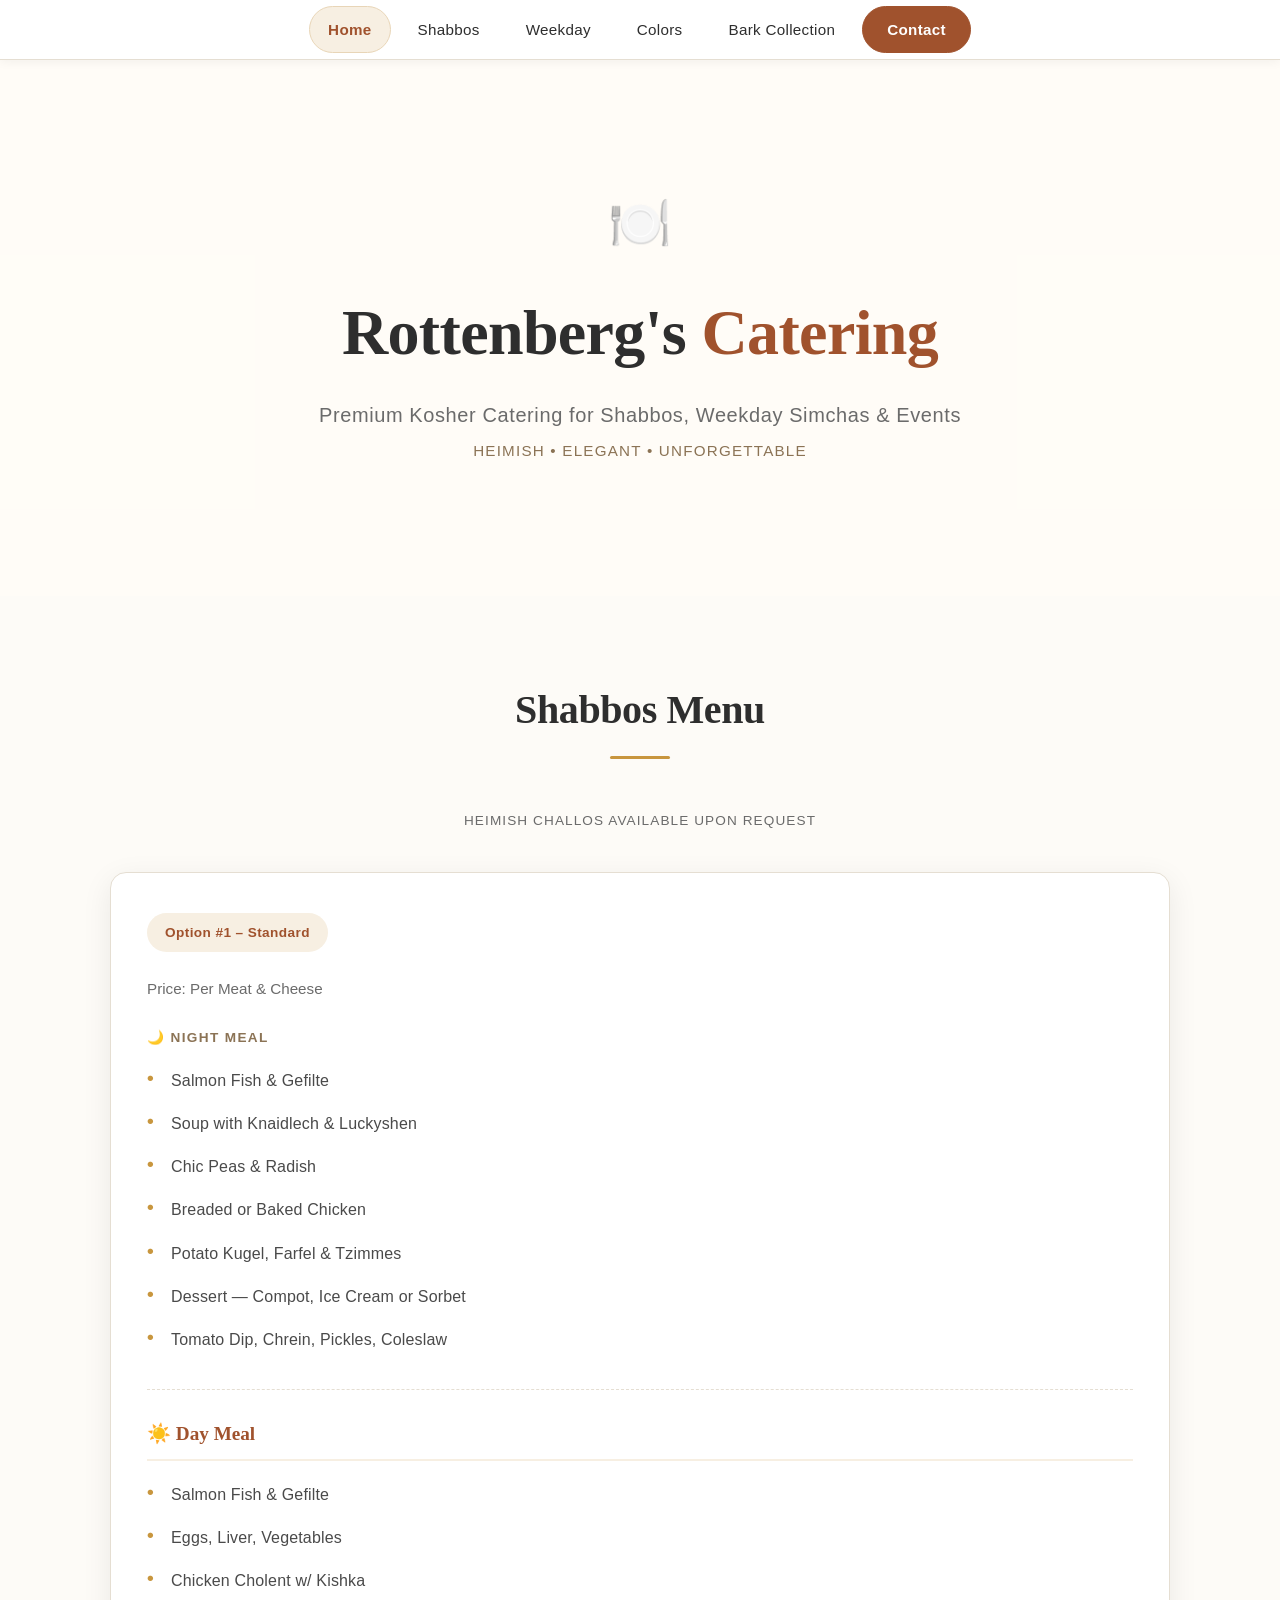
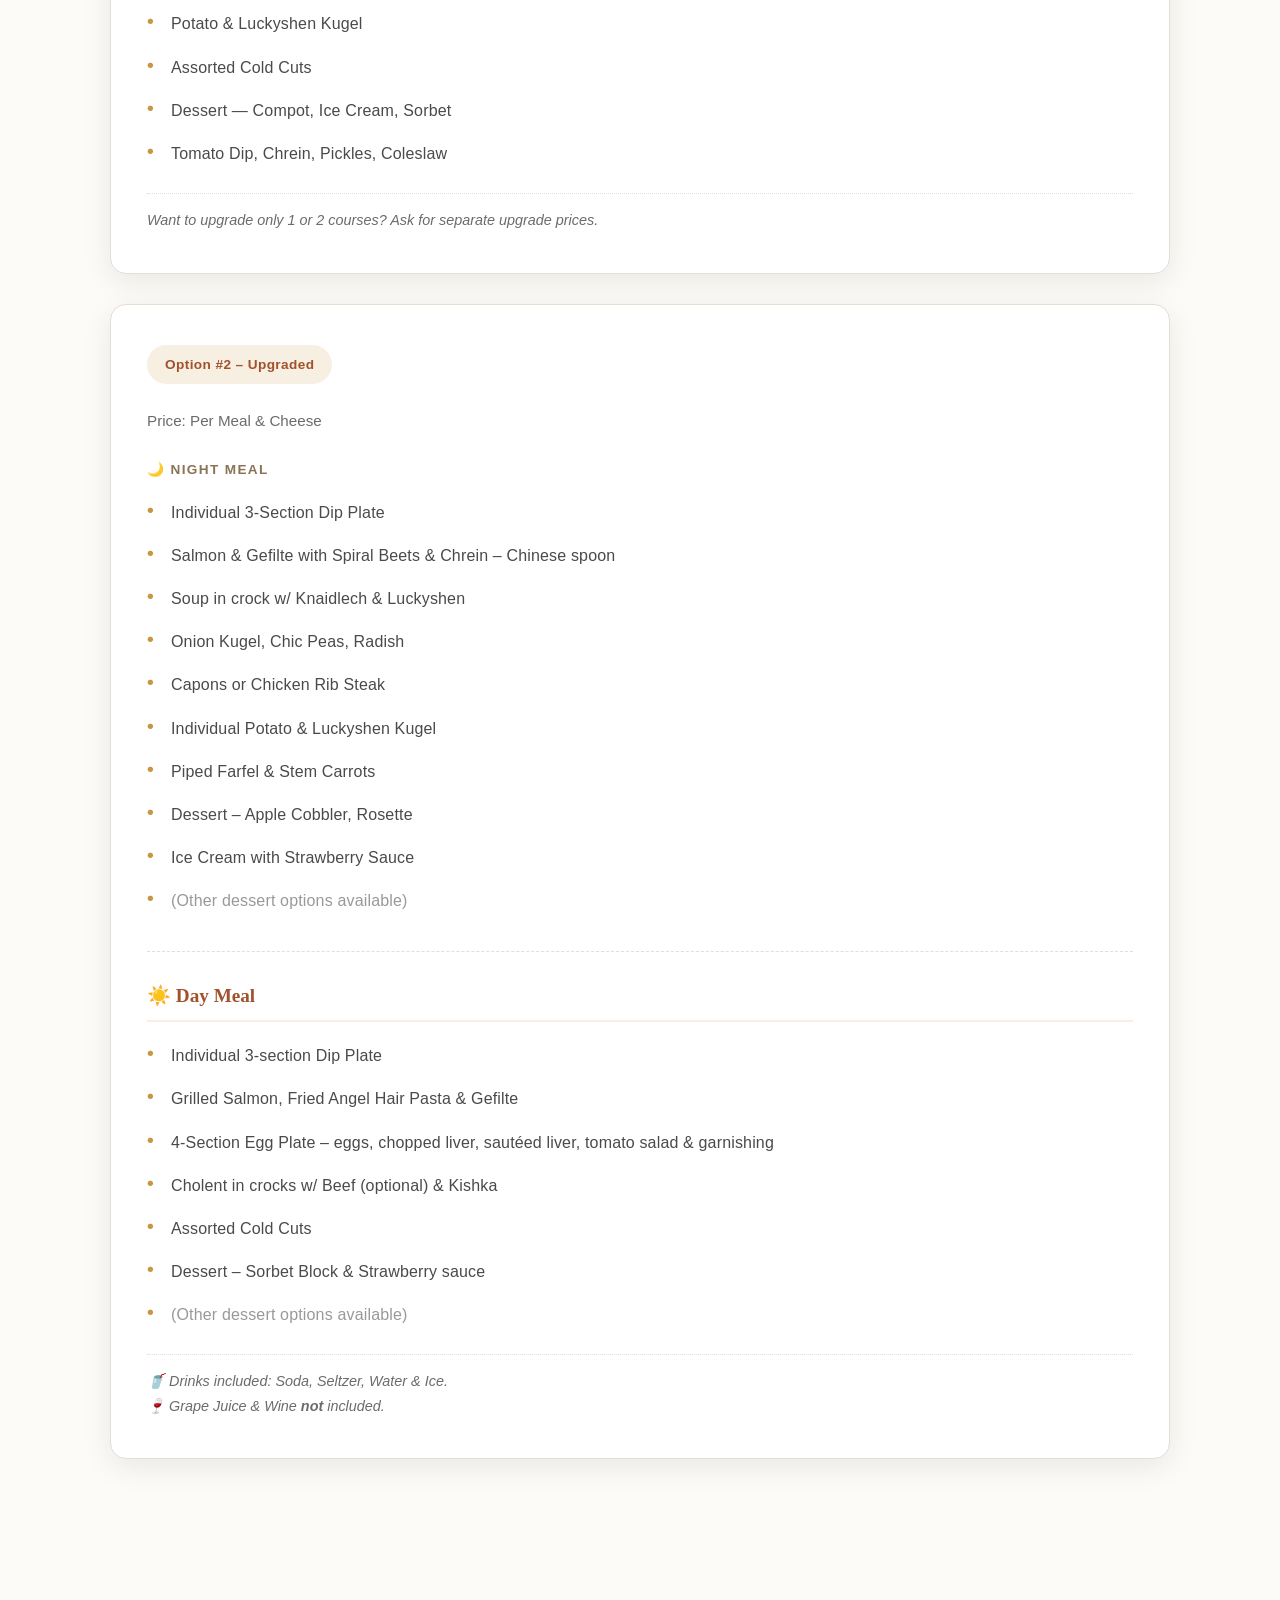
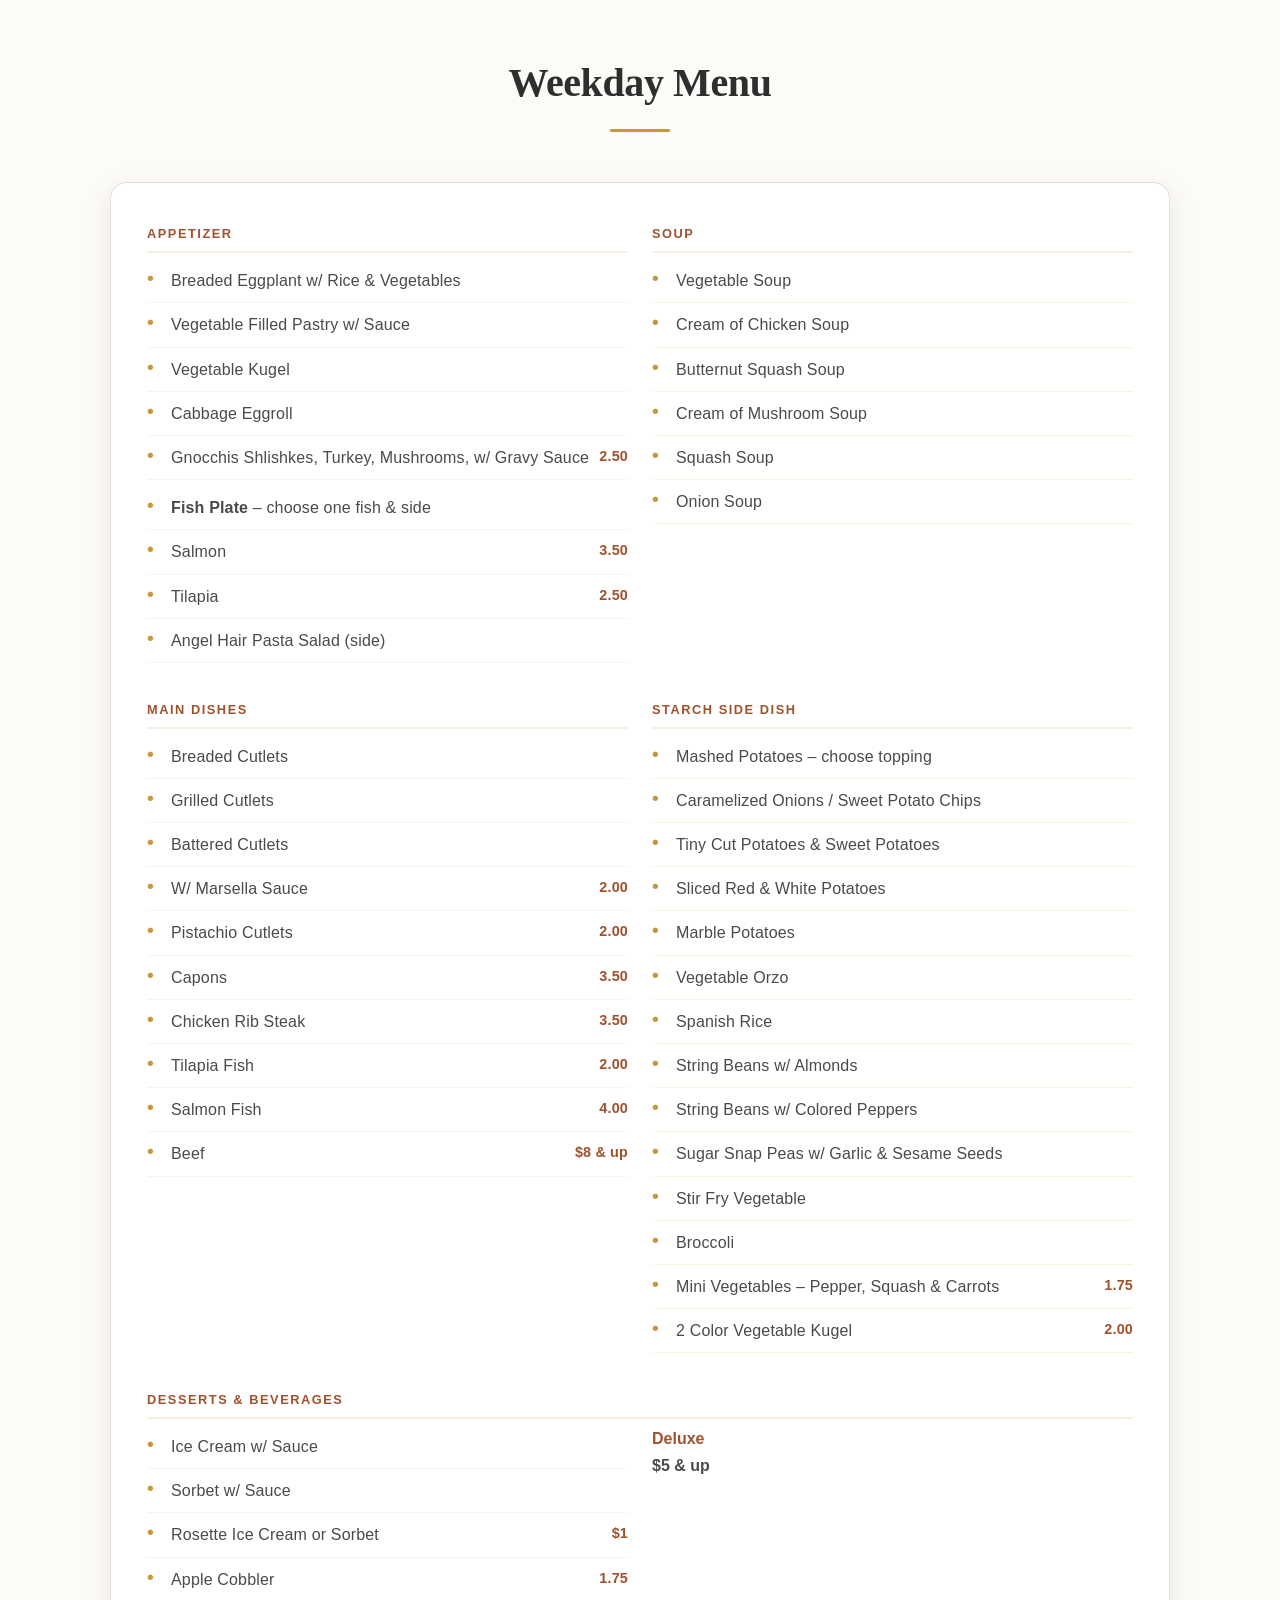
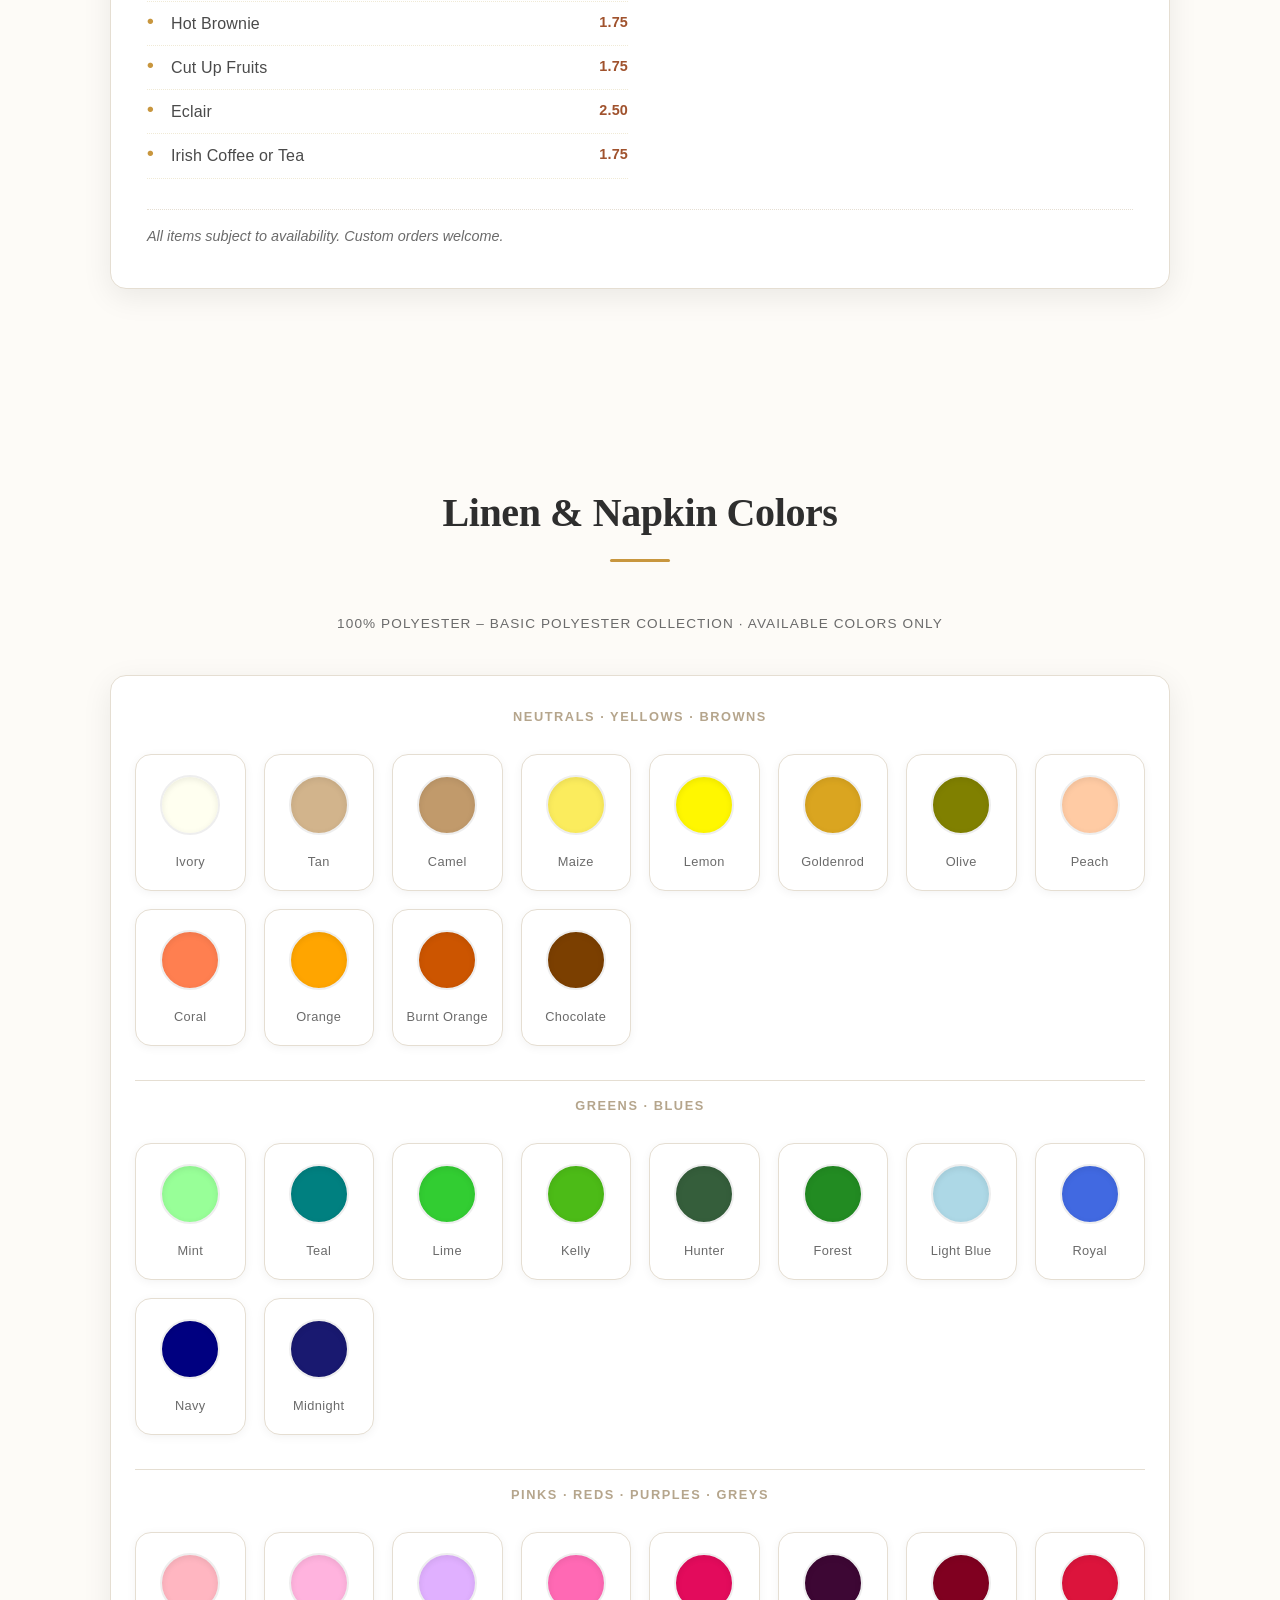
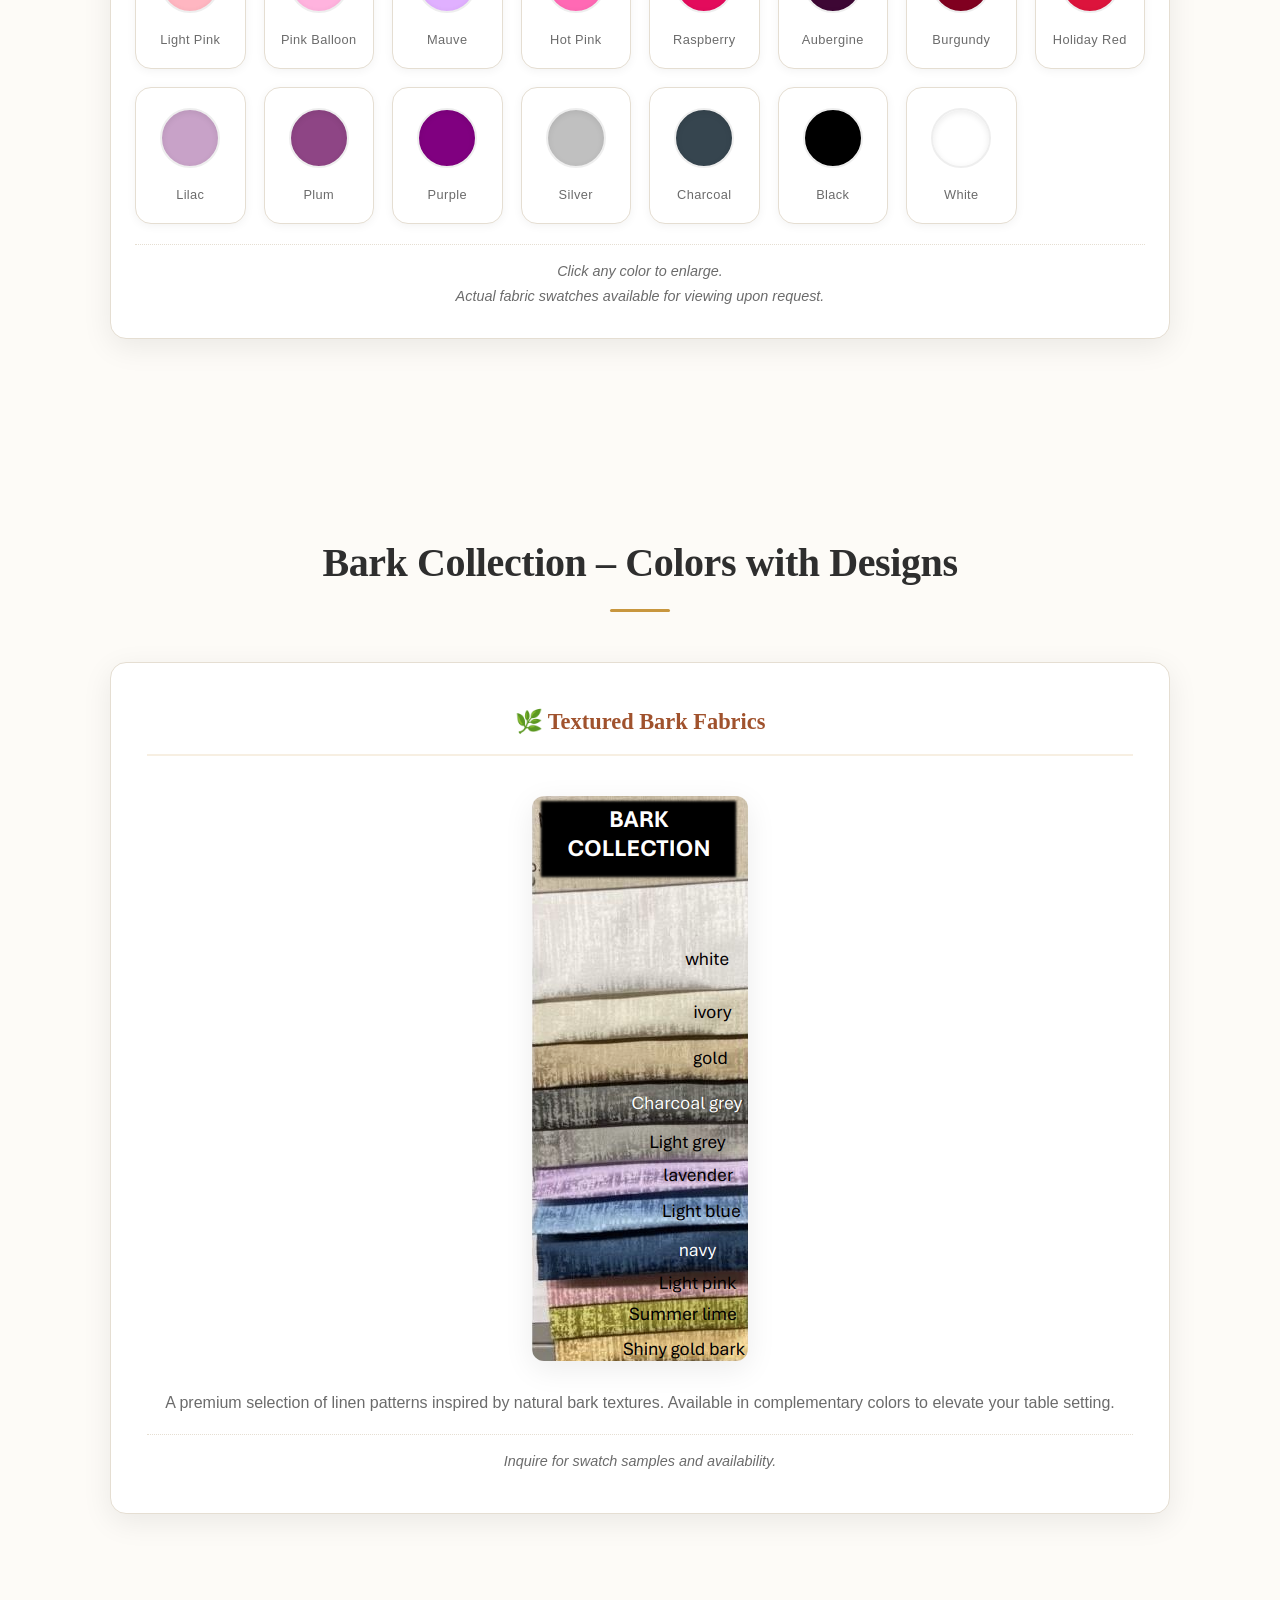
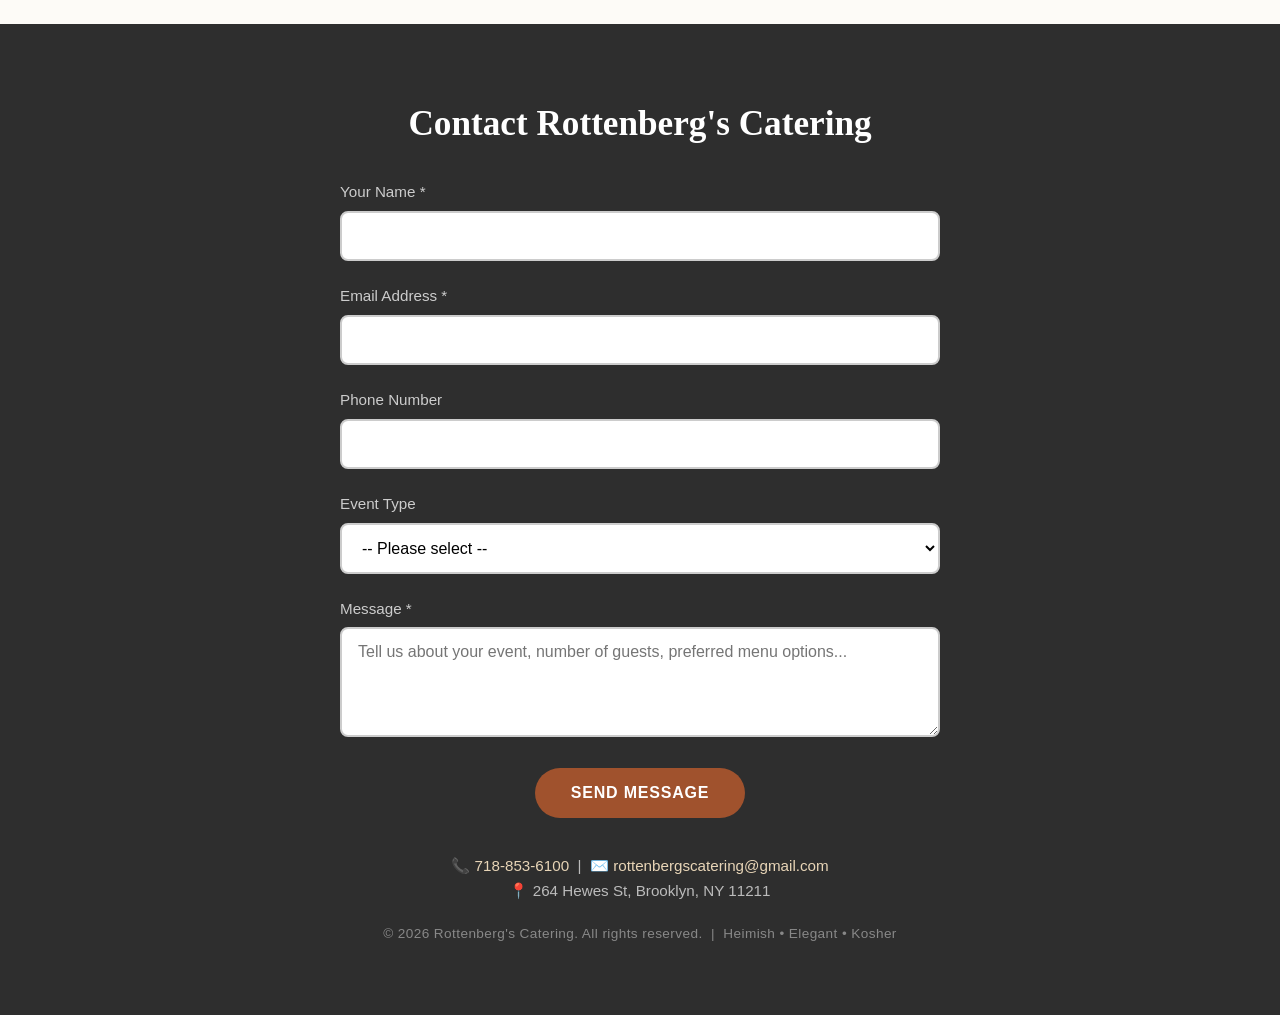
==== index.html @ e7f5cd70 "Update index.html deep seek do over" ====
<!DOCTYPE html>
<html lang="en">
<head>
    <meta charset="UTF-8">
    <meta name="viewport" content="width=device-width, initial-scale=1.0">
    <meta name="description" content="Rottenberg's Catering – Premium Kosher Catering for Shabbos, Weekday events & Simchas. Menus, linen colors, and more.">
    <title>Rottenberg's Catering | Kosher Catering</title>
    <link rel="icon" href="favicon.ico" type="image/x-icon">
    <style>
        :root {
            --bg: #FDFBF7;
            --white: #ffffff;
            --gold: #C8963E;
            --gold-light: #E8D5B7;
            --gold-pale: #F7EFE2;
            --charcoal: #2E2E2E;
            --text: #4A4A4A;
            --text-light: #6B6B6B;
            --border: #E5DED2;
            --accent: #A0522D;
            --shadow-sm: 0 2px 10px rgba(0,0,0,0.05);
            --shadow-md: 0 8px 30px rgba(0,0,0,0.08);
            --shadow-lg: 0 15px 45px rgba(0,0,0,0.12);
            --radius: 16px;
            --transition: 0.3s ease;
            --font-heading: 'Playfair Display', 'Georgia', serif;
            --font-body: 'Inter', 'Segoe UI', sans-serif;
        }

        * { margin: 0; padding: 0; box-sizing: border-box; }

        html { scroll-behavior: smooth; scroll-padding-top: 80px; }

        body {
            font-family: var(--font-body);
            background-color: var(--bg);
            color: var(--text);
            line-height: 1.7;
            -webkit-font-smoothing: antialiased;
        }

        /* ─── NAVIGATION ────────────────────── */
        .nav-bar {
            position: sticky;
            top: 0;
            z-index: 1000;
            background: rgba(255, 255, 255, 0.92);
            backdrop-filter: blur(12px);
            -webkit-backdrop-filter: blur(12px);
            border-bottom: 1px solid var(--border);
            padding: 0 20px;
            display: flex;
            align-items: center;
            justify-content: center;
            flex-wrap: wrap;
            gap: 8px;
            min-height: 60px;
            box-shadow: var(--shadow-sm);
        }
        .nav-bar a {
            display: inline-block;
            padding: 10px 18px;
            text-decoration: none;
            color: var(--charcoal);
            font-weight: 500;
            font-size: 0.95rem;
            border-radius: 30px;
            transition: var(--transition);
            white-space: nowrap;
            letter-spacing: 0.02em;
            border: 1px solid transparent;
        }
        .nav-bar a:hover,
        .nav-bar a:focus-visible {
            background: var(--gold-pale);
            color: var(--accent);
            border-color: var(--gold-light);
            outline: none;
        }
        .nav-bar a.nav-cta {
            background: var(--accent);
            color: #fff;
            font-weight: 600;
            border-color: var(--accent);
            padding: 10px 24px;
        }
        .nav-bar a.nav-cta:hover {
            background: #8B3E1F;
            border-color: #8B3E1F;
            color: #fff;
        }

        /* ─── HERO ──────────────────────────── */
        .hero {
            text-align: center;
            padding: 120px 20px 100px;
            background: url('https://images.unsplash.com/photo-1517248135467-4c7edcad34c4?ixlib=rb-4.0.3&auto=format&fit=crop&w=1350&q=80') center/cover no-repeat;
            position: relative;
            overflow: hidden;
        }
        .hero::before {
            content: '';
            position: absolute;
            inset: 0;
            background: rgba(255, 253, 247, 0.85);
        }
        .hero-content {
            position: relative;
            z-index: 1;
            max-width: 720px;
            margin: 0 auto;
        }
        .hero-icon {
            font-size: 3.2rem;
            margin-bottom: 12px;
            display: block;
        }
        .hero h1 {
            font-family: var(--font-heading);
            font-size: clamp(2.8rem, 6vw, 4rem);
            color: var(--charcoal);
            letter-spacing: -0.01em;
            margin-bottom: 10px;
            font-weight: 700;
        }
        .hero h1 span {
            color: var(--accent);
            font-weight: 700;
        }
        .hero .tagline {
            font-size: 1.25rem;
            color: var(--text-light);
            margin-bottom: 6px;
            letter-spacing: 0.03em;
        }
        .hero .sub-tagline {
            font-size: 0.95rem;
            color: #8B7355;
            letter-spacing: 0.08em;
            text-transform: uppercase;
            margin-bottom: 2rem;
        }

        /* ─── SECTION STYLES ────────────────── */
        .section {
            padding: 80px 20px;
            max-width: 1100px;
            margin: 0 auto;
        }
        .section-title {
            text-align: center;
            margin-bottom: 50px;
        }
        .section-title h2 {
            font-family: var(--font-heading);
            font-size: 2.5rem;
            color: var(--charcoal);
            letter-spacing: -0.01em;
            margin-bottom: 10px;
            font-weight: 700;
        }
        .section-title .accent-line {
            display: block;
            width: 60px;
            height: 3px;
            background: var(--gold);
            margin: 12px auto 0;
            border-radius: 2px;
        }
        .section-subtitle {
            text-align: center;
            font-size: 0.85rem;
            color: var(--text-light);
            letter-spacing: 0.08em;
            text-transform: uppercase;
            margin-bottom: 40px;
        }

        /* ─── CARDS ─────────────────────────── */
        .card {
            background: var(--white);
            border-radius: var(--radius);
            padding: 40px 36px;
            margin-bottom: 30px;
            box-shadow: var(--shadow-md);
            border: 1px solid var(--border);
            transition: var(--transition);
        }
        .card:hover {
            box-shadow: var(--shadow-lg);
        }
        .card h3 {
            font-family: var(--font-heading);
            font-size: 1.4rem;
            color: var(--accent);
            margin-bottom: 20px;
            font-weight: 700;
            border-bottom: 2px solid var(--gold-pale);
            padding-bottom: 12px;
        }
        .card h4 {
            font-size: 0.85rem;
            text-transform: uppercase;
            letter-spacing: 0.1em;
            color: #8B7355;
            margin: 24px 0 10px;
            font-weight: 700;
        }
        .card ul {
            list-style: none;
            padding: 0;
        }
        .card ul li {
            padding: 8px 0;
            padding-left: 24px;
            position: relative;
            font-size: 1rem;
            color: var(--text);
            letter-spacing: 0.01em;
        }
        .card ul li::before {
            content: '•';
            position: absolute;
            left: 0;
            color: var(--gold);
            font-weight: bold;
            font-size: 1.2rem;
            line-height: 1;
            top: 9px;
        }
        .card .price-note {
            display: inline-block;
            background: var(--gold-pale);
            color: var(--accent);
            padding: 8px 18px;
            border-radius: 30px;
            font-size: 0.85rem;
            font-weight: 700;
            margin-bottom: 24px;
            letter-spacing: 0.03em;
        }
        .card .note {
            font-size: 0.9rem;
            color: var(--text-light);
            font-style: italic;
            margin-top: 18px;
            padding-top: 14px;
            border-top: 1px dotted var(--border);
        }
        .separator {
            border: none;
            border-top: 1px dashed var(--border);
            margin: 28px 0;
        }
        .day-meal-header {
            font-family: var(--font-heading);
            font-size: 1.2rem;
            color: var(--accent);
            margin: 28px 0 12px;
            font-weight: 700;
            border-bottom: 2px solid var(--gold-pale);
            padding-bottom: 8px;
            text-align: left;
        }

        /* ─── TWO COLUMN LAYOUT ─────────────── */
        .two-col {
            display: grid;
            grid-template-columns: 1fr 1fr;
            gap: 32px;
        }
        @media (max-width: 700px) {
            .two-col { grid-template-columns: 1fr; }
        }

        /* ─── WEEKDAY MENU SPECIFIC ─────────── */
        .weekday-grid {
            display: grid;
            grid-template-columns: 1fr 1fr;
            gap: 24px;
        }
        .weekday-category {
            margin-bottom: 12px;
        }
        .weekday-category h5 {
            font-size: 0.8rem;
            text-transform: uppercase;
            letter-spacing: 0.12em;
            color: var(--accent);
            margin-bottom: 6px;
            font-weight: 700;
            border-bottom: 2px solid var(--gold-pale);
            padding-bottom: 6px;
        }
        .weekday-category li {
            display: flex;
            justify-content: space-between;
            padding: 5px 0;
            border-bottom: 1px dotted #F0EAD6;
            font-size: 0.95rem;
        }
        .weekday-category li span.dish { font-weight: 500; }
        .weekday-category li span.price {
            color: var(--accent);
            font-weight: 700;
            font-size: 0.9rem;
        }
        @media (max-width: 600px) {
            .weekday-grid { grid-template-columns: 1fr; }
        }

        /* ─── COLOR SWATCH GRID ─────────────── */
        .color-grid {
            display: grid;
            grid-template-columns: repeat(auto-fill, minmax(110px, 1fr));
            gap: 18px;
        }
        .color-swatch {
            text-align: center;
            background: #fff;
            border-radius: var(--radius);
            padding: 20px 8px 16px;
            box-shadow: var(--shadow-sm);
            border: 1px solid var(--border);
            transition: transform 0.2s ease, box-shadow 0.2s ease;
            cursor: pointer;
        }
        .color-swatch:hover {
            transform: translateY(-5px);
            box-shadow: var(--shadow-md);
        }
        .color-swatch .dot {
            width: 60px;
            height: 60px;
            border-radius: 50%;
            margin: 0 auto 12px;
            border: 2px solid #eee;
            box-shadow: inset 0 2px 6px rgba(0,0,0,0.08);
        }
        .color-swatch .name {
            font-size: 0.8rem;
            color: var(--text-light);
            letter-spacing: 0.03em;
            font-weight: 500;
            line-height: 1.3;
            word-break: break-word;
        }
        .color-column-label {
            grid-column: 1 / -1;
            text-align: center;
            font-weight: 700;
            font-size: 0.8rem;
            text-transform: uppercase;
            letter-spacing: 0.12em;
            color: #B5A58C;
            margin: 16px 0 8px;
            padding-top: 14px;
            border-top: 1px solid var(--border);
        }
        .color-column-label:first-of-type {
            border-top: none;
            margin-top: 0;
            padding-top: 0;
        }

        /* ─── COLOR MODAL ───────────────────── */
        .color-modal {
            display: none;
            position: fixed;
            top: 0;
            left: 0;
            width: 100%;
            height: 100%;
            background: rgba(0,0,0,0.8);
            z-index: 10000;
            justify-content: center;
            align-items: center;
            flex-direction: column;
            backdrop-filter: blur(6px);
        }
        .color-modal.active { display: flex; }
        .color-modal .modal-content {
            background: #fff;
            border-radius: var(--radius);
            padding: 45px;
            text-align: center;
            box-shadow: 0 25px 60px rgba(0,0,0,0.3);
            max-width: 350px;
            width: 90%;
        }
        .color-modal .big-dot {
            width: 140px;
            height: 140px;
            border-radius: 50%;
            margin: 0 auto 24px;
            border: 4px solid #eee;
            box-shadow: inset 0 4px 12px rgba(0,0,0,0.1);
        }
        .color-modal .modal-name {
            font-family: var(--font-heading);
            font-size: 1.6rem;
            color: var(--charcoal);
            margin-bottom: 24px;
            font-weight: 700;
        }
        .color-modal .close-btn {
            margin-top: 20px;
            background: var(--accent);
            color: #fff;
            border: none;
            padding: 12px 30px;
            border-radius: 30px;
            font-size: 1rem;
            font-weight: 600;
            cursor: pointer;
            transition: var(--transition);
        }
        .color-modal .close-btn:hover {
            background: #8B3E1F;
        }

        /* ─── CONTACT FORM SECTION ───────────── */
        .contact-section {
            background: #2E2E2E;
            color: #ddd;
            padding: 70px 20px;
            text-align: center;
        }
        .contact-section h2 {
            font-family: var(--font-heading);
            font-size: 2.2rem;
            color: #fff;
            margin-bottom: 25px;
            font-weight: 700;
        }
        .contact-form {
            max-width: 600px;
            margin: 0 auto 35px;
            text-align: left;
        }
        .contact-form .form-group { margin-bottom: 22px; }
        .contact-form label {
            display: block;
            color: #ccc;
            font-weight: 500;
            margin-bottom: 6px;
            font-size: 0.95rem;
        }
        .contact-form input,
        .contact-form select,
        .contact-form textarea {
            width: 100%;
            padding: 14px 16px;
            border-radius: 8px;
            background: #fff;
            border: 2px solid #ccc;
            font-family: var(--font-body);
            font-size: 1rem;
            transition: border-color 0.2s ease;
        }
        .contact-form input:focus,
        .contact-form select:focus,
        .contact-form textarea:focus {
            outline: none;
            border-color: var(--gold);
        }
        .contact-form textarea { resize: vertical; min-height: 110px; }
        .contact-form .btn-submit {
            background: var(--accent);
            color: #fff;
            border: none;
            padding: 16px 36px;
            border-radius: 30px;
            font-size: 1rem;
            font-weight: 700;
            cursor: pointer;
            transition: var(--transition);
            display: inline-block;
            text-transform: uppercase;
            letter-spacing: 0.05em;
        }
        .contact-form .btn-submit:hover {
            background: #8B3E1F;
            transform: translateY(-2px);
            box-shadow: 0 10px 20px rgba(0,0,0,0.2);
        }
        .form-success {
            display: none;
            color: #d4edda;
            background: #155724;
            padding: 14px 20px;
            border-radius: 8px;
            margin-bottom: 20px;
            font-weight: 500;
        }
        .contact-info-compact {
            margin-top: 35px;
            font-size: 0.95rem;
            color: #bbb;
            text-align: center;
        }
        .contact-info-compact a {
            color: var(--gold-light);
            text-decoration: none;
            transition: var(--transition);
        }
        .contact-info-compact a:hover { text-decoration: underline; }
        .footer-note {
            font-size: 0.85rem;
            color: #888;
            margin-top: 18px;
            letter-spacing: 0.03em;
        }
        .contact-address {
            font-size: 0.95rem;
            color: #bbb;
            margin-top: 10px;
            letter-spacing: 0.02em;
        }

        /* ─── BACK TO TOP ───────────────────── */
        .back-to-top {
            position: fixed;
            bottom: 30px;
            right: 30px;
            z-index: 999;
            width: 48px;
            height: 48px;
            border-radius: 50%;
            background: var(--accent);
            color: #fff;
            border: none;
            cursor: pointer;
            font-size: 1.4rem;
            box-shadow: var(--shadow-md);
            transition: var(--transition);
            opacity: 0;
            pointer-events: none;
            transform: translateY(10px);
            display: flex;
            align-items: center;
            justify-content: center;
        }
        .back-to-top.visible {
            opacity: 1;
            pointer-events: auto;
            transform: translateY(0);
        }
        .back-to-top:hover {
            background: #8B3E1F;
            box-shadow: var(--shadow-lg);
            transform: translateY(-3px);
        }

        /* ─── RESPONSIVE ────────────────────── */
        @media (max-width: 600px) {
            .nav-bar { gap: 4px; padding: 6px 10px; }
            .nav-bar a { padding: 8px 12px; font-size: 0.78rem; border-radius: 20px; }
            .hero { padding: 80px 16px 60px; }
            .hero h1 { font-size: 2rem; }
            .section { padding: 50px 14px; }
            .card { padding: 24px 18px; }
            .color-grid { grid-template-columns: repeat(auto-fill, minmax(85px, 1fr)); gap: 12px; }
            .color-swatch .dot { width: 45px; height: 45px; }
            .color-swatch .name { font-size: 0.7rem; }
            .two-col, .weekday-grid { grid-template-columns: 1fr; }
        }
        @media print {
            .nav-bar, .back-to-top, .color-modal { display: none; }
            body { background: #fff; color: #000; }
            .card { box-shadow: none; border: 1px solid #ccc; break-inside: avoid; }
        }
    </style>
</head>
<body>

    <!-- ═══════ NAVIGATION ═══════ -->
    <nav class="nav-bar" aria-label="Page navigation">
        <a href="#hero">Home</a>
        <a href="#shabbos-menu">Shabbos</a>
        <a href="#weekday-menu">Weekday</a>
        <a href="#color-chart">Colors</a>
        <a href="#bark">Bark Collection</a>
        <a href="#contact" class="nav-cta">Contact</a>
    </nav>

    <!-- ═══════ HERO ═══════ -->
    <header class="hero" id="hero">
        <div class="hero-content">
            <span class="hero-icon">🍽️</span>
            <h1>Rottenberg's <span>Catering</span></h1>
            <p class="tagline">Premium Kosher Catering for Shabbos, Weekday Simchas &amp; Events</p>
            <p class="sub-tagline">Heimish • Elegant • Unforgettable</p>
        </div>
    </header>

    <!-- ═══════ SHABBOS MENU ═══════ -->
    <section class="section" id="shabbos-menu">
        <div class="section-title">
            <h2>Shabbos Menu</h2>
            <span class="accent-line"></span>
        </div>
        <p class="section-subtitle">Heimish Challos available upon request</p>

        <!-- Option #1 Standard -->
        <div class="card">
            <span class="price-note">Option #1 – Standard</span>
            <p style="font-size:0.95rem;color:var(--text-light);margin-bottom:18px;">Price: Per Meat &amp; Cheese</p>

            <!-- Night Meal -->
            <h4>🌙 Night Meal</h4>
            <ul>
                <li>Salmon Fish &amp; Gefilte</li>
                <li>Soup with Knaidlech &amp; Luckyshen</li>
                <li>Chic Peas &amp; Radish</li>
                <li>Breaded or Baked Chicken</li>
                <li>Potato Kugel, Farfel &amp; Tzimmes</li>
                <li>Dessert — Compot, Ice Cream or Sorbet</li>
                <li>Tomato Dip, Chrein, Pickles, Coleslaw</li>
            </ul>

            <hr class="separator">
            <!-- Day Meal -->
            <div class="day-meal-header">☀️ Day Meal</div>
            <ul>
                <li>Salmon Fish &amp; Gefilte</li>
                <li>Eggs, Liver, Vegetables</li>
                <li>Chicken Cholent w/ Kishka</li>
                <li>Potato &amp; Luckyshen Kugel</li>
                <li>Assorted Cold Cuts</li>
                <li>Dessert — Compot, Ice Cream, Sorbet</li>
                <li>Tomato Dip, Chrein, Pickles, Coleslaw</li>
            </ul>
            <p class="note">Want to upgrade only 1 or 2 courses? Ask for separate upgrade prices.</p>
        </div>

        <!-- Option #2 Upgraded -->
        <div class="card">
            <span class="price-note">Option #2 – Upgraded</span>
            <p style="font-size:0.95rem;color:var(--text-light);margin-bottom:18px;">Price: Per Meal &amp; Cheese</p>

            <!-- Night Meal -->
            <h4>🌙 Night Meal</h4>
            <ul>
                <li>Individual 3‑Section Dip Plate</li>
                <li>Salmon &amp; Gefilte with Spiral Beets &amp; Chrein – Chinese spoon</li>
                <li>Soup in crock w/ Knaidlech &amp; Luckyshen</li>
                <li>Onion Kugel, Chic Peas, Radish</li>
                <li>Capons or Chicken Rib Steak</li>
                <li>Individual Potato &amp; Luckyshen Kugel</li>
                <li>Piped Farfel &amp; Stem Carrots</li>
                <li>Dessert – Apple Cobbler, Rosette</li>
                <li>Ice Cream with Strawberry Sauce</li>
                <li style="color:#999;">(Other dessert options available)</li>
            </ul>

            <hr class="separator">
            <!-- Day Meal -->
            <div class="day-meal-header">☀️ Day Meal</div>
            <ul>
                <li>Individual 3‑section Dip Plate</li>
                <li>Grilled Salmon, Fried Angel Hair Pasta &amp; Gefilte</li>
                <li>4‑Section Egg Plate – eggs, chopped liver, sautéed liver, tomato salad &amp; garnishing</li>
                <li>Cholent in crocks w/ Beef (optional) &amp; Kishka</li>
                <li>Assorted Cold Cuts</li>
                <li>Dessert – Sorbet Block &amp; Strawberry sauce</li>
                <li style="color:#999;">(Other dessert options available)</li>
            </ul>
            <p class="note">
                🥤 Drinks included: Soda, Seltzer, Water &amp; Ice.<br>
                🍷 Grape Juice &amp; Wine <strong>not</strong> included.
            </p>
        </div>
    </section>

    <!-- ═══════ WEEKDAY MENU ═══════ -->
    <section class="section" id="weekday-menu">
        <div class="section-title">
            <h2>Weekday Menu</h2>
            <span class="accent-line"></span>
        </div>
        <div class="card">
            <div class="weekday-grid">
                <!-- APPETIZERS -->
                <div class="weekday-category">
                    <h5>Appetizer</h5>
                    <ul>
                        <li><span class="dish">Breaded Eggplant w/ Rice &amp; Vegetables</span><span class="price"></span></li>
                        <li><span class="dish">Vegetable Filled Pastry w/ Sauce</span><span class="price"></span></li>
                        <li><span class="dish">Vegetable Kugel</span><span class="price"></span></li>
                        <li><span class="dish">Cabbage Eggroll</span><span class="price"></span></li>
                        <li><span class="dish">Gnocchis Shlishkes, Turkey, Mushrooms, w/ Gravy Sauce</span><span class="price">2.50</span></li>
                        <li style="margin-top:6px;"><span class="dish"><strong>Fish Plate</strong> – choose one fish &amp; side</span></li>
                        <li><span class="dish">Salmon</span><span class="price">3.50</span></li>
                        <li><span class="dish">Tilapia</span><span class="price">2.50</span></li>
                        <li><span class="dish">Angel Hair Pasta Salad (side)</span><span class="price"></span></li>
                    </ul>
                </div>

                <!-- SOUPS -->
                <div class="weekday-category">
                    <h5>Soup</h5>
                    <ul>
                        <li><span class="dish">Vegetable Soup</span></li>
                        <li><span class="dish">Cream of Chicken Soup</span></li>
                        <li><span class="dish">Butternut Squash Soup</span></li>
                        <li><span class="dish">Cream of Mushroom Soup</span></li>
                        <li><span class="dish">Squash Soup</span></li>
                        <li><span class="dish">Onion Soup</span></li>
                    </ul>
                </div>

                <!-- MAIN DISHES -->
                <div class="weekday-category">
                    <h5>Main Dishes</h5>
                    <ul>
                        <li><span class="dish">Breaded Cutlets</span></li>
                        <li><span class="dish">Grilled Cutlets</span></li>
                        <li><span class="dish">Battered Cutlets</span></li>
                        <li><span class="dish">W/ Marsella Sauce</span><span class="price">2.00</span></li>
                        <li><span class="dish">Pistachio Cutlets</span><span class="price">2.00</span></li>
                        <li><span class="dish">Capons</span><span class="price">3.50</span></li>
                        <li><span class="dish">Chicken Rib Steak</span><span class="price">3.50</span></li>
                        <li><span class="dish">Tilapia Fish</span><span class="price">2.00</span></li>
                        <li><span class="dish">Salmon Fish</span><span class="price">4.00</span></li>
                        <li><span class="dish">Beef</span><span class="price">$8 &amp; up</span></li>
                    </ul>
                </div>

                <!-- STARCH SIDE DISH -->
                <div class="weekday-category">
                    <h5>Starch Side Dish</h5>
                    <ul>
                        <li><span class="dish">Mashed Potatoes – choose topping</span></li>
                        <li><span class="dish">Caramelized Onions / Sweet Potato Chips</span></li>
                        <li><span class="dish">Tiny Cut Potatoes &amp; Sweet Potatoes</span></li>
                        <li><span class="dish">Sliced Red &amp; White Potatoes</span></li>
                        <li><span class="dish">Marble Potatoes</span></li>
                        <li><span class="dish">Vegetable Orzo</span></li>
                        <li><span class="dish">Spanish Rice</span></li>
                        <li><span class="dish">String Beans w/ Almonds</span></li>
                        <li><span class="dish">String Beans w/ Colored Peppers</span></li>
                        <li><span class="dish">Sugar Snap Peas w/ Garlic &amp; Sesame Seeds</span></li>
                        <li><span class="dish">Stir Fry Vegetable</span></li>
                        <li><span class="dish">Broccoli</span></li>
                        <li><span class="dish">Mini Vegetables – Pepper, Squash &amp; Carrots</span><span class="price">1.75</span></li>
                        <li><span class="dish">2 Color Vegetable Kugel</span><span class="price">2.00</span></li>
                    </ul>
                </div>

                <!-- DESSERTS & EXTRAS -->
                <div class="weekday-category" style="grid-column: span 2;">
                    <h5>Desserts &amp; Beverages</h5>
                    <div style="display:flex; flex-wrap:wrap; gap:24px;">
                        <ul style="flex:1;">
                            <li><span class="dish">Ice Cream w/ Sauce</span></li>
                            <li><span class="dish">Sorbet w/ Sauce</span></li>
                            <li><span class="dish">Rosette Ice Cream or Sorbet</span><span class="price">$1</span></li>
                            <li><span class="dish">Apple Cobbler</span><span class="price">1.75</span></li>
                            <li><span class="dish">Hot Brownie</span><span class="price">1.75</span></li>
                            <li><span class="dish">Cut Up Fruits</span><span class="price">1.75</span></li>
                            <li><span class="dish">Eclair</span><span class="price">2.50</span></li>
                            <li><span class="dish">Irish Coffee or Tea</span><span class="price">1.75</span></li>
                        </ul>
                        <div style="flex:1; min-width:140px;">
                            <p style="font-weight:700;color:var(--accent);">Deluxe</p>
                            <p style="font-size:1rem;"><strong>$5 &amp; up</strong></p>
                        </div>
                    </div>
                </div>
            </div>
            <p class="note">All items subject to availability. Custom orders welcome.</p>
        </div>
    </section>

    <!-- ═══════ COLOR CHART ═══════ -->
    <section class="section" id="color-chart">
        <div class="section-title">
            <h2>Linen &amp; Napkin Colors</h2>
            <span class="accent-line"></span>
        </div>
        <p class="section-subtitle">100% Polyester – Basic Polyester Collection · Available colors only</p>

        <div class="card" style="padding: 30px 24px;">
            <div class="color-grid">
                <!-- Neutrals / Yellows / Browns -->
                <div class="color-column-label">Neutrals · Yellows · Browns</div>
                <div class="color-swatch" onclick="openColorModal('#FFFFF0', 'Ivory')"><div class="dot" style="background:#FFFFF0;"></div><span class="name">Ivory</span></div>
                <div class="color-swatch" onclick="openColorModal('#D2B48C', 'Tan')"><div class="dot" style="background:#D2B48C;"></div><span class="name">Tan</span></div>
                <div class="color-swatch" onclick="openColorModal('#C19A6B', 'Camel')"><div class="dot" style="background:#C19A6B;"></div><span class="name">Camel</span></div>
                <div class="color-swatch" onclick="openColorModal('#FBEC5D', 'Maize')"><div class="dot" style="background:#FBEC5D;"></div><span class="name">Maize</span></div>
                <div class="color-swatch" onclick="openColorModal('#FFF700', 'Lemon')"><div class="dot" style="background:#FFF700;"></div><span class="name">Lemon</span></div>
                <div class="color-swatch" onclick="openColorModal('#DAA520', 'Goldenrod')"><div class="dot" style="background:#DAA520;"></div><span class="name">Goldenrod</span></div>
                <div class="color-swatch" onclick="openColorModal('#808000', 'Olive')"><div class="dot" style="background:#808000;"></div><span class="name">Olive</span></div>
                <div class="color-swatch" onclick="openColorModal('#FFCBA4', 'Peach')"><div class="dot" style="background:#FFCBA4;"></div><span class="name">Peach</span></div>
                <div class="color-swatch" onclick="openColorModal('#FF7F50', 'Coral')"><div class="dot" style="background:#FF7F50;"></div><span class="name">Coral</span></div>
                <div class="color-swatch" onclick="openColorModal('#FFA500', 'Orange')"><div class="dot" style="background:#FFA500;"></div><span class="name">Orange</span></div>
                <div class="color-swatch" onclick="openColorModal('#CC5500', 'Burnt Orange')"><div class="dot" style="background:#CC5500;"></div><span class="name">Burnt Orange</span></div>
                <div class="color-swatch" onclick="openColorModal('#7B3F00', 'Chocolate')"><div class="dot" style="background:#7B3F00;"></div><span class="name">Chocolate</span></div>

                <!-- Greens / Blues -->
                <div class="color-column-label">Greens · Blues</div>
                <div class="color-swatch" onclick="openColorModal('#98FF98', 'Mint')"><div class="dot" style="background:#98FF98;"></div><span class="name">Mint</span></div>
                <div class="color-swatch" onclick="openColorModal('#008080', 'Teal')"><div class="dot" style="background:#008080;"></div><span class="name">Teal</span></div>
                <div class="color-swatch" onclick="openColorModal('#32CD32', 'Lime')"><div class="dot" style="background:#32CD32;"></div><span class="name">Lime</span></div>
                <div class="color-swatch" onclick="openColorModal('#4CBB17', 'Kelly')"><div class="dot" style="background:#4CBB17;"></div><span class="name">Kelly</span></div>
                <div class="color-swatch" onclick="openColorModal('#355E3B', 'Hunter')"><div class="dot" style="background:#355E3B;"></div><span class="name">Hunter</span></div>
                <div class="color-swatch" onclick="openColorModal('#228B22', 'Forest')"><div class="dot" style="background:#228B22;"></div><span class="name">Forest</span></div>
                <div class="color-swatch" onclick="openColorModal('#ADD8E6', 'Light Blue')"><div class="dot" style="background:#ADD8E6;"></div><span class="name">Light Blue</span></div>
                <div class="color-swatch" onclick="openColorModal('#4169E1', 'Royal')"><div class="dot" style="background:#4169E1;"></div><span class="name">Royal</span></div>
                <div class="color-swatch" onclick="openColorModal('#000080', 'Navy')"><div class="dot" style="background:#000080;"></div><span class="name">Navy</span></div>
                <div class="color-swatch" onclick="openColorModal('#191970', 'Midnight')"><div class="dot" style="background:#191970;"></div><span class="name">Midnight</span></div>

                <!-- Pinks / Reds / Purples / Greys -->
                <div class="color-column-label">Pinks · Reds · Purples · Greys</div>
                <div class="color-swatch" onclick="openColorModal('#FFB6C1', 'Light Pink')"><div class="dot" style="background:#FFB6C1;"></div><span class="name">Light Pink</span></div>
                <div class="color-swatch" onclick="openColorModal('#FFB3DE', 'Pink Balloon')"><div class="dot" style="background:#FFB3DE;"></div><span class="name">Pink Balloon</span></div>
                <div class="color-swatch" onclick="openColorModal('#E0B0FF', 'Mauve')"><div class="dot" style="background:#E0B0FF;"></div><span class="name">Mauve</span></div>
                <div class="color-swatch" onclick="openColorModal('#FF69B4', 'Hot Pink')"><div class="dot" style="background:#FF69B4;"></div><span class="name">Hot Pink</span></div>
                <div class="color-swatch" onclick="openColorModal('#E30B5C', 'Raspberry')"><div class="dot" style="background:#E30B5C;"></div><span class="name">Raspberry</span></div>
                <div class="color-swatch" onclick="openColorModal('#3D0734', 'Aubergine')"><div class="dot" style="background:#3D0734;"></div><span class="name">Aubergine</span></div>
                <div class="color-swatch" onclick="openColorModal('#800020', 'Burgundy')"><div class="dot" style="background:#800020;"></div><span class="name">Burgundy</span></div>
                <div class="color-swatch" onclick="openColorModal('#DC143C', 'Holiday Red')"><div class="dot" style="background:#DC143C;"></div><span class="name">Holiday Red</span></div>
                <div class="color-swatch" onclick="openColorModal('#C8A2C8', 'Lilac')"><div class="dot" style="background:#C8A2C8;"></div><span class="name">Lilac</span></div>
                <div class="color-swatch" onclick="openColorModal('#8E4585', 'Plum')"><div class="dot" style="background:#8E4585;"></div><span class="name">Plum</span></div>
                <div class="color-swatch" onclick="openColorModal('#800080', 'Purple')"><div class="dot" style="background:#800080;"></div><span class="name">Purple</span></div>
                <div class="color-swatch" onclick="openColorModal('#C0C0C0', 'Silver')"><div class="dot" style="background:#C0C0C0;"></div><span class="name">Silver</span></div>
                <div class="color-swatch" onclick="openColorModal('#36454F', 'Charcoal')"><div class="dot" style="background:#36454F;"></div><span class="name">Charcoal</span></div>
                <div class="color-swatch" onclick="openColorModal('#000000', 'Black')"><div class="dot" style="background:#000000;"></div><span class="name">Black</span></div>
                <div class="color-swatch" onclick="openColorModal('#FFFFFF', 'White')"><div class="dot" style="background:#FFFFFF;"></div><span class="name">White</span></div>
            </div>
            <p class="note" style="text-align:center;margin-top:20px;">
                Click any color to enlarge.<br>Actual fabric swatches available for viewing upon request.
            </p>
        </div>
    </section>

    <!--  Color Modal Overlay -->
    <div id="colorModal" class="color-modal" onclick="closeColorModal()">
        <div class="modal-content" onclick="event.stopPropagation()">
            <div class="big-dot" id="modalBigDot" style="background:#fff;"></div>
            <div class="modal-name" id="modalName"></div>
            <button class="close-btn" onclick="closeColorModal()">Close</button>
        </div>
    </div>

    <!-- ═══════ BARK COLLECTION ═══════ -->
    <section class="section" id="bark">
        <div class="section-title">
            <h2>Bark Collection – Colors with Designs</h2>
            <span class="accent-line"></span>
        </div>
        <div class="card" style="text-align:center;">
            <h3>🌿 Textured Bark Fabrics</h3>
            <img src="bark.png" alt="Bark Collection Fabric Design" style="max-width:100%; height:auto; border-radius: 12px; margin: 20px 0; box-shadow: var(--shadow-md);" onerror="this.style.display='none'; this.nextElementSibling.style.display='block';">
            <p style="display:none; color:var(--text-light);">Your bark collection image will appear here once you add the file to the repository.</p>
            <p style="color:var(--text-light);">A premium selection of linen patterns inspired by natural bark textures. Available in complementary colors to elevate your table setting.</p>
            <p class="note">Inquire for swatch samples and availability.</p>
        </div>
    </section>

    <!-- ═══════ CONTACT FORM ═══════ -->
    <section class="contact-section" id="contact">
        <h2>Contact Rottenberg's Catering</h2>
        <form class="contact-form" id="contactForm" action="https://formspree.io/f/xwvykbbj" method="POST">
            <div class="form-success" id="formSuccess">✅ Thank you! Your message has been sent. We'll reply within 24 hours.</div>

            <div class="form-group">
                <label for="name">Your Name *</label>
                <input type="text" id="name" name="name" required>
            </div>
            <div class="form-group">
                <label for="email">Email Address *</label>
                <input type="email" id="email" name="_replyto" required>
            </div>
            <div class="form-group">
                <label for="phone">Phone Number</label>
                <input type="tel" id="phone" name="phone">
            </div>
            <div class="form-group">
                <label for="event">Event Type</label>
                <select id="event" name="event">
                    <option value="">-- Please select --</option>
                    <option value="Shabbos">Shabbos</option>
                    <option value="Weekday Simcha">Weekday Simcha</option>
                    <option value="Corporate">Corporate Event</option>
                    <option value="Other">Other</option>
                </select>
            </div>
            <div class="form-group">
                <label for="message">Message *</label>
                <textarea id="message" name="message" placeholder="Tell us about your event, number of guests, preferred menu options..." required></textarea>
            </div>
            <div style="text-align: center;">
                <button type="submit" class="btn-submit">Send Message</button>
            </div>
        </form>

        <div class="contact-info-compact">
            <p>📞 <a href="tel:+17188536100">718-853-6100</a> &nbsp;|&nbsp;
            ✉️ <a href="mailto:rottenbergscatering@gmail.com">rottenbergscatering@gmail.com</a></p>
            <p>📍 264 Hewes St, Brooklyn, NY 11211</p>
        </div>
        <div class="footer-note">
            &copy; <span id="year"></span> Rottenberg's Catering. All rights reserved. &nbsp;|&nbsp; Heimish • Elegant • Kosher
        </div>
    </section>

    <!-- ═══════ BACK TO TOP ═══════ -->
    <button class="back-to-top" id="backToTop" aria-label="Back to top" title="Back to top">↑</button>

    <script>
        document.getElementById('year').textContent = new Date().getFullYear();

        const backToTopBtn = document.getElementById('backToTop');
        function toggleBackToTop() {
            if (window.scrollY > 500) {
                backToTopBtn.classList.add('visible');
            } else {
                backToTopBtn.classList.remove('visible');
            }
        }
        window.addEventListener('scroll', toggleBackToTop, { passive: true });
        backToTopBtn.addEventListener('click', () => {
            window.scrollTo({ top: 0, behavior: 'smooth' });
        });
        toggleBackToTop();

        const sections = document.querySelectorAll('section[id], header[id]');
        const navLinks = document.querySelectorAll('.nav-bar a');
        function updateActiveNav() {
            let currentId = '';
            sections.forEach(section => {
                const rect = section.getBoundingClientRect();
                if (rect.top <= 120) currentId = section.id;
            });
            navLinks.forEach(link => {
                link.classList.remove('nav-active');
                if (link.getAttribute('href') === '#' + currentId) link.classList.add('nav-active');
            });
        }
        window.addEventListener('scroll', updateActiveNav, { passive: true });

        const activeStyle = document.createElement('style');
        activeStyle.textContent = ".nav-bar a.nav-active { background: var(--gold-pale); color: var(--accent); border-color: var(--gold-light); font-weight: 600; }";
        document.head.appendChild(activeStyle);

        const modal = document.getElementById('colorModal');
        const bigDot = document.getElementById('modalBigDot');
        const modalName = document.getElementById('modalName');
        function openColorModal(color, name) {
            bigDot.style.background = color;
            modalName.textContent = name;
            modal.classList.add('active');
        }
        function closeColorModal() {
            modal.classList.remove('active');
        }

        const contactForm = document.getElementById('contactForm');
        const formSuccess = document.getElementById('formSuccess');
        contactForm.addEventListener('submit', async (e) => {
            e.preventDefault();
            const formData = new FormData(contactForm);
            try {
                const response = await fetch(contactForm.action, {
                    method: 'POST',
                    body: formData,
                    headers: { 'Accept': 'application/json' }
                });
                if (response.ok) {
                    contactForm.reset();
                    formSuccess.style.display = 'block';
                    setTimeout(() => { formSuccess.style.display = 'none'; }, 6000);
                } else {
                    alert('Oops! Something went wrong. Please try again.');
                }
            } catch (error) {
                alert('Network error. Please check your connection.');
            }
        });
    </script>
</body>
</html>
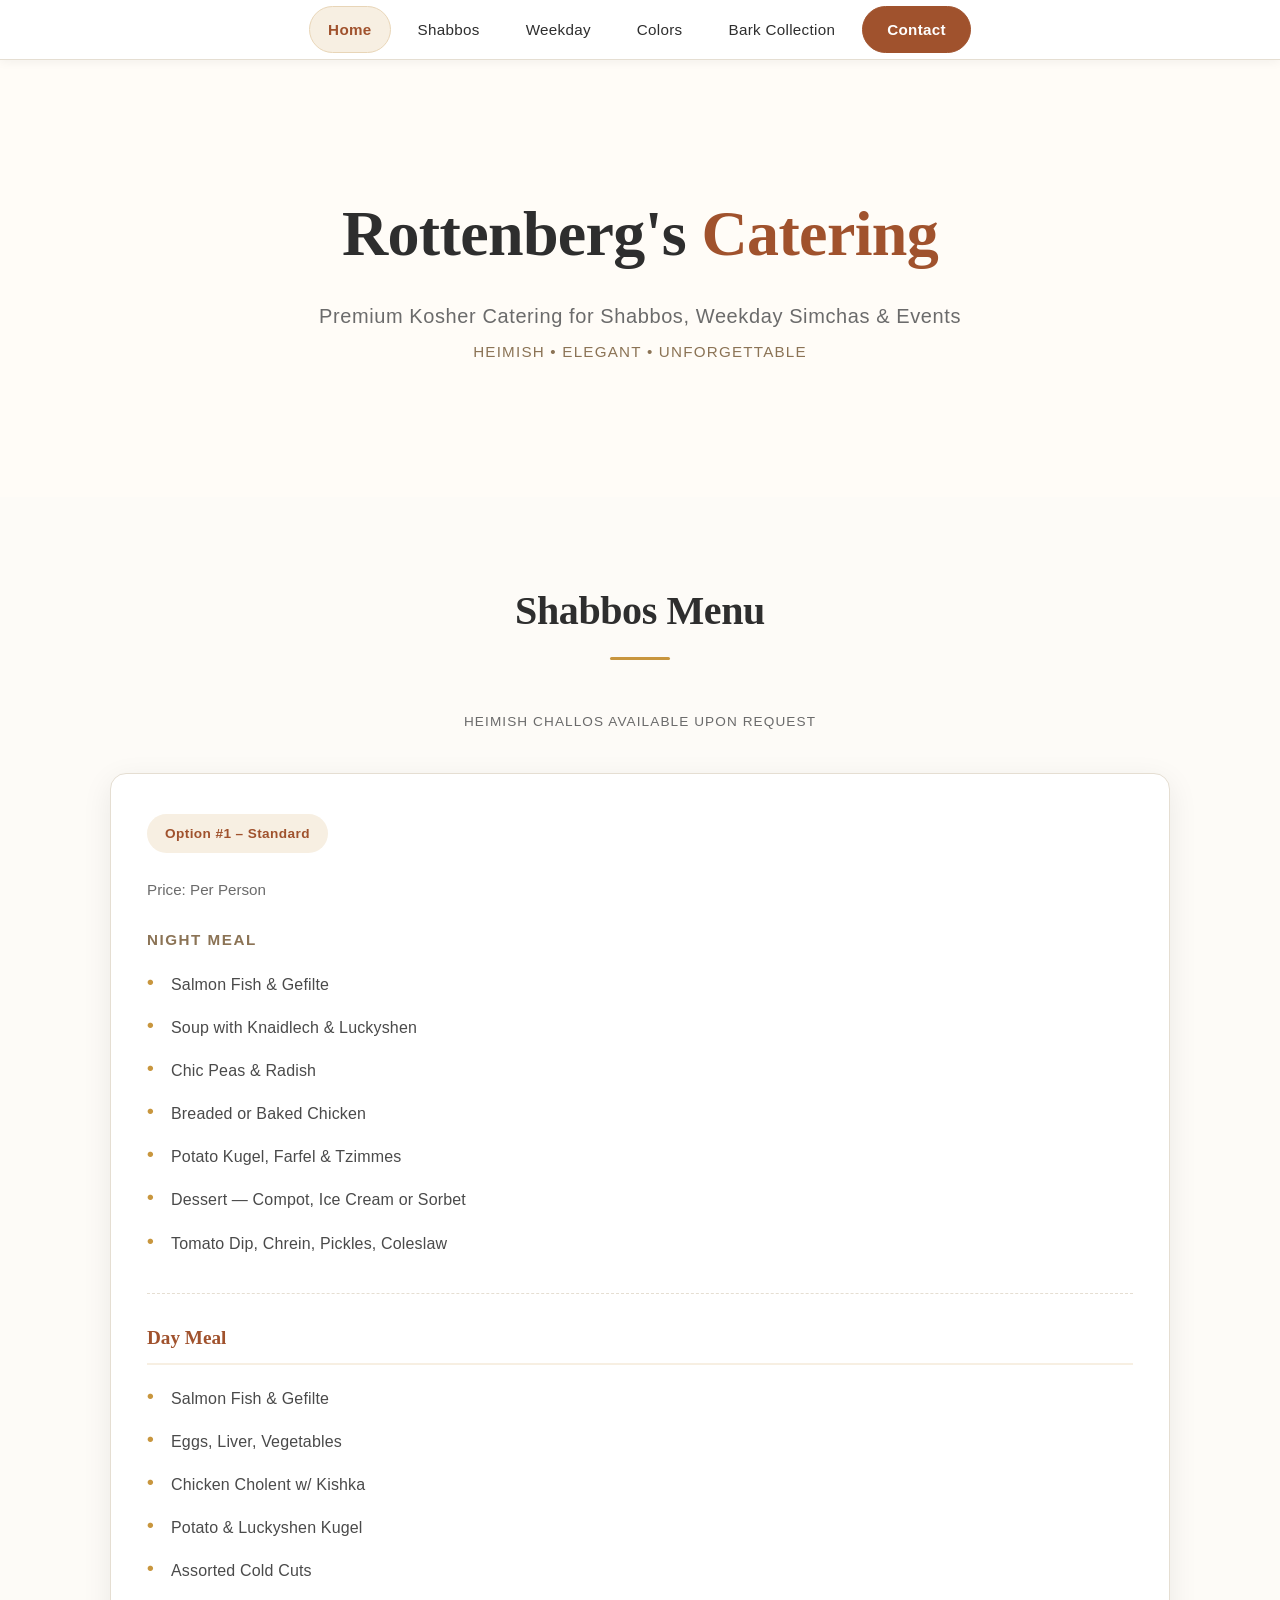
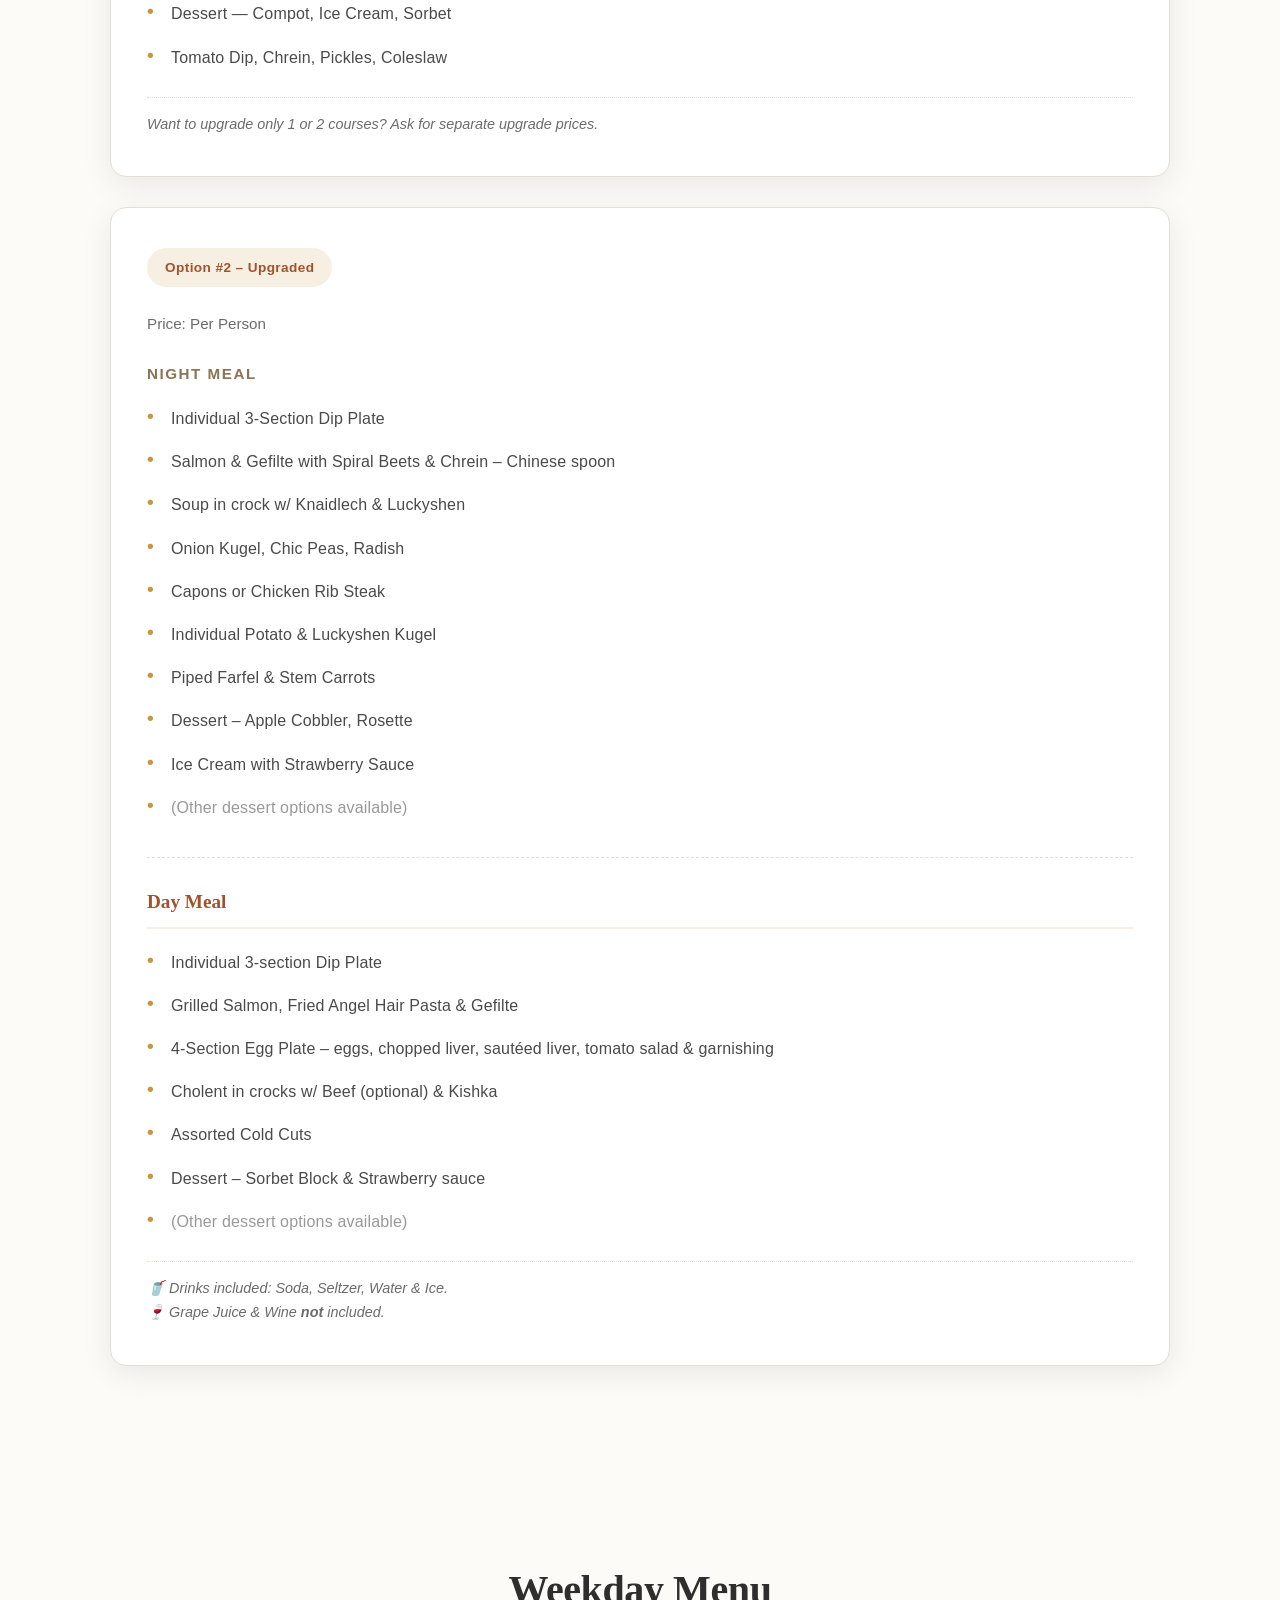
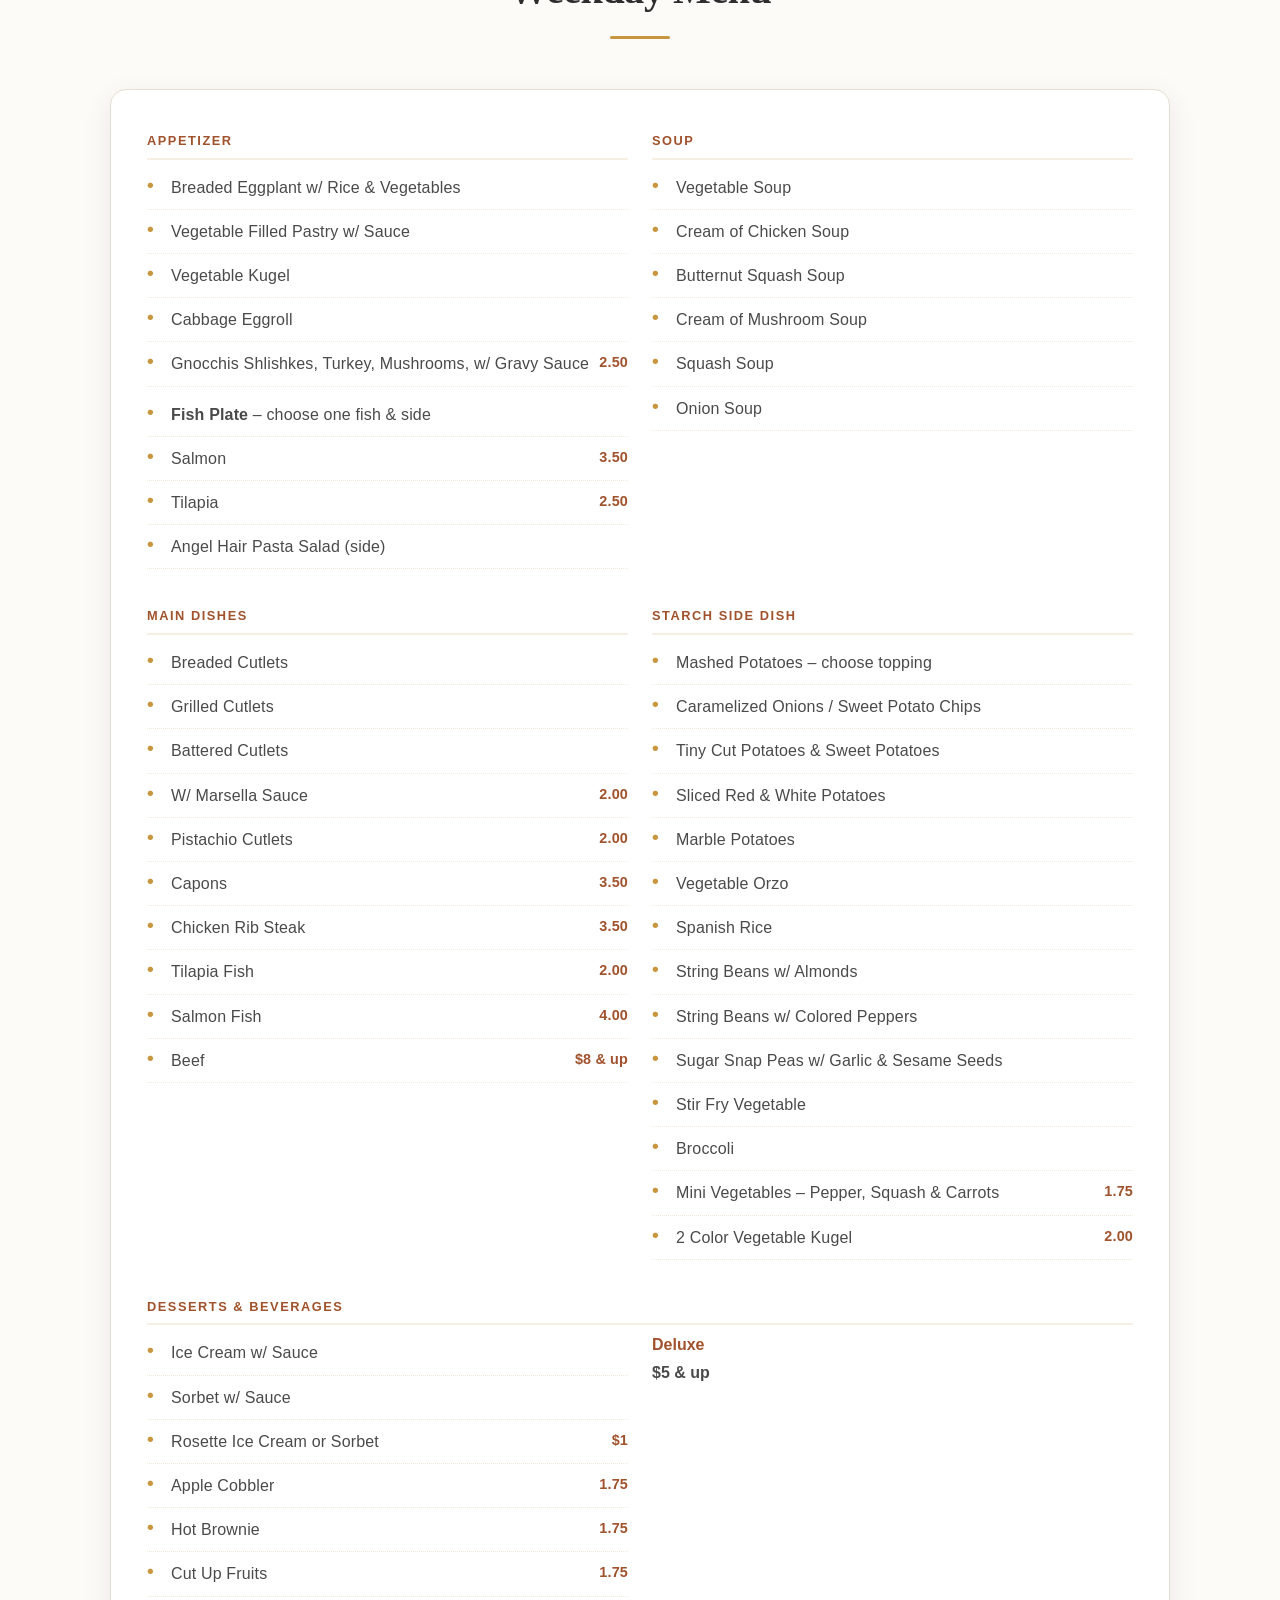
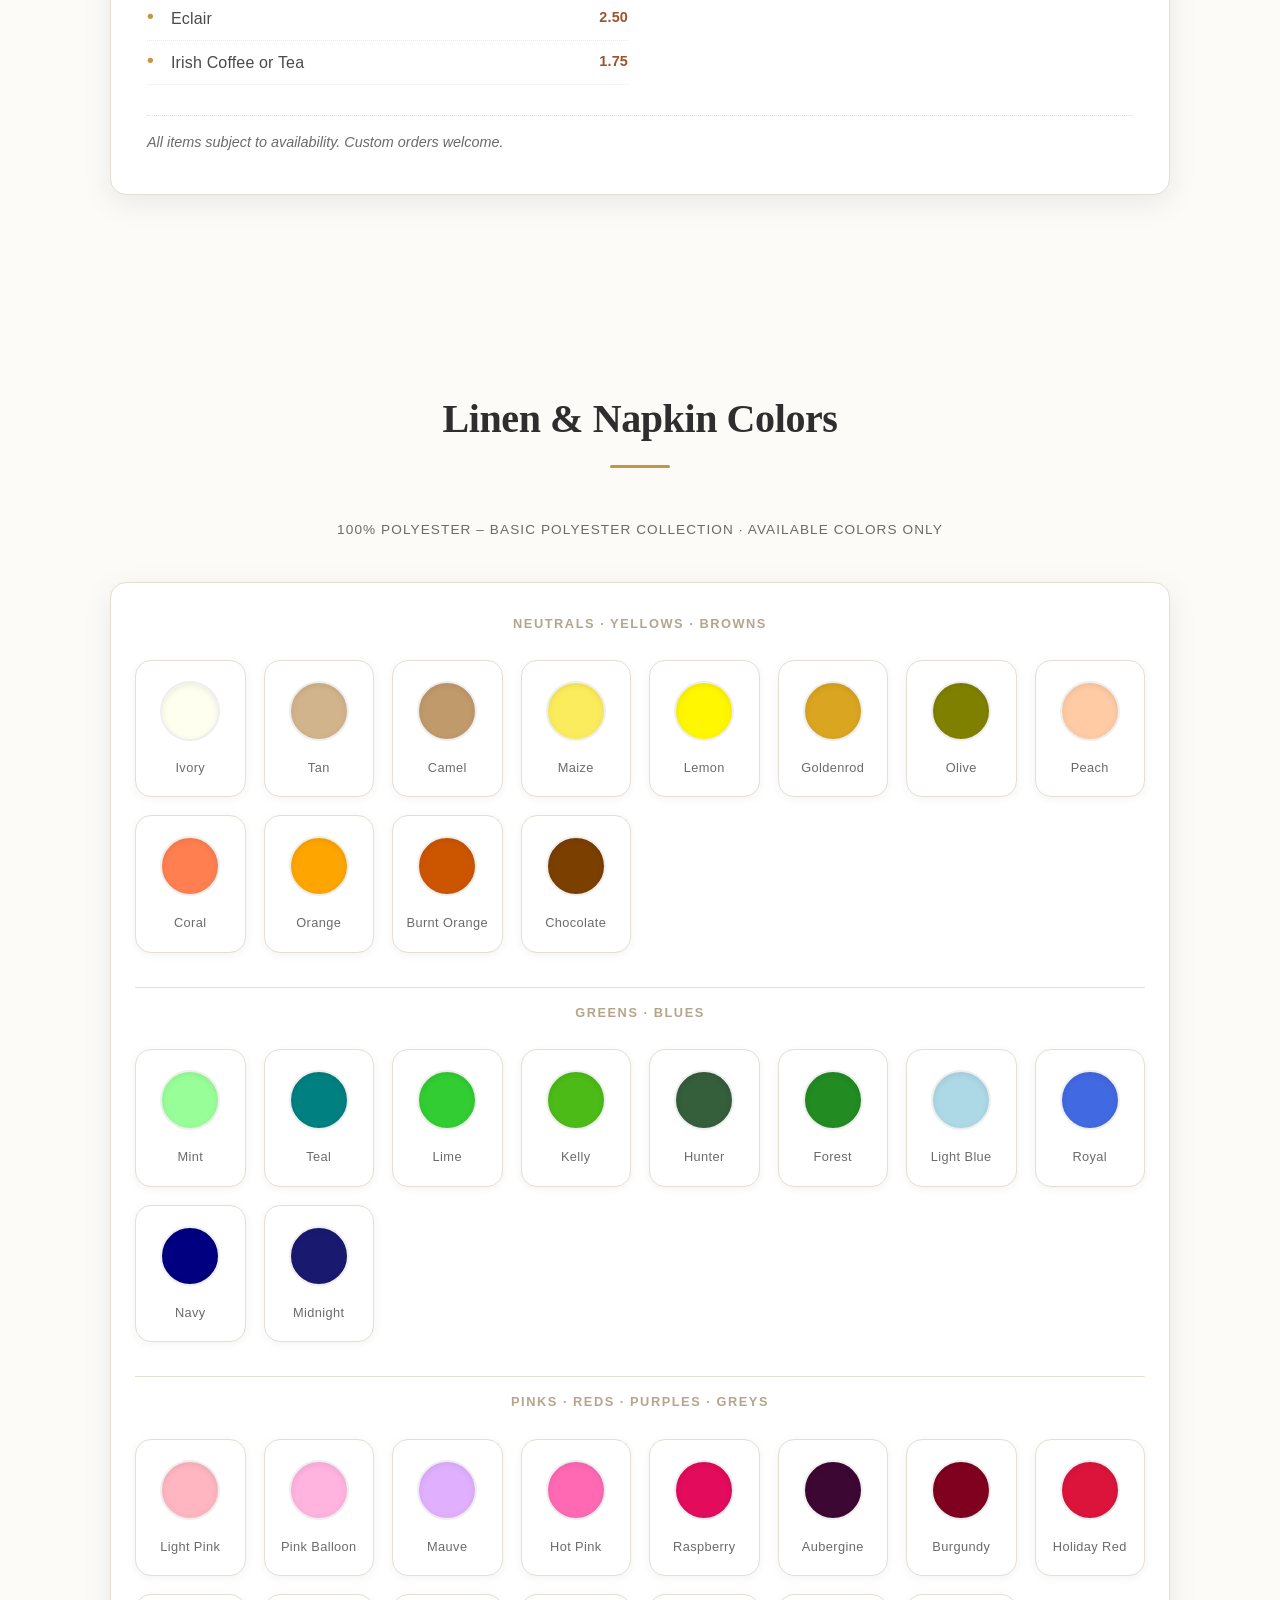
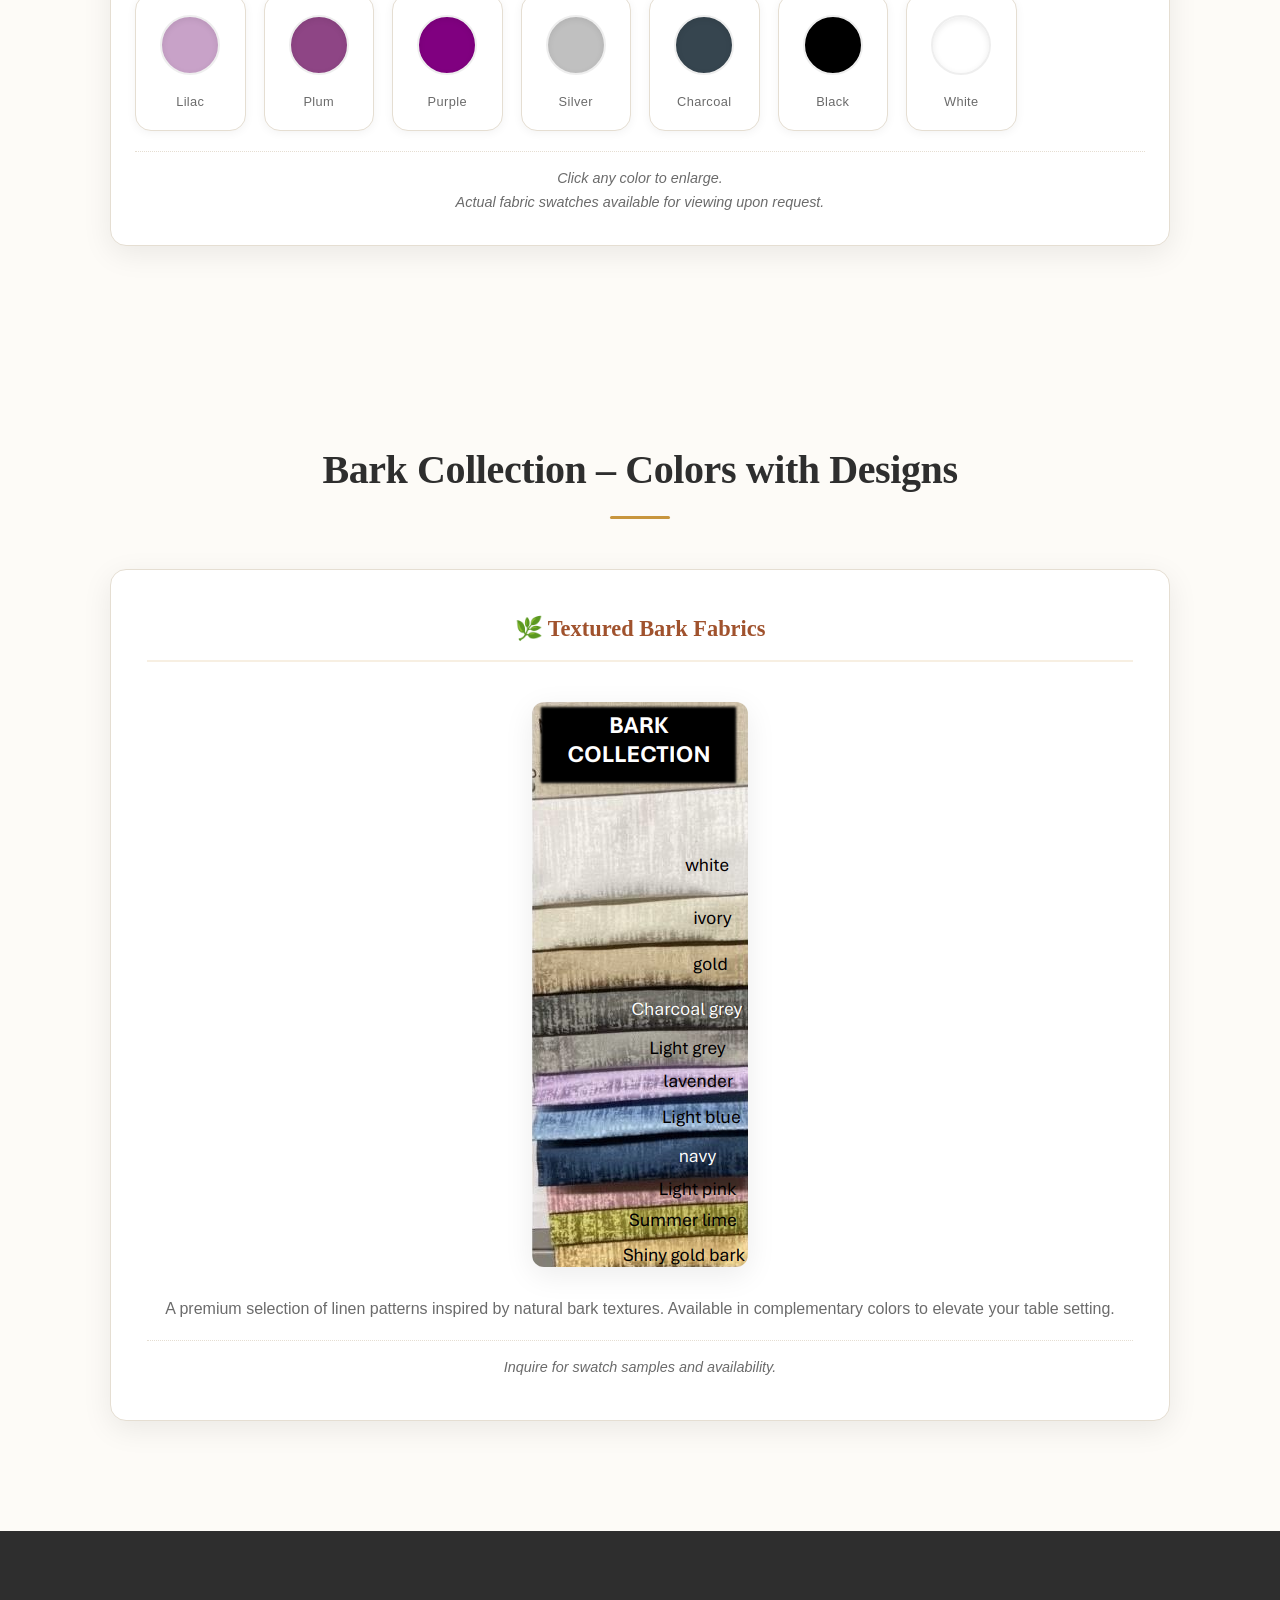
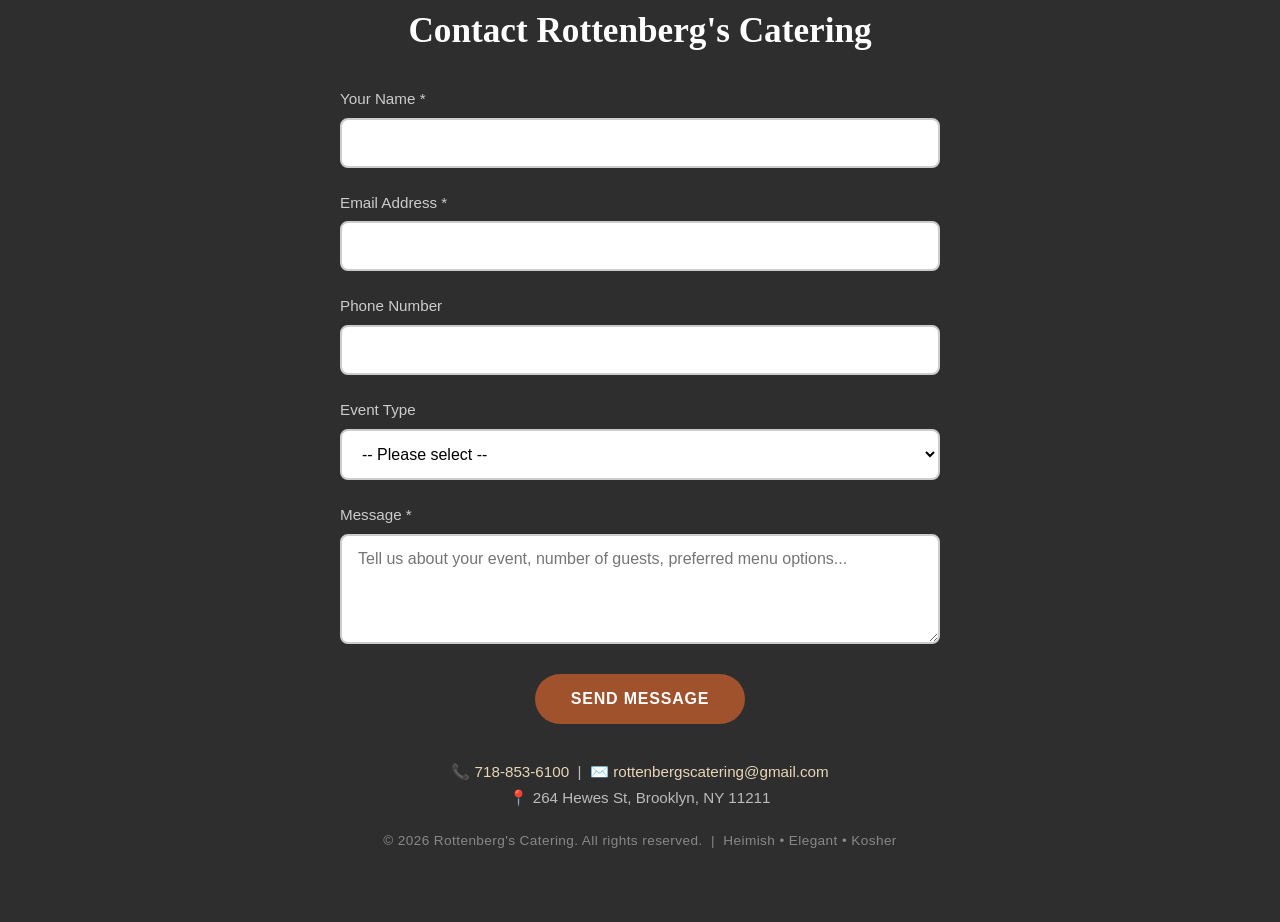
==== commit f06c82e0: "Update index.html" ====
--- a/index.html
+++ b/index.html
@@ -110,11 +110,6 @@
             max-width: 720px;
             margin: 0 auto;
         }
-        .hero-icon {
-            font-size: 3.2rem;
-            margin-bottom: 12px;
-            display: block;
-        }
         .hero h1 {
             font-family: var(--font-heading);
             font-size: clamp(2.8rem, 6vw, 4rem);
@@ -199,7 +194,7 @@
             padding-bottom: 12px;
         }
         .card h4 {
-            font-size: 0.85rem;
+            font-size: 0.95rem;
             text-transform: uppercase;
             letter-spacing: 0.1em;
             color: #8B7355;
@@ -492,6 +487,11 @@
             border-radius: 8px;
             margin-bottom: 20px;
             font-weight: 500;
+        }
+        .honeypot-field {
+            position: absolute;
+            left: -9999px;
+            top: -9999px;
         }
         .contact-info-compact {
             margin-top: 35px;
@@ -587,7 +587,6 @@
     <!-- ═══════ HERO ═══════ -->
     <header class="hero" id="hero">
         <div class="hero-content">
-            <span class="hero-icon">🍽️</span>
             <h1>Rottenberg's <span>Catering</span></h1>
             <p class="tagline">Premium Kosher Catering for Shabbos, Weekday Simchas &amp; Events</p>
             <p class="sub-tagline">Heimish • Elegant • Unforgettable</p>
@@ -605,10 +604,10 @@
         <!-- Option #1 Standard -->
         <div class="card">
             <span class="price-note">Option #1 – Standard</span>
-            <p style="font-size:0.95rem;color:var(--text-light);margin-bottom:18px;">Price: Per Meat &amp; Cheese</p>
+            <p style="font-size:0.95rem;color:var(--text-light);margin-bottom:18px;">Price: Per Person</p>
 
             <!-- Night Meal -->
-            <h4>🌙 Night Meal</h4>
+            <h4>Night Meal</h4>
             <ul>
                 <li>Salmon Fish &amp; Gefilte</li>
                 <li>Soup with Knaidlech &amp; Luckyshen</li>
@@ -621,7 +620,7 @@
 
             <hr class="separator">
             <!-- Day Meal -->
-            <div class="day-meal-header">☀️ Day Meal</div>
+            <div class="day-meal-header">Day Meal</div>
             <ul>
                 <li>Salmon Fish &amp; Gefilte</li>
                 <li>Eggs, Liver, Vegetables</li>
@@ -637,10 +636,10 @@
         <!-- Option #2 Upgraded -->
         <div class="card">
             <span class="price-note">Option #2 – Upgraded</span>
-            <p style="font-size:0.95rem;color:var(--text-light);margin-bottom:18px;">Price: Per Meal &amp; Cheese</p>
+            <p style="font-size:0.95rem;color:var(--text-light);margin-bottom:18px;">Price: Per Person</p>
 
             <!-- Night Meal -->
-            <h4>🌙 Night Meal</h4>
+            <h4>Night Meal</h4>
             <ul>
                 <li>Individual 3‑Section Dip Plate</li>
                 <li>Salmon &amp; Gefilte with Spiral Beets &amp; Chrein – Chinese spoon</li>
@@ -656,7 +655,7 @@
 
             <hr class="separator">
             <!-- Day Meal -->
-            <div class="day-meal-header">☀️ Day Meal</div>
+            <div class="day-meal-header">Day Meal</div>
             <ul>
                 <li>Individual 3‑section Dip Plate</li>
                 <li>Grilled Salmon, Fried Angel Hair Pasta &amp; Gefilte</li>
@@ -863,6 +862,9 @@
     <section class="contact-section" id="contact">
         <h2>Contact Rottenberg's Catering</h2>
         <form class="contact-form" id="contactForm" action="https://formspree.io/f/xwvykbbj" method="POST">
+            <!-- HONEYPOT FIELD: hidden from humans, visible to bots. Formspree will reject submissions with a value. -->
+            <input type="text" name="_gotcha" class="honeypot-field" tabindex="-1" autocomplete="off">
+
             <div class="form-success" id="formSuccess">✅ Thank you! Your message has been sent. We'll reply within 24 hours.</div>
 
             <div class="form-group">
@@ -959,8 +961,17 @@
 
         const contactForm = document.getElementById('contactForm');
         const formSuccess = document.getElementById('formSuccess');
+        const honeypotField = contactForm.querySelector('input[name="_gotcha"]');
+
         contactForm.addEventListener('submit', async (e) => {
             e.preventDefault();
+
+            // Block if honeypot filled (double safety for bots that ignore Formspree server-side)
+            if (honeypotField && honeypotField.value.trim() !== '') {
+                contactForm.reset();
+                return;
+            }
+
             const formData = new FormData(contactForm);
             try {
                 const response = await fetch(contactForm.action, {
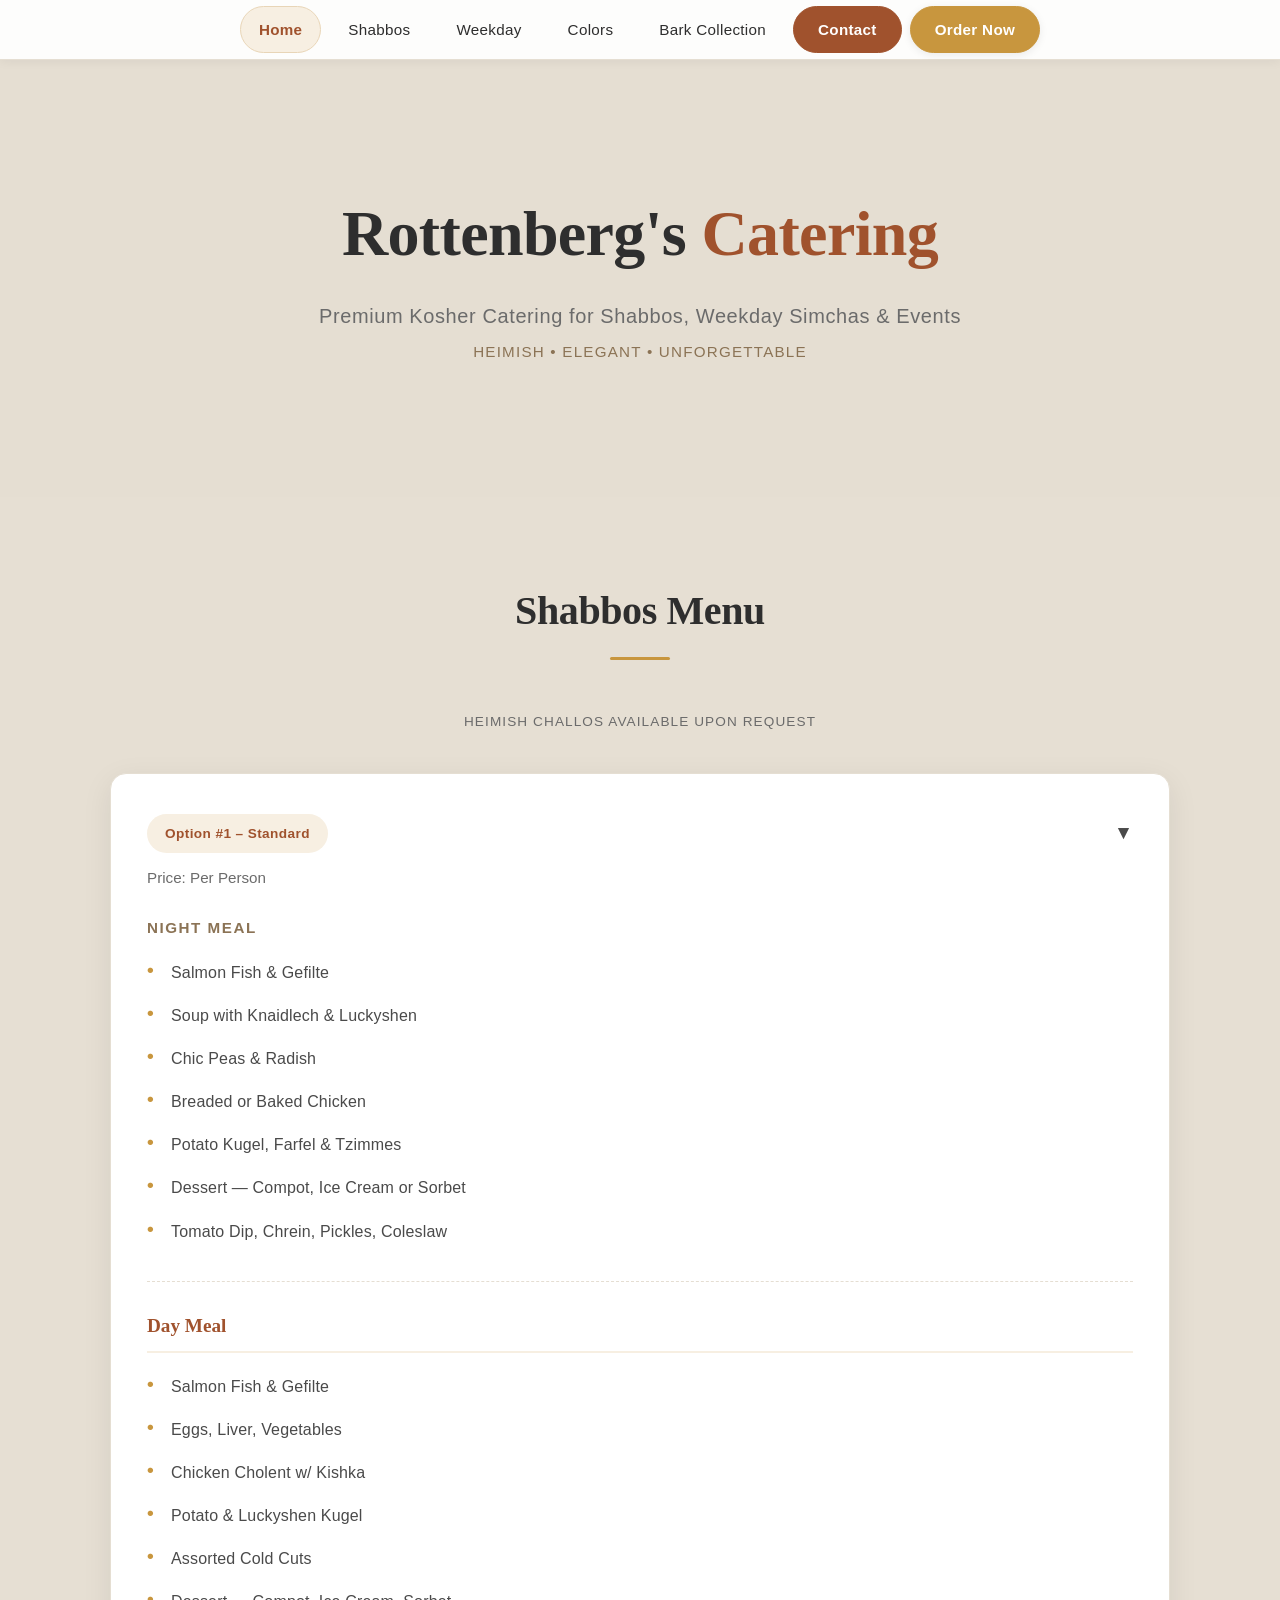
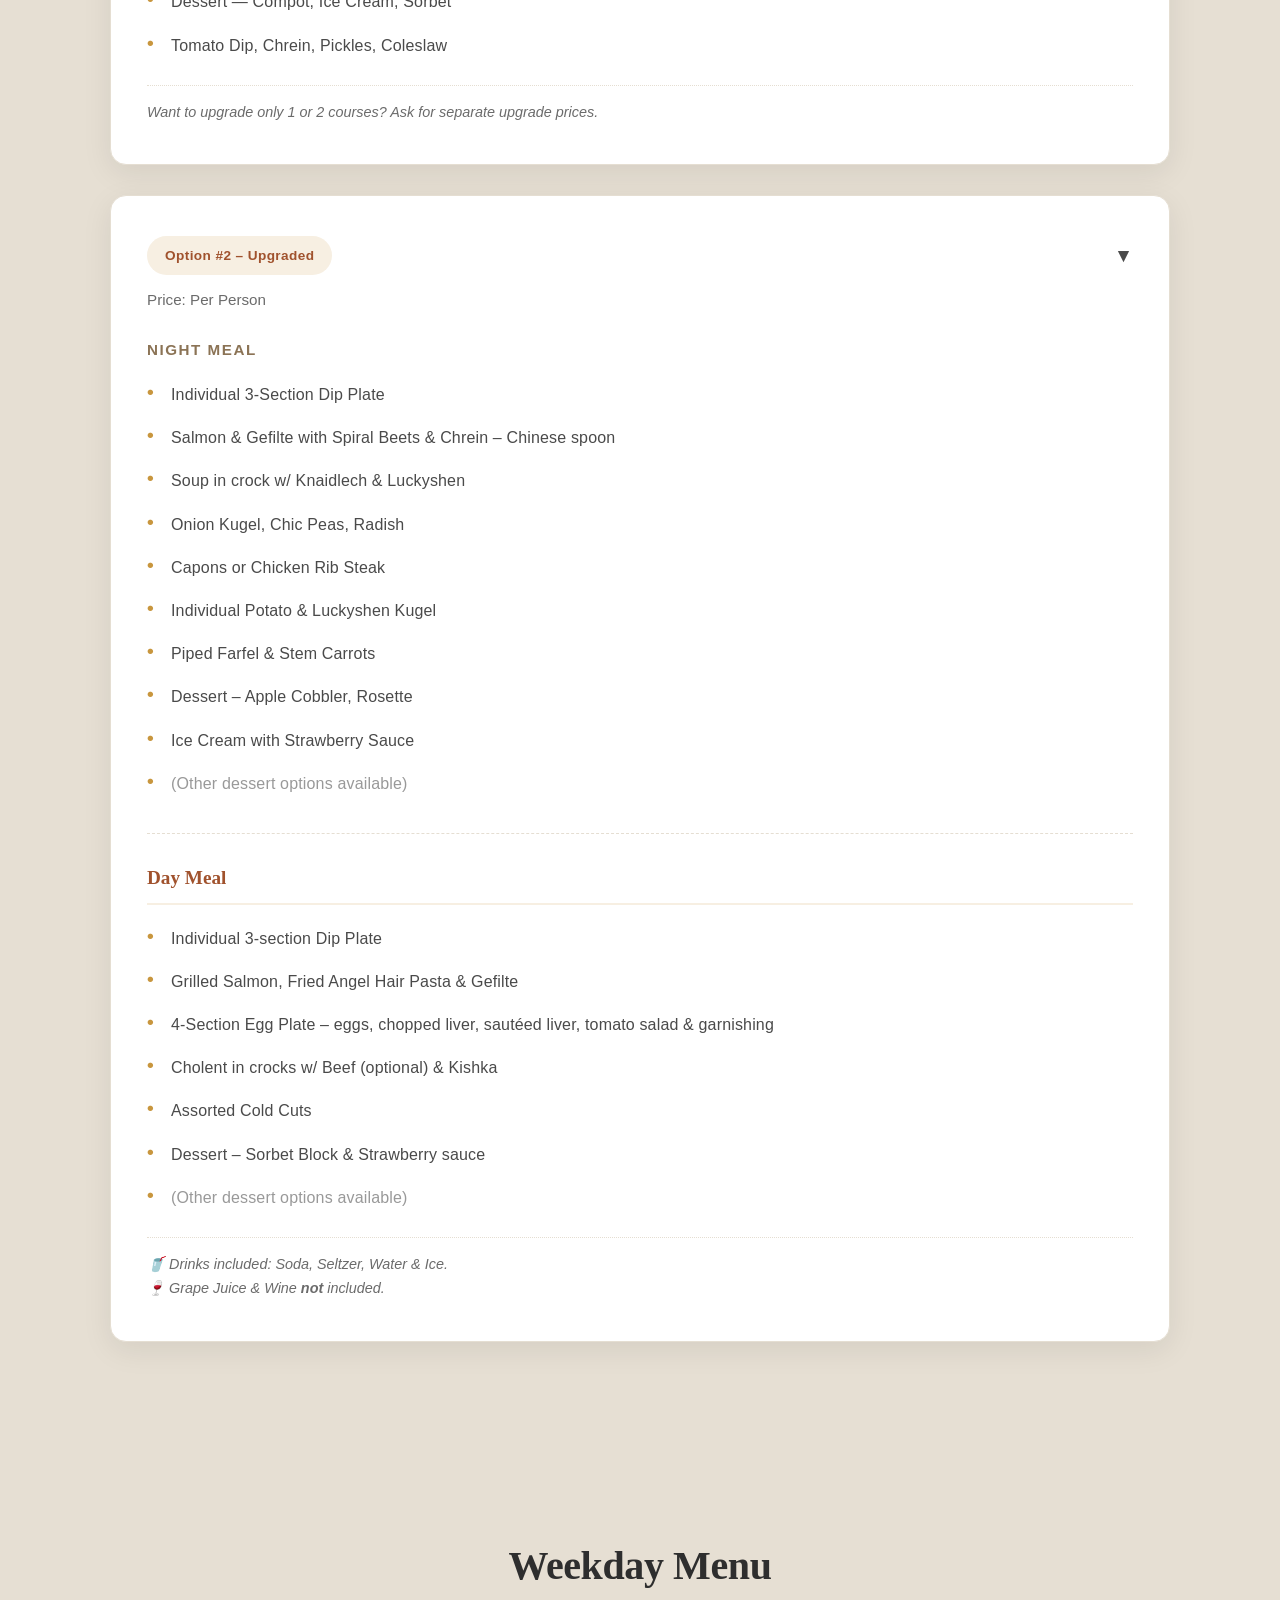
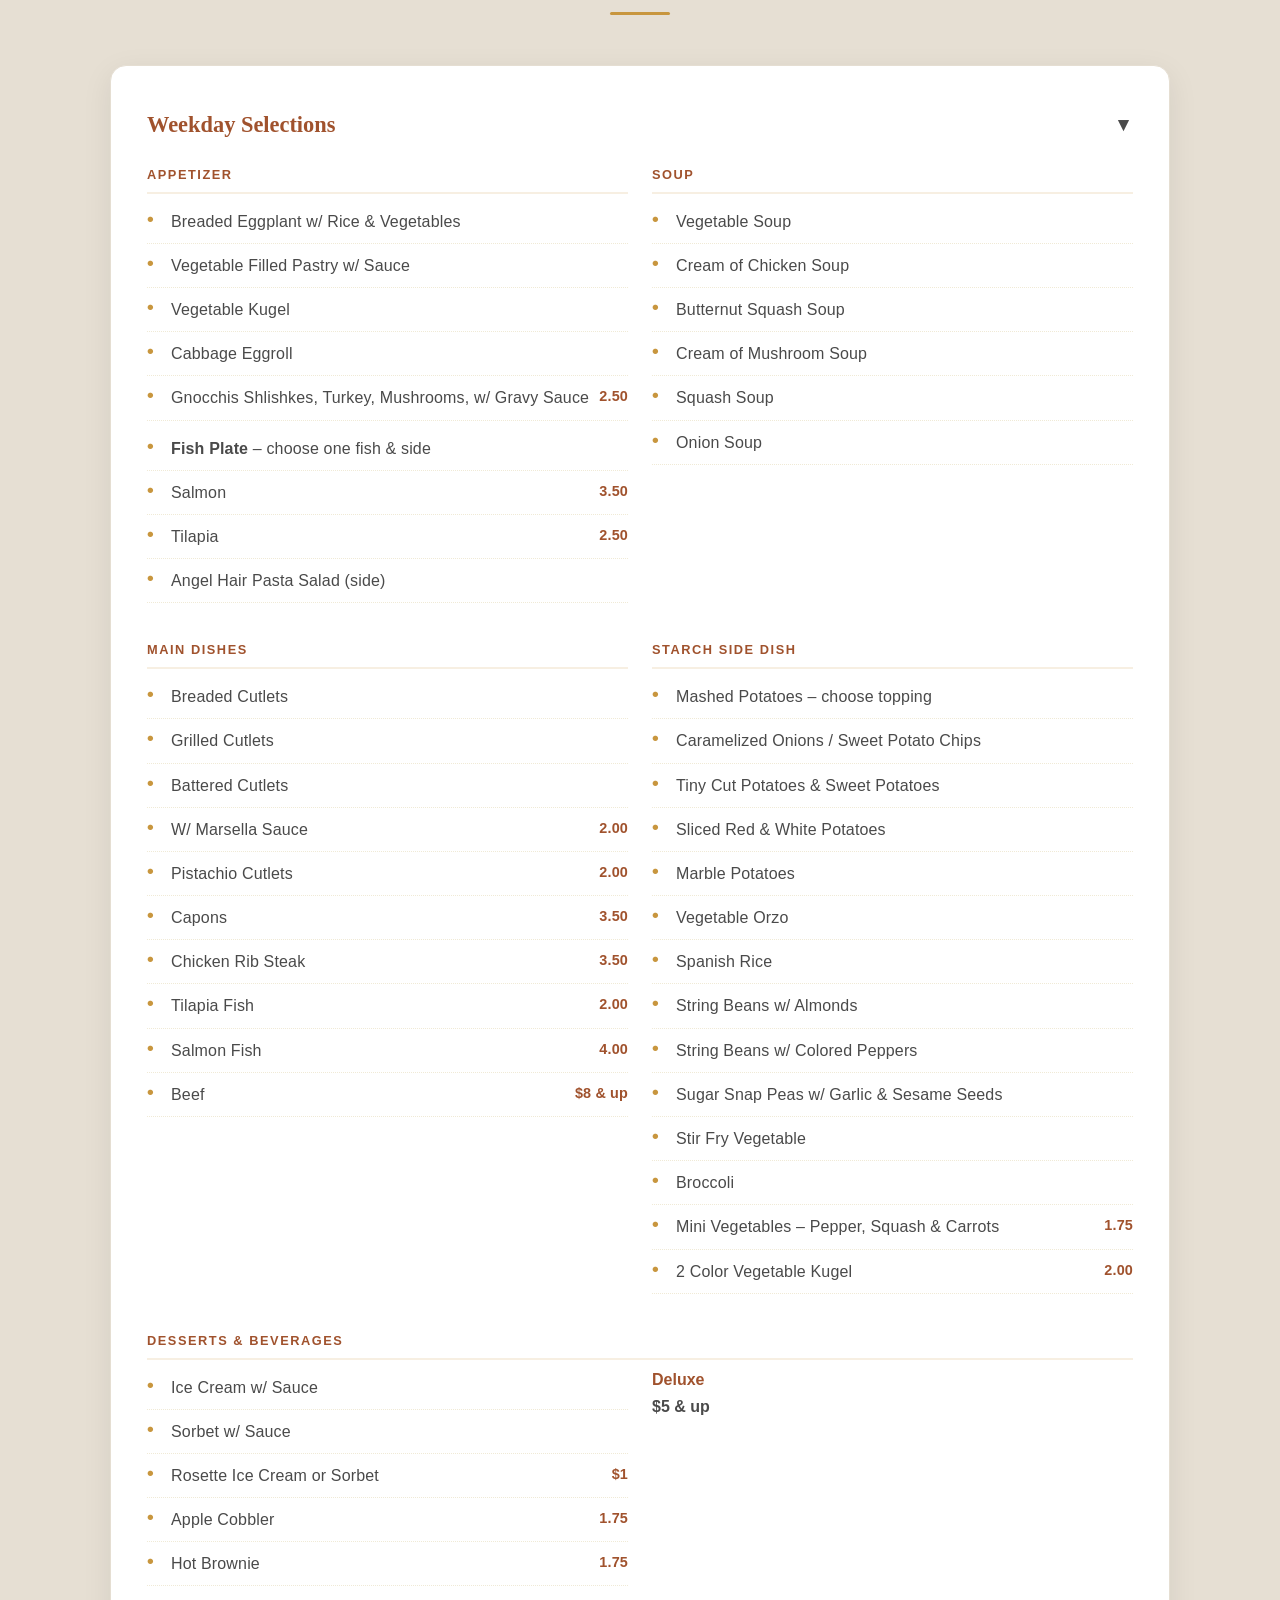
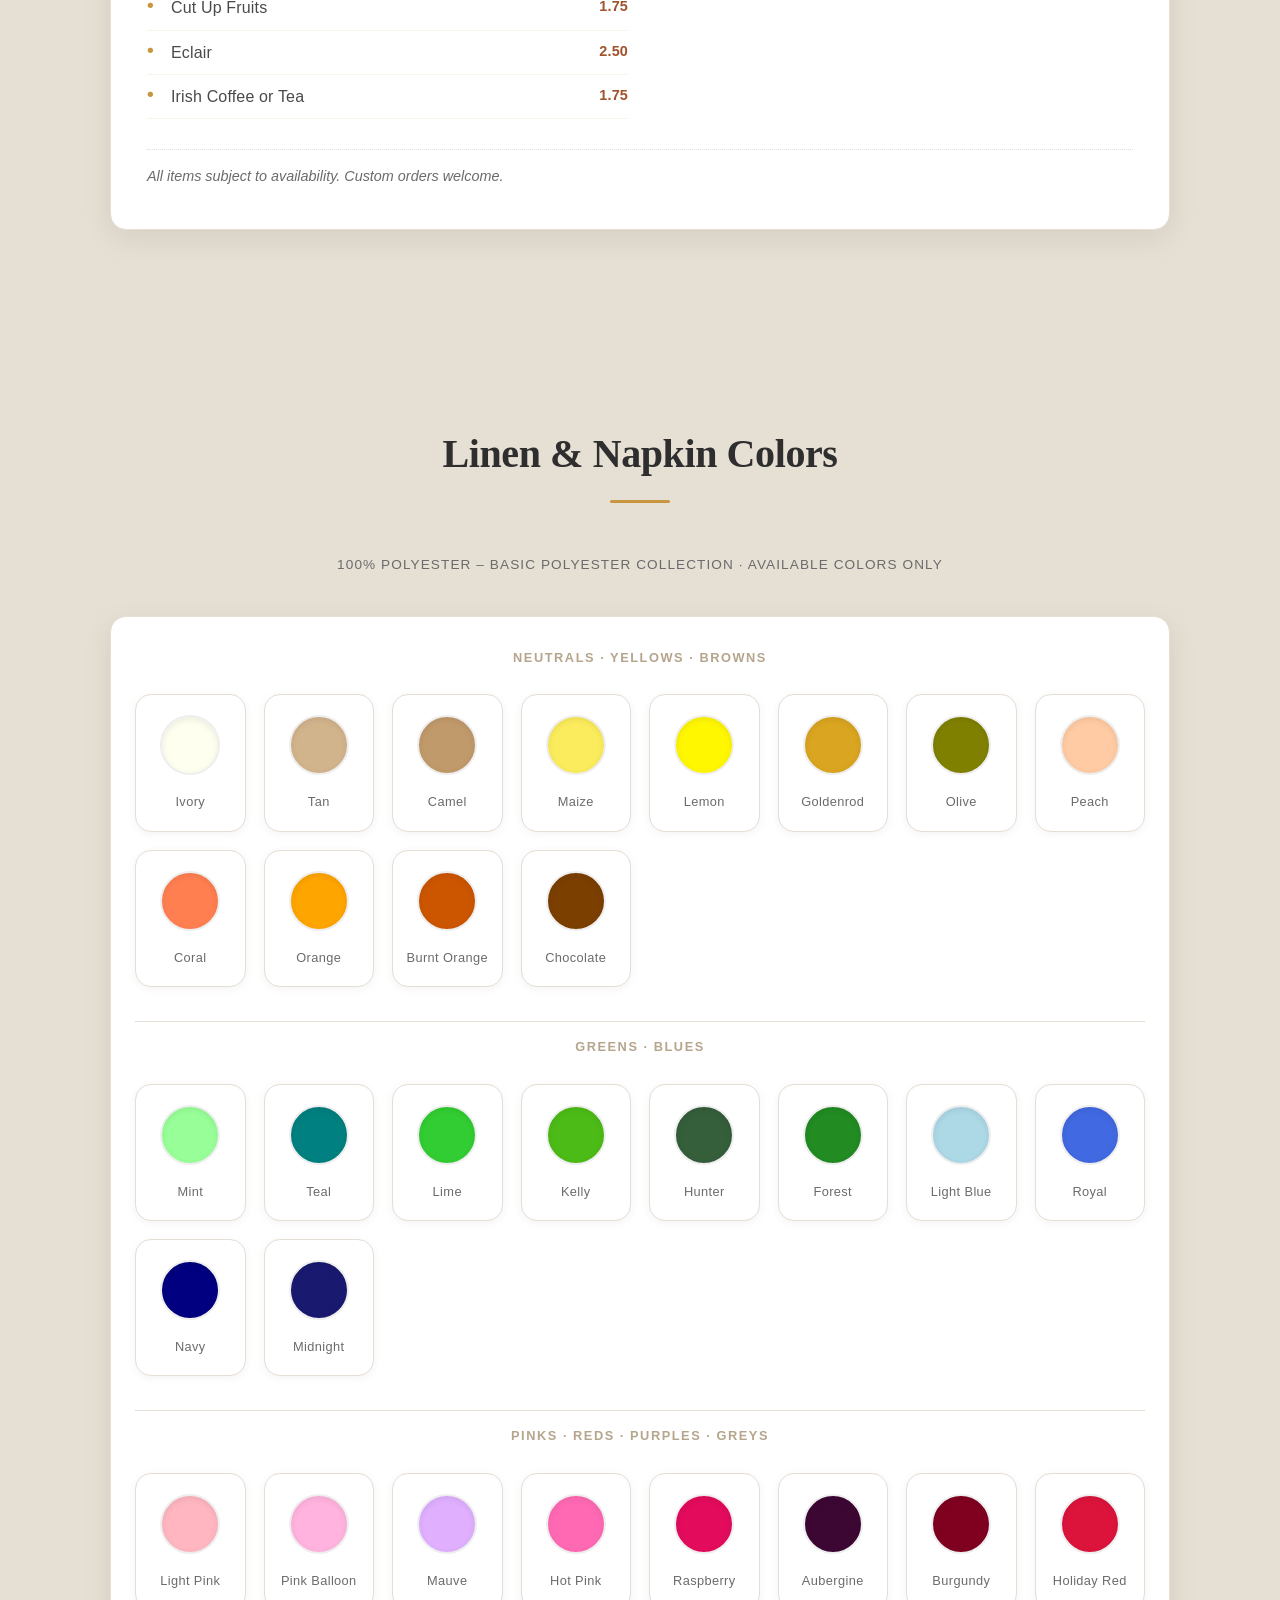
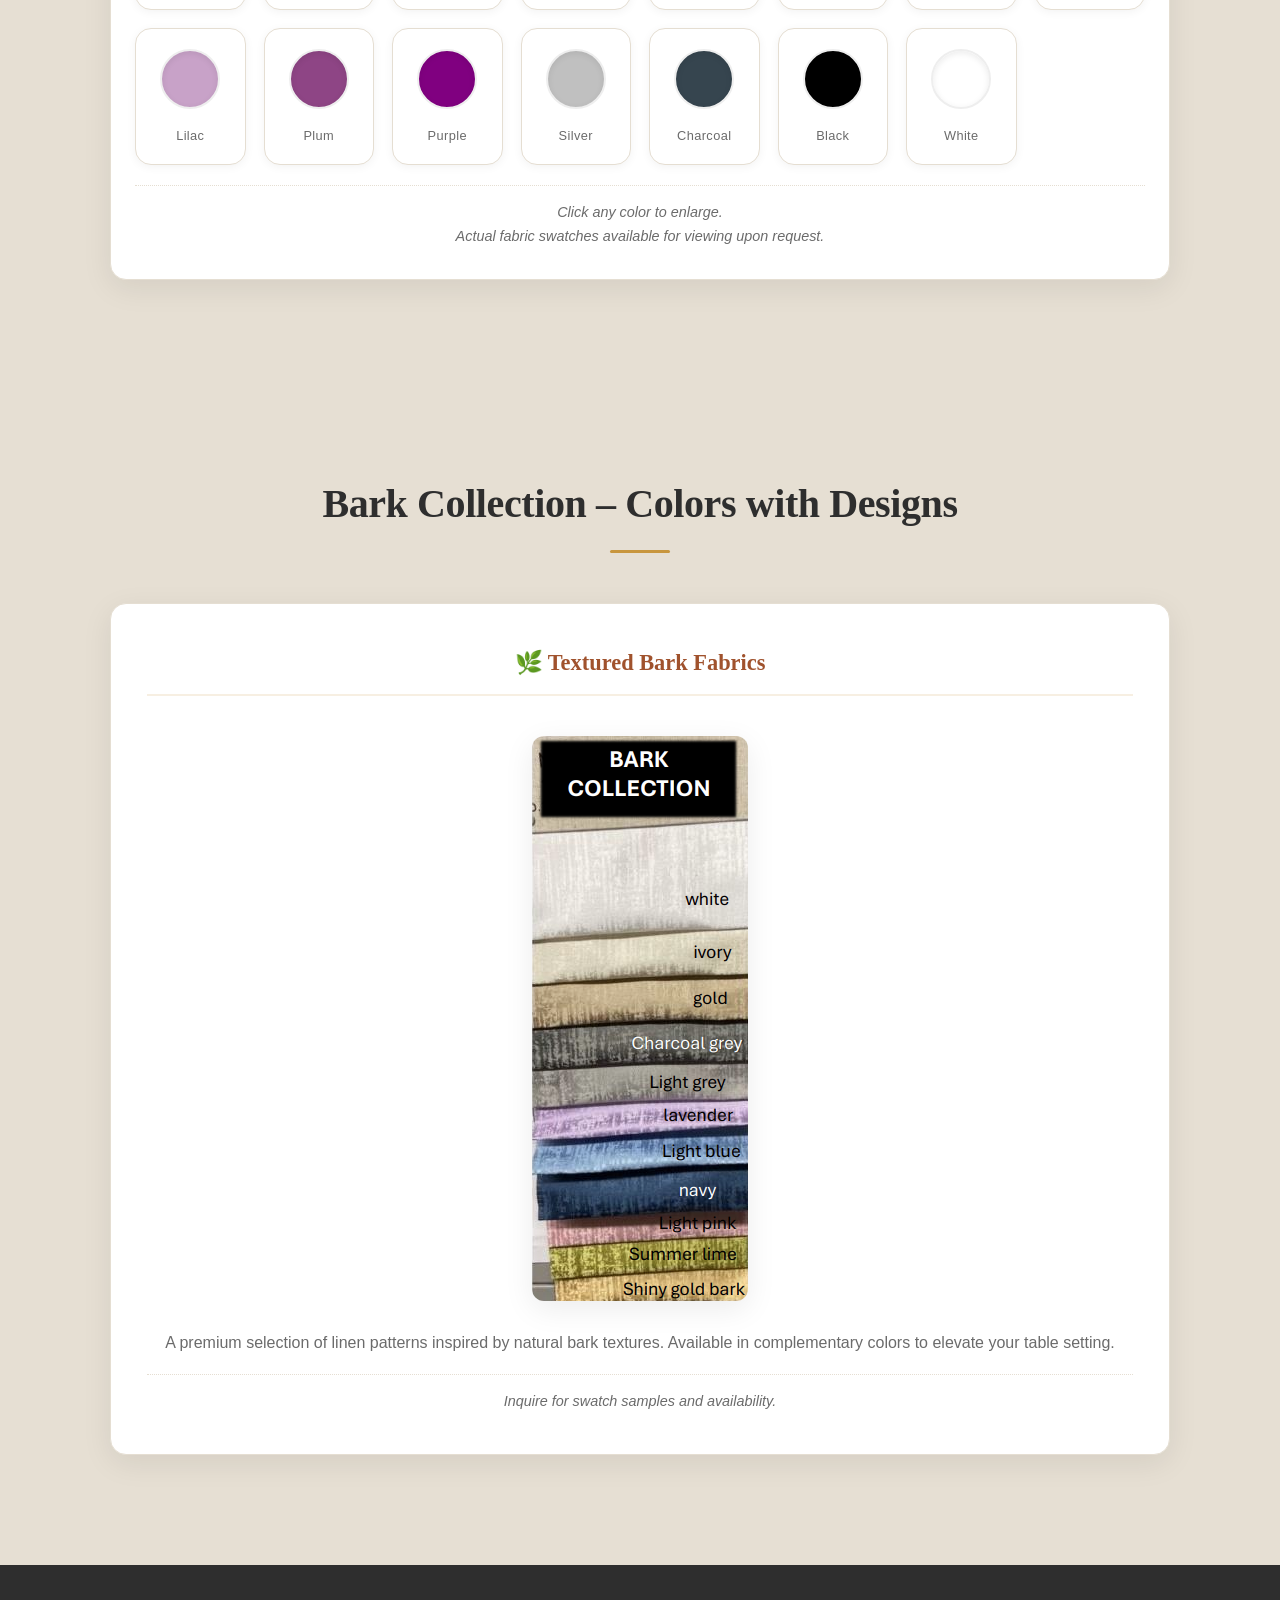
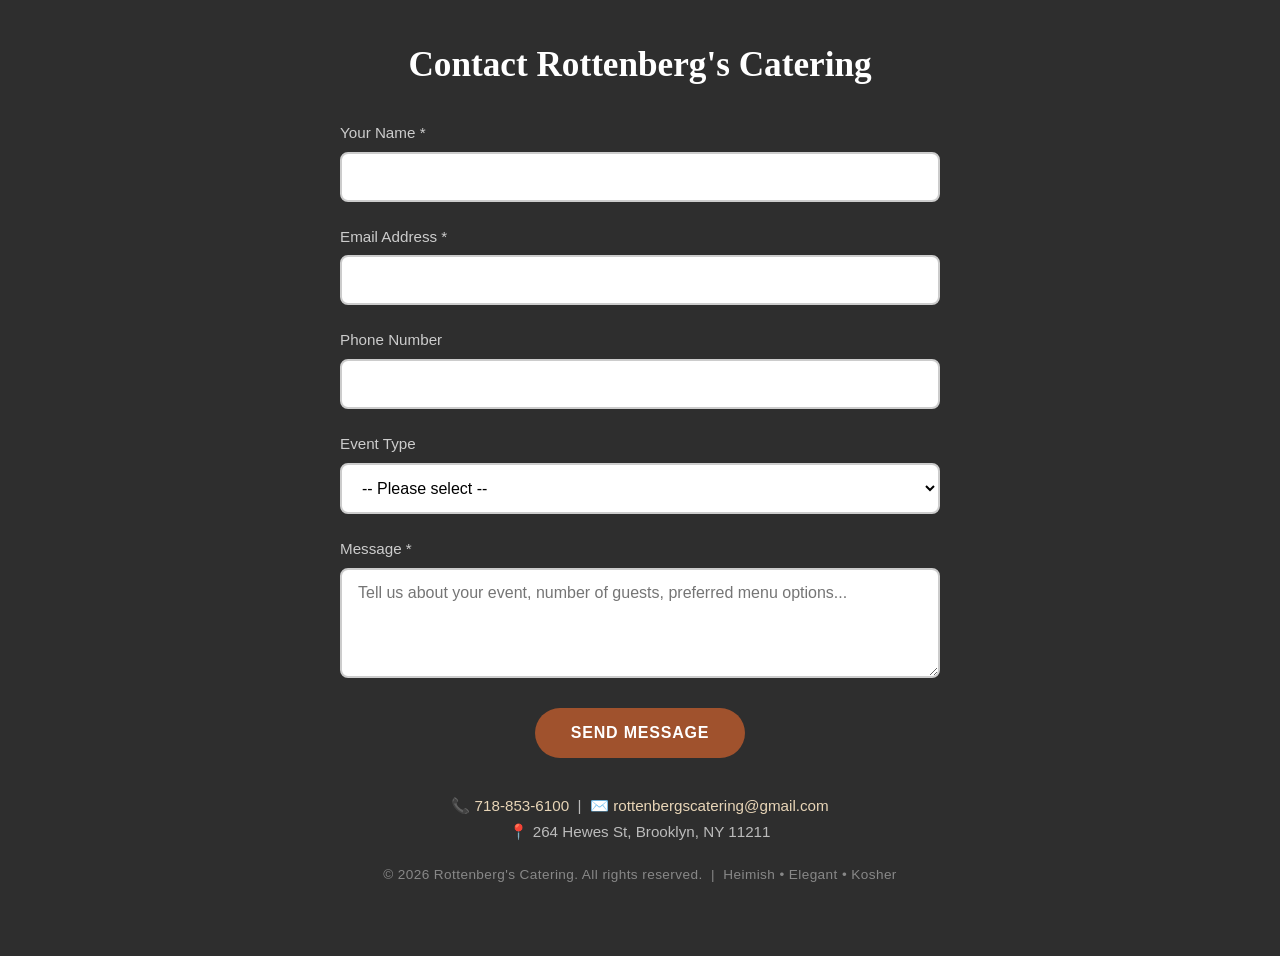
==== commit 8238bfab: "Update index.html" ====
--- a/index.html
+++ b/index.html
@@ -8,7 +8,7 @@
     <link rel="icon" href="favicon.ico" type="image/x-icon">
     <style>
         :root {
-            --bg: #FDFBF7;
+            --bg: #E6DFD3;  /* Warm modern background – no more white! */
             --white: #ffffff;
             --gold: #C8963E;
             --gold-light: #E8D5B7;
@@ -90,6 +90,23 @@
             color: #fff;
         }
 
+        /* NEW: Order button in nav – gold and eye-catching */
+        .nav-bar a.nav-order {
+            background: var(--gold);
+            color: #fff;
+            font-weight: 700;
+            border-color: var(--gold);
+            padding: 10px 24px;
+            box-shadow: 0 2px 8px rgba(0,0,0,0.08);
+        }
+        .nav-bar a.nav-order:hover {
+            background: #B8860B;
+            border-color: #B8860B;
+            color: #fff;
+            transform: translateY(-1px);
+            box-shadow: 0 4px 12px rgba(0,0,0,0.15);
+        }
+
         /* ─── HERO ──────────────────────────── */
         .hero {
             text-align: center;
@@ -102,7 +119,7 @@
             content: '';
             position: absolute;
             inset: 0;
-            background: rgba(255, 253, 247, 0.85);
+            background: rgba(230, 223, 211, 0.85); /* Matches the new warm background */
         }
         .hero-content {
             position: relative;
@@ -256,6 +273,25 @@
             border-bottom: 2px solid var(--gold-pale);
             padding-bottom: 8px;
             text-align: left;
+        }
+
+        /* ─── COLLAPSIBLE MENU TOGGLE ───────── */
+        .collapsible-toggle {
+            cursor: pointer;
+            display: flex;
+            align-items: center;
+            justify-content: space-between;
+            user-select: none;
+        }
+        .collapsible-toggle .toggle-arrow {
+            font-size: 1.2rem;
+            transition: transform 0.3s ease;
+        }
+        .card.collapsed .collapsible-content {
+            display: none;
+        }
+        .card.collapsed .toggle-arrow {
+            transform: rotate(-90deg);
         }
 
         /* ─── TWO COLUMN LAYOUT ─────────────── */
@@ -582,6 +618,7 @@
         <a href="#color-chart">Colors</a>
         <a href="#bark">Bark Collection</a>
         <a href="#contact" class="nav-cta">Contact</a>
+        <a href="order.html" class="nav-order">Order Now</a>
     </nav>
 
     <!-- ═══════ HERO ═══════ -->
@@ -603,72 +640,78 @@
 
         <!-- Option #1 Standard -->
         <div class="card">
-            <span class="price-note">Option #1 – Standard</span>
-            <p style="font-size:0.95rem;color:var(--text-light);margin-bottom:18px;">Price: Per Person</p>
-
-            <!-- Night Meal -->
-            <h4>Night Meal</h4>
-            <ul>
-                <li>Salmon Fish &amp; Gefilte</li>
-                <li>Soup with Knaidlech &amp; Luckyshen</li>
-                <li>Chic Peas &amp; Radish</li>
-                <li>Breaded or Baked Chicken</li>
-                <li>Potato Kugel, Farfel &amp; Tzimmes</li>
-                <li>Dessert — Compot, Ice Cream or Sorbet</li>
-                <li>Tomato Dip, Chrein, Pickles, Coleslaw</li>
-            </ul>
-
-            <hr class="separator">
-            <!-- Day Meal -->
-            <div class="day-meal-header">Day Meal</div>
-            <ul>
-                <li>Salmon Fish &amp; Gefilte</li>
-                <li>Eggs, Liver, Vegetables</li>
-                <li>Chicken Cholent w/ Kishka</li>
-                <li>Potato &amp; Luckyshen Kugel</li>
-                <li>Assorted Cold Cuts</li>
-                <li>Dessert — Compot, Ice Cream, Sorbet</li>
-                <li>Tomato Dip, Chrein, Pickles, Coleslaw</li>
-            </ul>
-            <p class="note">Want to upgrade only 1 or 2 courses? Ask for separate upgrade prices.</p>
+            <div class="collapsible-toggle" onclick="this.closest('.card').classList.toggle('collapsed')">
+                <span class="price-note" style="margin-bottom:0;">Option #1 – Standard</span>
+                <span class="toggle-arrow">▼</span>
+            </div>
+            <div class="collapsible-content">
+                <p style="font-size:0.95rem;color:var(--text-light);margin-top:12px;margin-bottom:18px;">Price: Per Person</p>
+                <!-- Night Meal -->
+                <h4>Night Meal</h4>
+                <ul>
+                    <li>Salmon Fish &amp; Gefilte</li>
+                    <li>Soup with Knaidlech &amp; Luckyshen</li>
+                    <li>Chic Peas &amp; Radish</li>
+                    <li>Breaded or Baked Chicken</li>
+                    <li>Potato Kugel, Farfel &amp; Tzimmes</li>
+                    <li>Dessert — Compot, Ice Cream or Sorbet</li>
+                    <li>Tomato Dip, Chrein, Pickles, Coleslaw</li>
+                </ul>
+                <hr class="separator">
+                <!-- Day Meal -->
+                <div class="day-meal-header">Day Meal</div>
+                <ul>
+                    <li>Salmon Fish &amp; Gefilte</li>
+                    <li>Eggs, Liver, Vegetables</li>
+                    <li>Chicken Cholent w/ Kishka</li>
+                    <li>Potato &amp; Luckyshen Kugel</li>
+                    <li>Assorted Cold Cuts</li>
+                    <li>Dessert — Compot, Ice Cream, Sorbet</li>
+                    <li>Tomato Dip, Chrein, Pickles, Coleslaw</li>
+                </ul>
+                <p class="note">Want to upgrade only 1 or 2 courses? Ask for separate upgrade prices.</p>
+            </div>
         </div>
 
         <!-- Option #2 Upgraded -->
         <div class="card">
-            <span class="price-note">Option #2 – Upgraded</span>
-            <p style="font-size:0.95rem;color:var(--text-light);margin-bottom:18px;">Price: Per Person</p>
-
-            <!-- Night Meal -->
-            <h4>Night Meal</h4>
-            <ul>
-                <li>Individual 3‑Section Dip Plate</li>
-                <li>Salmon &amp; Gefilte with Spiral Beets &amp; Chrein – Chinese spoon</li>
-                <li>Soup in crock w/ Knaidlech &amp; Luckyshen</li>
-                <li>Onion Kugel, Chic Peas, Radish</li>
-                <li>Capons or Chicken Rib Steak</li>
-                <li>Individual Potato &amp; Luckyshen Kugel</li>
-                <li>Piped Farfel &amp; Stem Carrots</li>
-                <li>Dessert – Apple Cobbler, Rosette</li>
-                <li>Ice Cream with Strawberry Sauce</li>
-                <li style="color:#999;">(Other dessert options available)</li>
-            </ul>
-
-            <hr class="separator">
-            <!-- Day Meal -->
-            <div class="day-meal-header">Day Meal</div>
-            <ul>
-                <li>Individual 3‑section Dip Plate</li>
-                <li>Grilled Salmon, Fried Angel Hair Pasta &amp; Gefilte</li>
-                <li>4‑Section Egg Plate – eggs, chopped liver, sautéed liver, tomato salad &amp; garnishing</li>
-                <li>Cholent in crocks w/ Beef (optional) &amp; Kishka</li>
-                <li>Assorted Cold Cuts</li>
-                <li>Dessert – Sorbet Block &amp; Strawberry sauce</li>
-                <li style="color:#999;">(Other dessert options available)</li>
-            </ul>
-            <p class="note">
-                🥤 Drinks included: Soda, Seltzer, Water &amp; Ice.<br>
-                🍷 Grape Juice &amp; Wine <strong>not</strong> included.
-            </p>
+            <div class="collapsible-toggle" onclick="this.closest('.card').classList.toggle('collapsed')">
+                <span class="price-note" style="margin-bottom:0;">Option #2 – Upgraded</span>
+                <span class="toggle-arrow">▼</span>
+            </div>
+            <div class="collapsible-content">
+                <p style="font-size:0.95rem;color:var(--text-light);margin-top:12px;margin-bottom:18px;">Price: Per Person</p>
+                <!-- Night Meal -->
+                <h4>Night Meal</h4>
+                <ul>
+                    <li>Individual 3‑Section Dip Plate</li>
+                    <li>Salmon &amp; Gefilte with Spiral Beets &amp; Chrein – Chinese spoon</li>
+                    <li>Soup in crock w/ Knaidlech &amp; Luckyshen</li>
+                    <li>Onion Kugel, Chic Peas, Radish</li>
+                    <li>Capons or Chicken Rib Steak</li>
+                    <li>Individual Potato &amp; Luckyshen Kugel</li>
+                    <li>Piped Farfel &amp; Stem Carrots</li>
+                    <li>Dessert – Apple Cobbler, Rosette</li>
+                    <li>Ice Cream with Strawberry Sauce</li>
+                    <li style="color:#999;">(Other dessert options available)</li>
+                </ul>
+                <hr class="separator">
+                <!-- Day Meal -->
+                <div class="day-meal-header">Day Meal</div>
+                <ul>
+                    <li>Individual 3‑section Dip Plate</li>
+                    <li>Grilled Salmon, Fried Angel Hair Pasta &amp; Gefilte</li>
+                    <li>4‑Section Egg Plate – eggs, chopped liver, sautéed liver, tomato salad &amp; garnishing</li>
+                    <li>Cholent in crocks w/ Beef (optional) &amp; Kishka</li>
+                    <li>Assorted Cold Cuts</li>
+                    <li>Dessert – Sorbet Block &amp; Strawberry sauce</li>
+                    <li style="color:#999;">(Other dessert options available)</li>
+                </ul>
+                <p class="note">
+                    🥤 Drinks included: Soda, Seltzer, Water &amp; Ice.<br>
+                    🍷 Grape Juice &amp; Wine <strong>not</strong> included.
+                </p>
+            </div>
         </div>
     </section>
 
@@ -679,96 +722,102 @@
             <span class="accent-line"></span>
         </div>
         <div class="card">
-            <div class="weekday-grid">
-                <!-- APPETIZERS -->
-                <div class="weekday-category">
-                    <h5>Appetizer</h5>
-                    <ul>
-                        <li><span class="dish">Breaded Eggplant w/ Rice &amp; Vegetables</span><span class="price"></span></li>
-                        <li><span class="dish">Vegetable Filled Pastry w/ Sauce</span><span class="price"></span></li>
-                        <li><span class="dish">Vegetable Kugel</span><span class="price"></span></li>
-                        <li><span class="dish">Cabbage Eggroll</span><span class="price"></span></li>
-                        <li><span class="dish">Gnocchis Shlishkes, Turkey, Mushrooms, w/ Gravy Sauce</span><span class="price">2.50</span></li>
-                        <li style="margin-top:6px;"><span class="dish"><strong>Fish Plate</strong> – choose one fish &amp; side</span></li>
-                        <li><span class="dish">Salmon</span><span class="price">3.50</span></li>
-                        <li><span class="dish">Tilapia</span><span class="price">2.50</span></li>
-                        <li><span class="dish">Angel Hair Pasta Salad (side)</span><span class="price"></span></li>
-                    </ul>
-                </div>
-
-                <!-- SOUPS -->
-                <div class="weekday-category">
-                    <h5>Soup</h5>
-                    <ul>
-                        <li><span class="dish">Vegetable Soup</span></li>
-                        <li><span class="dish">Cream of Chicken Soup</span></li>
-                        <li><span class="dish">Butternut Squash Soup</span></li>
-                        <li><span class="dish">Cream of Mushroom Soup</span></li>
-                        <li><span class="dish">Squash Soup</span></li>
-                        <li><span class="dish">Onion Soup</span></li>
-                    </ul>
-                </div>
-
-                <!-- MAIN DISHES -->
-                <div class="weekday-category">
-                    <h5>Main Dishes</h5>
-                    <ul>
-                        <li><span class="dish">Breaded Cutlets</span></li>
-                        <li><span class="dish">Grilled Cutlets</span></li>
-                        <li><span class="dish">Battered Cutlets</span></li>
-                        <li><span class="dish">W/ Marsella Sauce</span><span class="price">2.00</span></li>
-                        <li><span class="dish">Pistachio Cutlets</span><span class="price">2.00</span></li>
-                        <li><span class="dish">Capons</span><span class="price">3.50</span></li>
-                        <li><span class="dish">Chicken Rib Steak</span><span class="price">3.50</span></li>
-                        <li><span class="dish">Tilapia Fish</span><span class="price">2.00</span></li>
-                        <li><span class="dish">Salmon Fish</span><span class="price">4.00</span></li>
-                        <li><span class="dish">Beef</span><span class="price">$8 &amp; up</span></li>
-                    </ul>
-                </div>
-
-                <!-- STARCH SIDE DISH -->
-                <div class="weekday-category">
-                    <h5>Starch Side Dish</h5>
-                    <ul>
-                        <li><span class="dish">Mashed Potatoes – choose topping</span></li>
-                        <li><span class="dish">Caramelized Onions / Sweet Potato Chips</span></li>
-                        <li><span class="dish">Tiny Cut Potatoes &amp; Sweet Potatoes</span></li>
-                        <li><span class="dish">Sliced Red &amp; White Potatoes</span></li>
-                        <li><span class="dish">Marble Potatoes</span></li>
-                        <li><span class="dish">Vegetable Orzo</span></li>
-                        <li><span class="dish">Spanish Rice</span></li>
-                        <li><span class="dish">String Beans w/ Almonds</span></li>
-                        <li><span class="dish">String Beans w/ Colored Peppers</span></li>
-                        <li><span class="dish">Sugar Snap Peas w/ Garlic &amp; Sesame Seeds</span></li>
-                        <li><span class="dish">Stir Fry Vegetable</span></li>
-                        <li><span class="dish">Broccoli</span></li>
-                        <li><span class="dish">Mini Vegetables – Pepper, Squash &amp; Carrots</span><span class="price">1.75</span></li>
-                        <li><span class="dish">2 Color Vegetable Kugel</span><span class="price">2.00</span></li>
-                    </ul>
-                </div>
-
-                <!-- DESSERTS & EXTRAS -->
-                <div class="weekday-category" style="grid-column: span 2;">
-                    <h5>Desserts &amp; Beverages</h5>
-                    <div style="display:flex; flex-wrap:wrap; gap:24px;">
-                        <ul style="flex:1;">
-                            <li><span class="dish">Ice Cream w/ Sauce</span></li>
-                            <li><span class="dish">Sorbet w/ Sauce</span></li>
-                            <li><span class="dish">Rosette Ice Cream or Sorbet</span><span class="price">$1</span></li>
-                            <li><span class="dish">Apple Cobbler</span><span class="price">1.75</span></li>
-                            <li><span class="dish">Hot Brownie</span><span class="price">1.75</span></li>
-                            <li><span class="dish">Cut Up Fruits</span><span class="price">1.75</span></li>
-                            <li><span class="dish">Eclair</span><span class="price">2.50</span></li>
-                            <li><span class="dish">Irish Coffee or Tea</span><span class="price">1.75</span></li>
+            <div class="collapsible-toggle" onclick="this.closest('.card').classList.toggle('collapsed')">
+                <h3 style="border-bottom:none; padding-bottom:0; margin-bottom:0;">Weekday Selections</h3>
+                <span class="toggle-arrow">▼</span>
+            </div>
+            <div class="collapsible-content">
+                <div class="weekday-grid" style="margin-top:20px;">
+                    <!-- APPETIZERS -->
+                    <div class="weekday-category">
+                        <h5>Appetizer</h5>
+                        <ul>
+                            <li><span class="dish">Breaded Eggplant w/ Rice &amp; Vegetables</span><span class="price"></span></li>
+                            <li><span class="dish">Vegetable Filled Pastry w/ Sauce</span><span class="price"></span></li>
+                            <li><span class="dish">Vegetable Kugel</span><span class="price"></span></li>
+                            <li><span class="dish">Cabbage Eggroll</span><span class="price"></span></li>
+                            <li><span class="dish">Gnocchis Shlishkes, Turkey, Mushrooms, w/ Gravy Sauce</span><span class="price">2.50</span></li>
+                            <li style="margin-top:6px;"><span class="dish"><strong>Fish Plate</strong> – choose one fish &amp; side</span></li>
+                            <li><span class="dish">Salmon</span><span class="price">3.50</span></li>
+                            <li><span class="dish">Tilapia</span><span class="price">2.50</span></li>
+                            <li><span class="dish">Angel Hair Pasta Salad (side)</span><span class="price"></span></li>
                         </ul>
-                        <div style="flex:1; min-width:140px;">
-                            <p style="font-weight:700;color:var(--accent);">Deluxe</p>
-                            <p style="font-size:1rem;"><strong>$5 &amp; up</strong></p>
+                    </div>
+
+                    <!-- SOUPS -->
+                    <div class="weekday-category">
+                        <h5>Soup</h5>
+                        <ul>
+                            <li><span class="dish">Vegetable Soup</span></li>
+                            <li><span class="dish">Cream of Chicken Soup</span></li>
+                            <li><span class="dish">Butternut Squash Soup</span></li>
+                            <li><span class="dish">Cream of Mushroom Soup</span></li>
+                            <li><span class="dish">Squash Soup</span></li>
+                            <li><span class="dish">Onion Soup</span></li>
+                        </ul>
+                    </div>
+
+                    <!-- MAIN DISHES -->
+                    <div class="weekday-category">
+                        <h5>Main Dishes</h5>
+                        <ul>
+                            <li><span class="dish">Breaded Cutlets</span></li>
+                            <li><span class="dish">Grilled Cutlets</span></li>
+                            <li><span class="dish">Battered Cutlets</span></li>
+                            <li><span class="dish">W/ Marsella Sauce</span><span class="price">2.00</span></li>
+                            <li><span class="dish">Pistachio Cutlets</span><span class="price">2.00</span></li>
+                            <li><span class="dish">Capons</span><span class="price">3.50</span></li>
+                            <li><span class="dish">Chicken Rib Steak</span><span class="price">3.50</span></li>
+                            <li><span class="dish">Tilapia Fish</span><span class="price">2.00</span></li>
+                            <li><span class="dish">Salmon Fish</span><span class="price">4.00</span></li>
+                            <li><span class="dish">Beef</span><span class="price">$8 &amp; up</span></li>
+                        </ul>
+                    </div>
+
+                    <!-- STARCH SIDE DISH -->
+                    <div class="weekday-category">
+                        <h5>Starch Side Dish</h5>
+                        <ul>
+                            <li><span class="dish">Mashed Potatoes – choose topping</span></li>
+                            <li><span class="dish">Caramelized Onions / Sweet Potato Chips</span></li>
+                            <li><span class="dish">Tiny Cut Potatoes &amp; Sweet Potatoes</span></li>
+                            <li><span class="dish">Sliced Red &amp; White Potatoes</span></li>
+                            <li><span class="dish">Marble Potatoes</span></li>
+                            <li><span class="dish">Vegetable Orzo</span></li>
+                            <li><span class="dish">Spanish Rice</span></li>
+                            <li><span class="dish">String Beans w/ Almonds</span></li>
+                            <li><span class="dish">String Beans w/ Colored Peppers</span></li>
+                            <li><span class="dish">Sugar Snap Peas w/ Garlic &amp; Sesame Seeds</span></li>
+                            <li><span class="dish">Stir Fry Vegetable</span></li>
+                            <li><span class="dish">Broccoli</span></li>
+                            <li><span class="dish">Mini Vegetables – Pepper, Squash &amp; Carrots</span><span class="price">1.75</span></li>
+                            <li><span class="dish">2 Color Vegetable Kugel</span><span class="price">2.00</span></li>
+                        </ul>
+                    </div>
+
+                    <!-- DESSERTS & EXTRAS -->
+                    <div class="weekday-category" style="grid-column: span 2;">
+                        <h5>Desserts &amp; Beverages</h5>
+                        <div style="display:flex; flex-wrap:wrap; gap:24px;">
+                            <ul style="flex:1;">
+                                <li><span class="dish">Ice Cream w/ Sauce</span></li>
+                                <li><span class="dish">Sorbet w/ Sauce</span></li>
+                                <li><span class="dish">Rosette Ice Cream or Sorbet</span><span class="price">$1</span></li>
+                                <li><span class="dish">Apple Cobbler</span><span class="price">1.75</span></li>
+                                <li><span class="dish">Hot Brownie</span><span class="price">1.75</span></li>
+                                <li><span class="dish">Cut Up Fruits</span><span class="price">1.75</span></li>
+                                <li><span class="dish">Eclair</span><span class="price">2.50</span></li>
+                                <li><span class="dish">Irish Coffee or Tea</span><span class="price">1.75</span></li>
+                            </ul>
+                            <div style="flex:1; min-width:140px;">
+                                <p style="font-weight:700;color:var(--accent);">Deluxe</p>
+                                <p style="font-size:1rem;"><strong>$5 &amp; up</strong></p>
+                            </div>
                         </div>
                     </div>
                 </div>
-            </div>
-            <p class="note">All items subject to availability. Custom orders welcome.</p>
+                <p class="note">All items subject to availability. Custom orders welcome.</p>
+            </div>
         </div>
     </section>
 
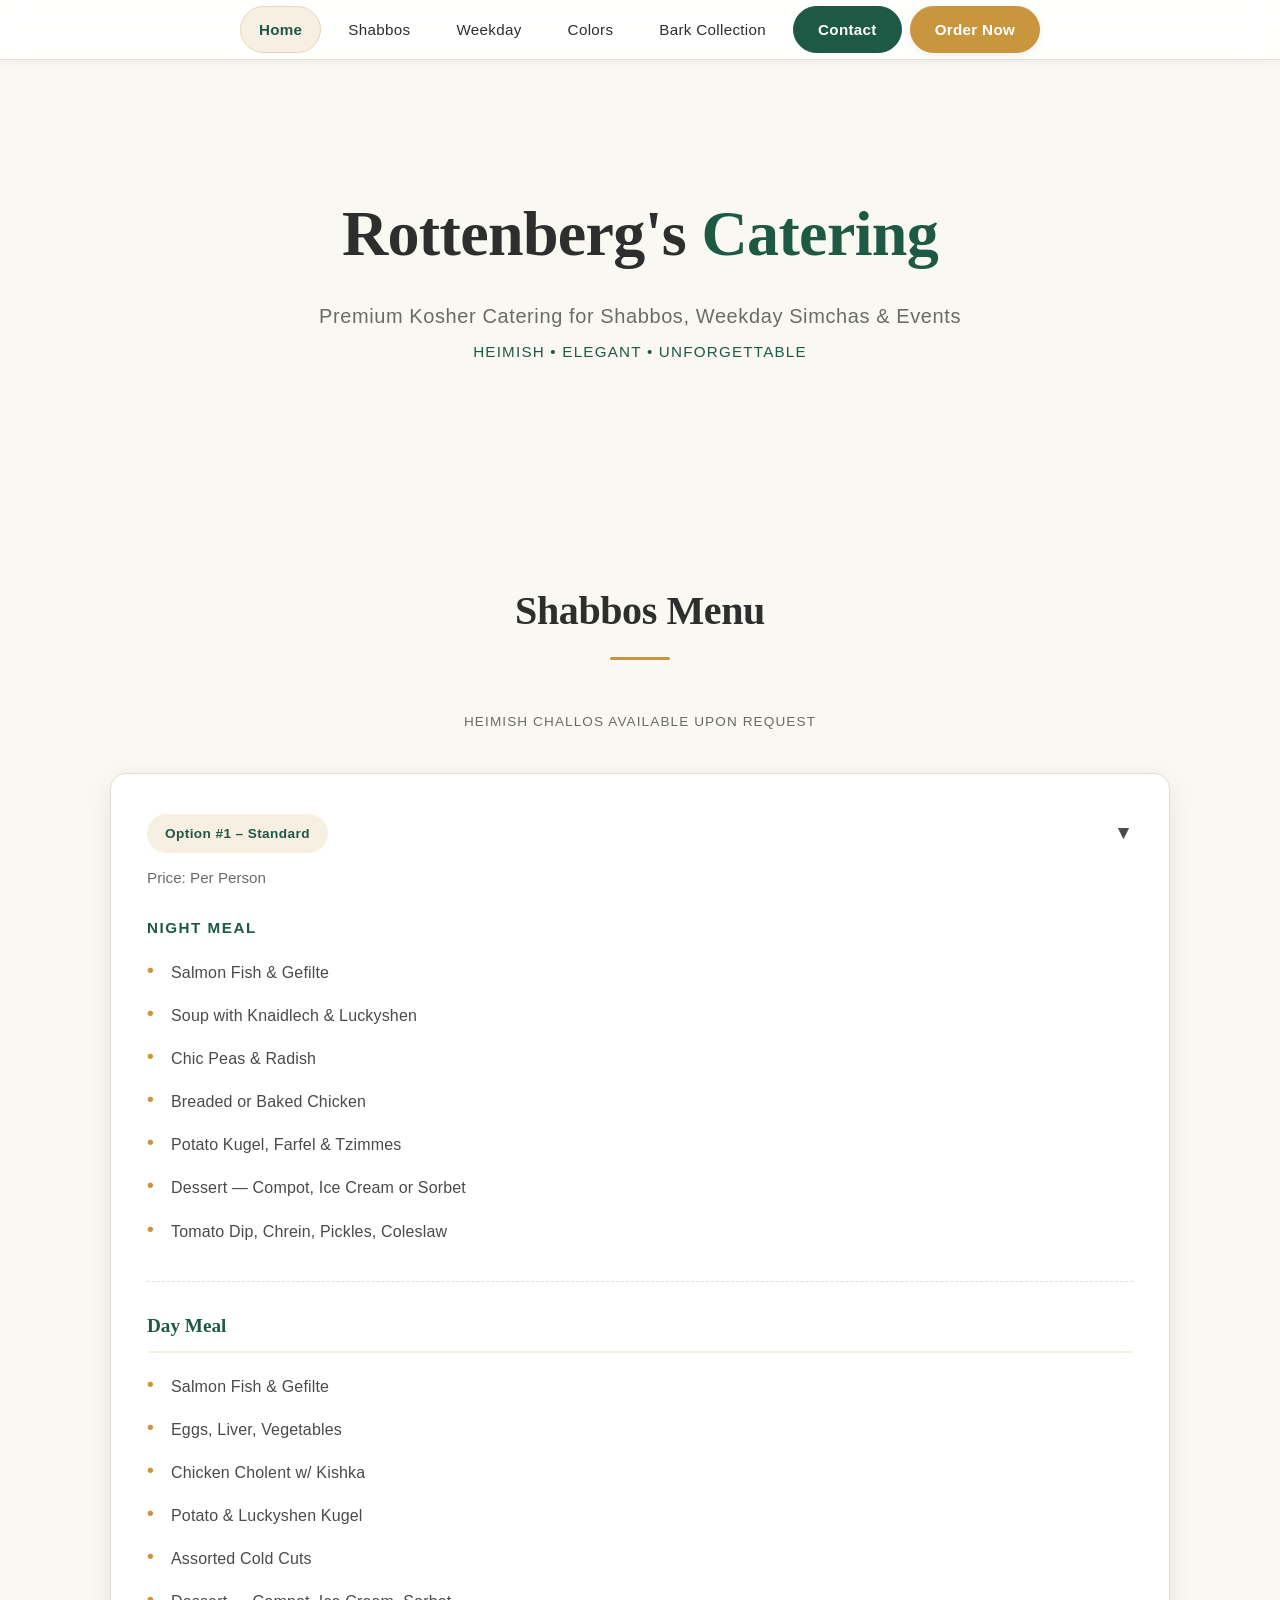
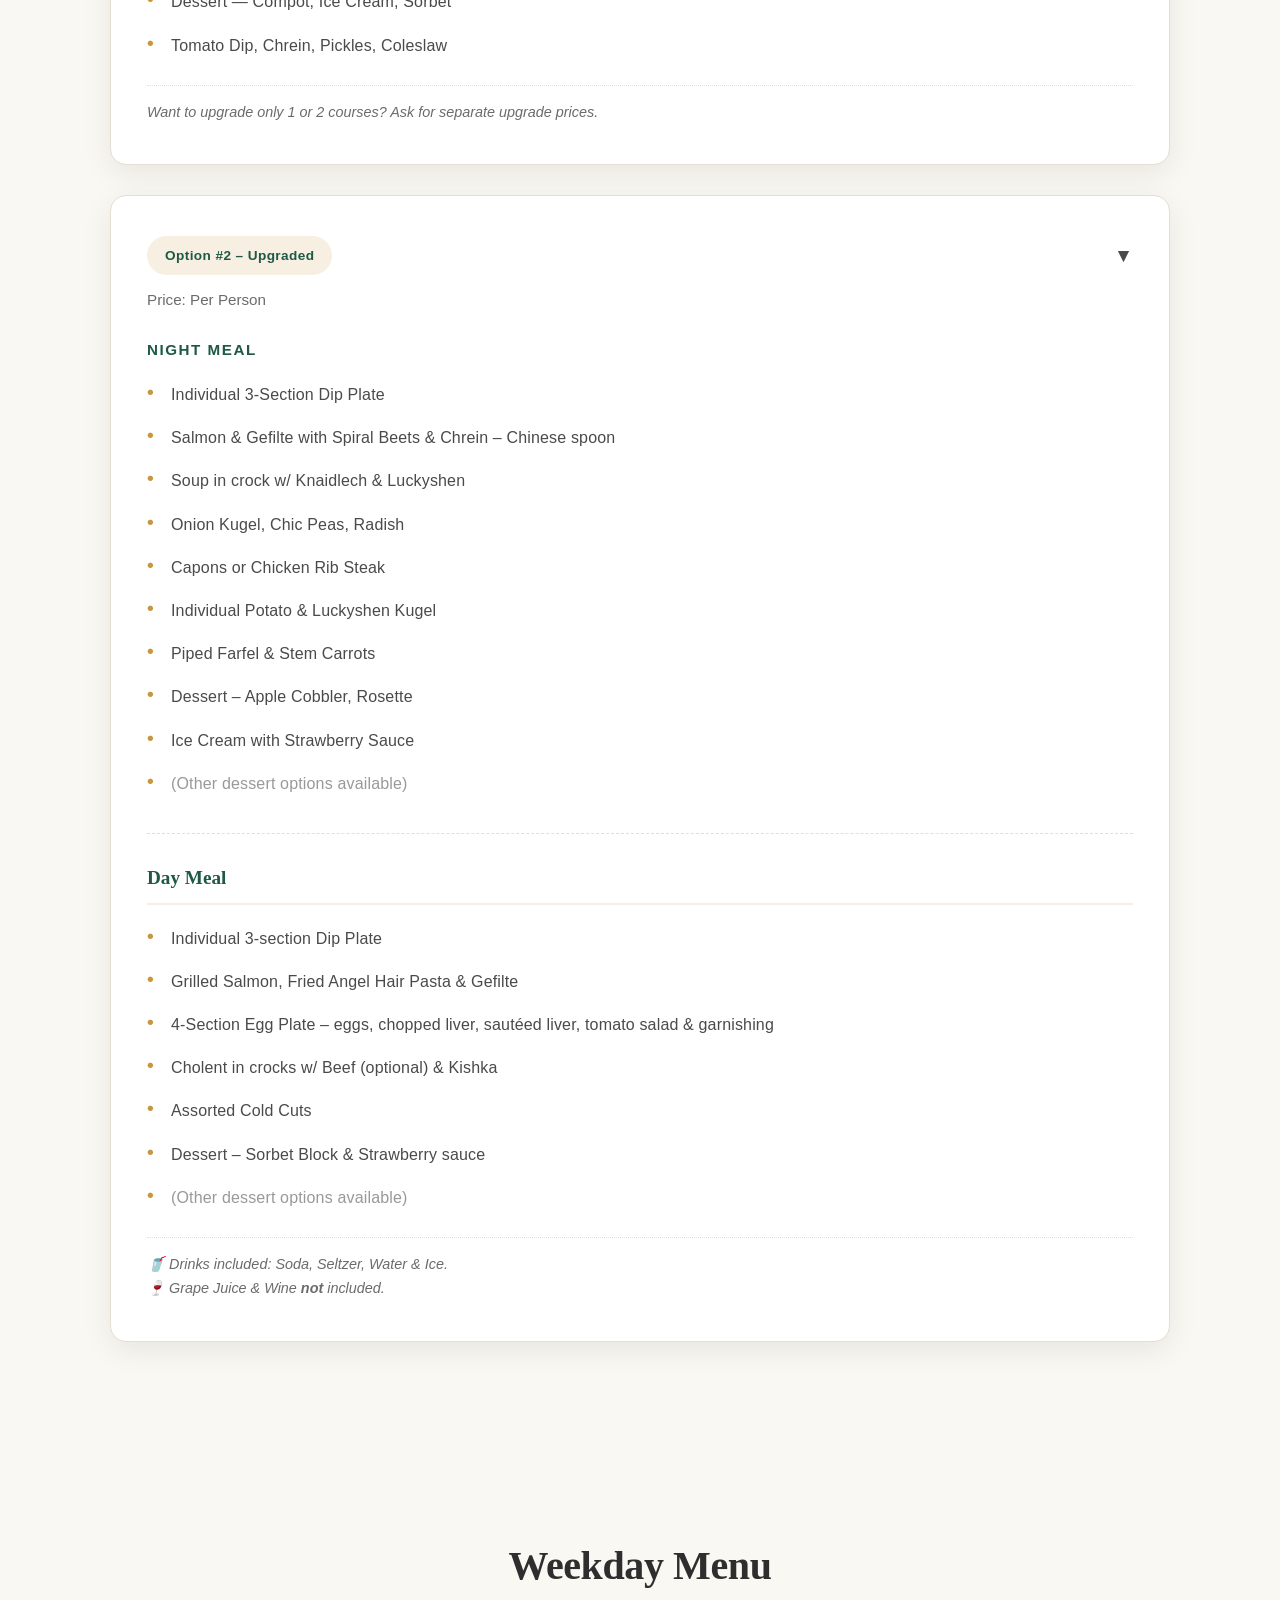
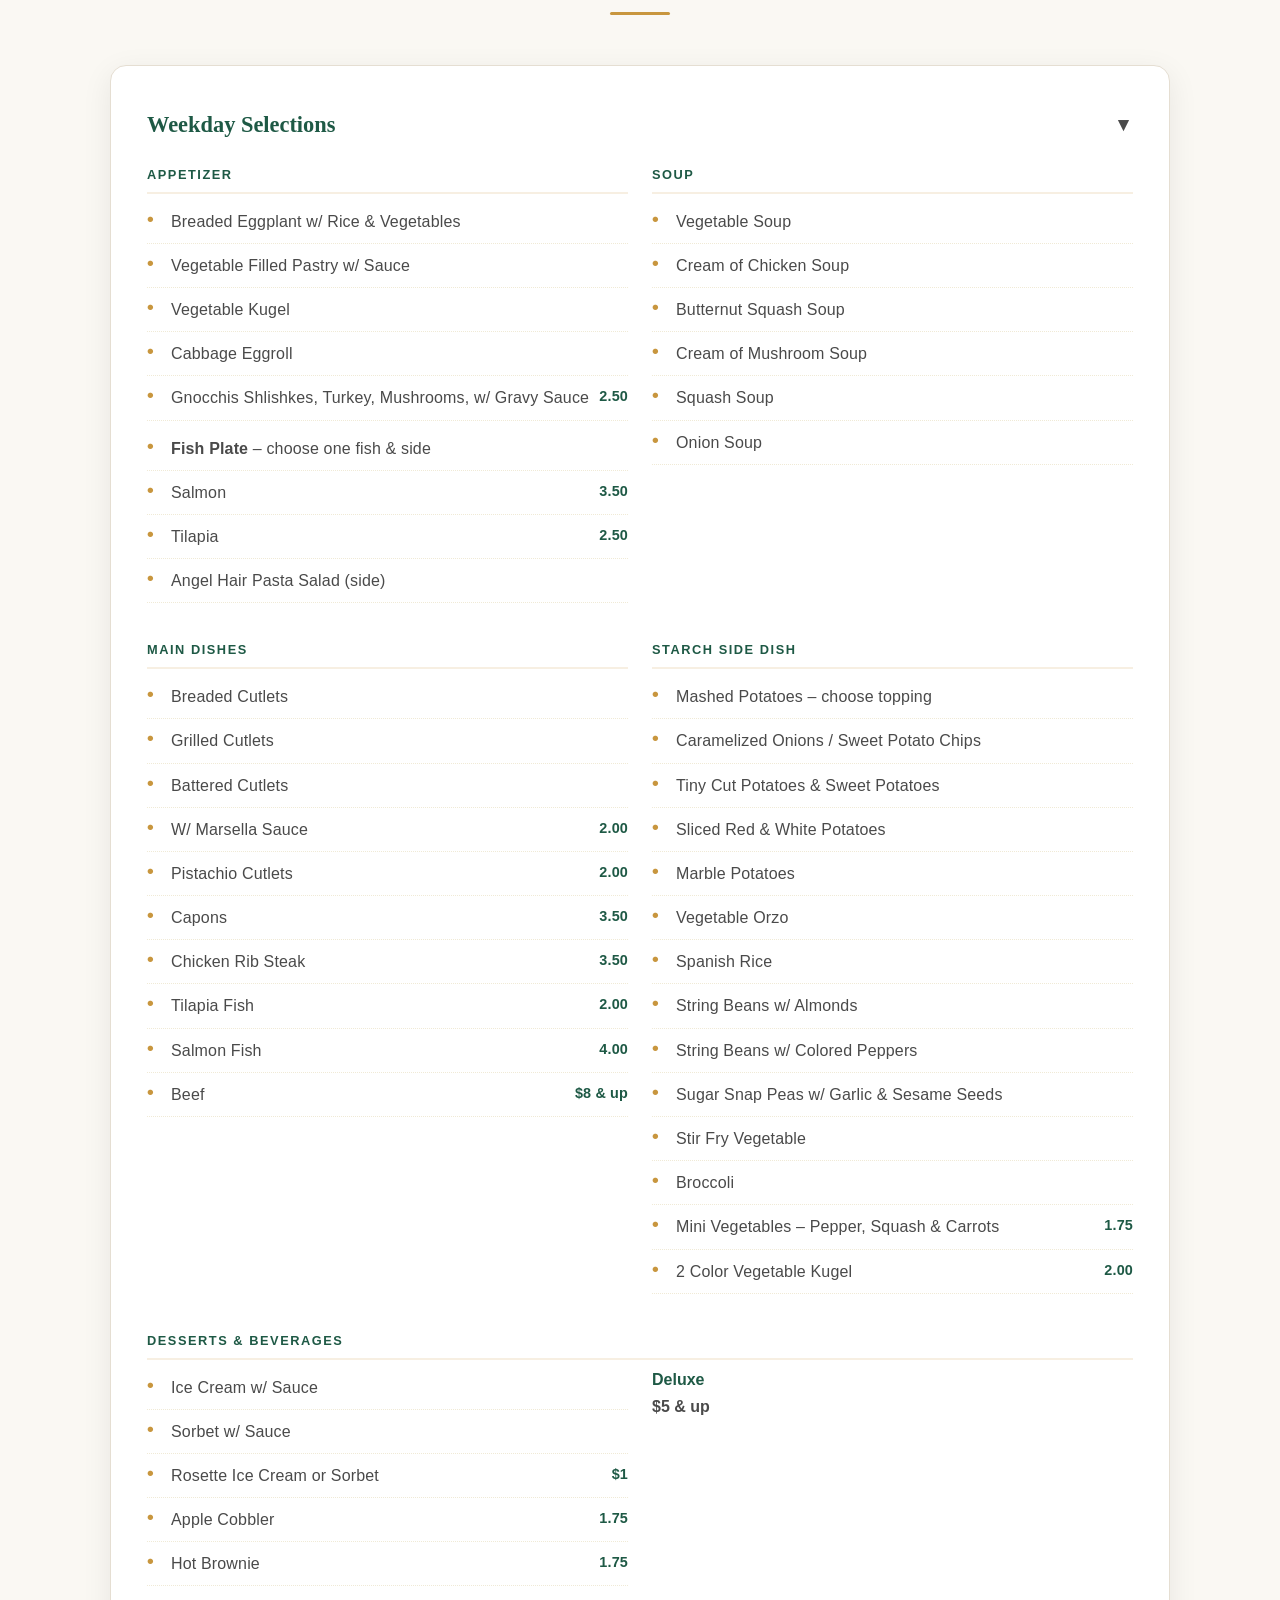
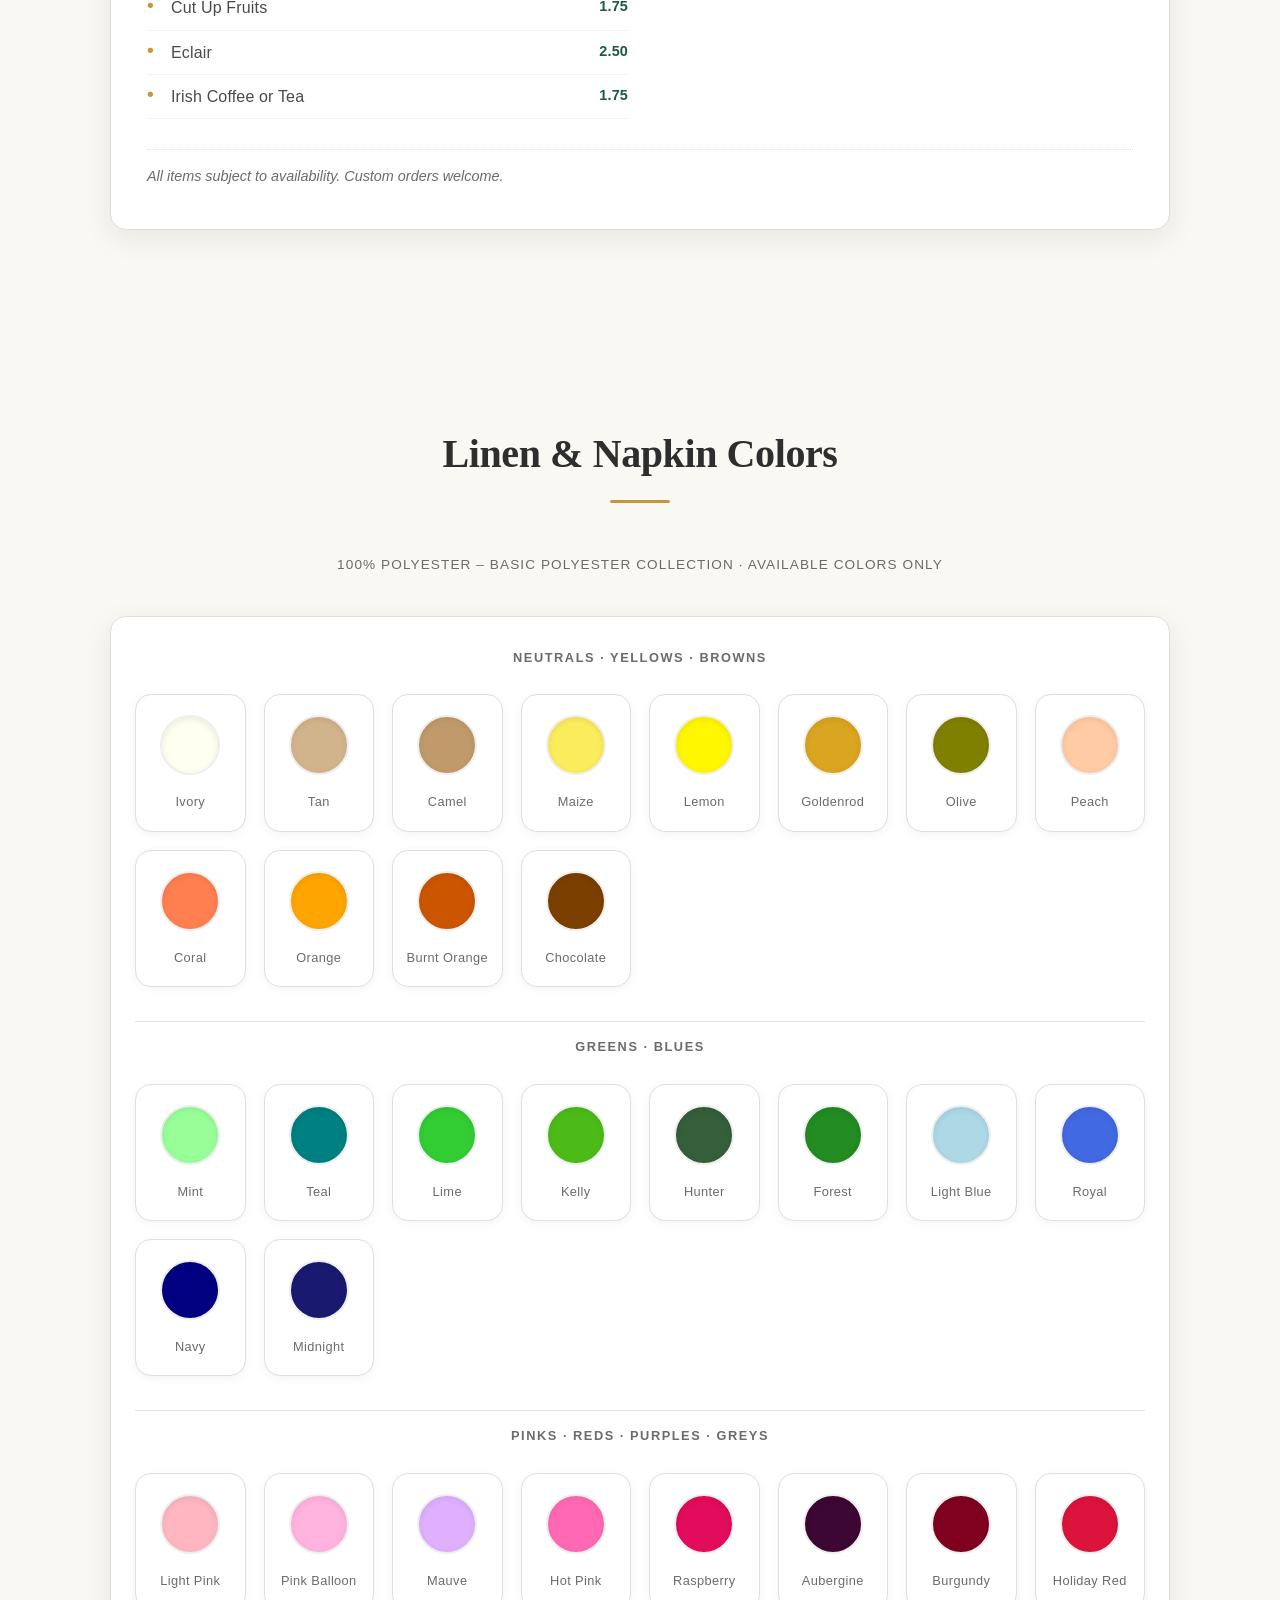
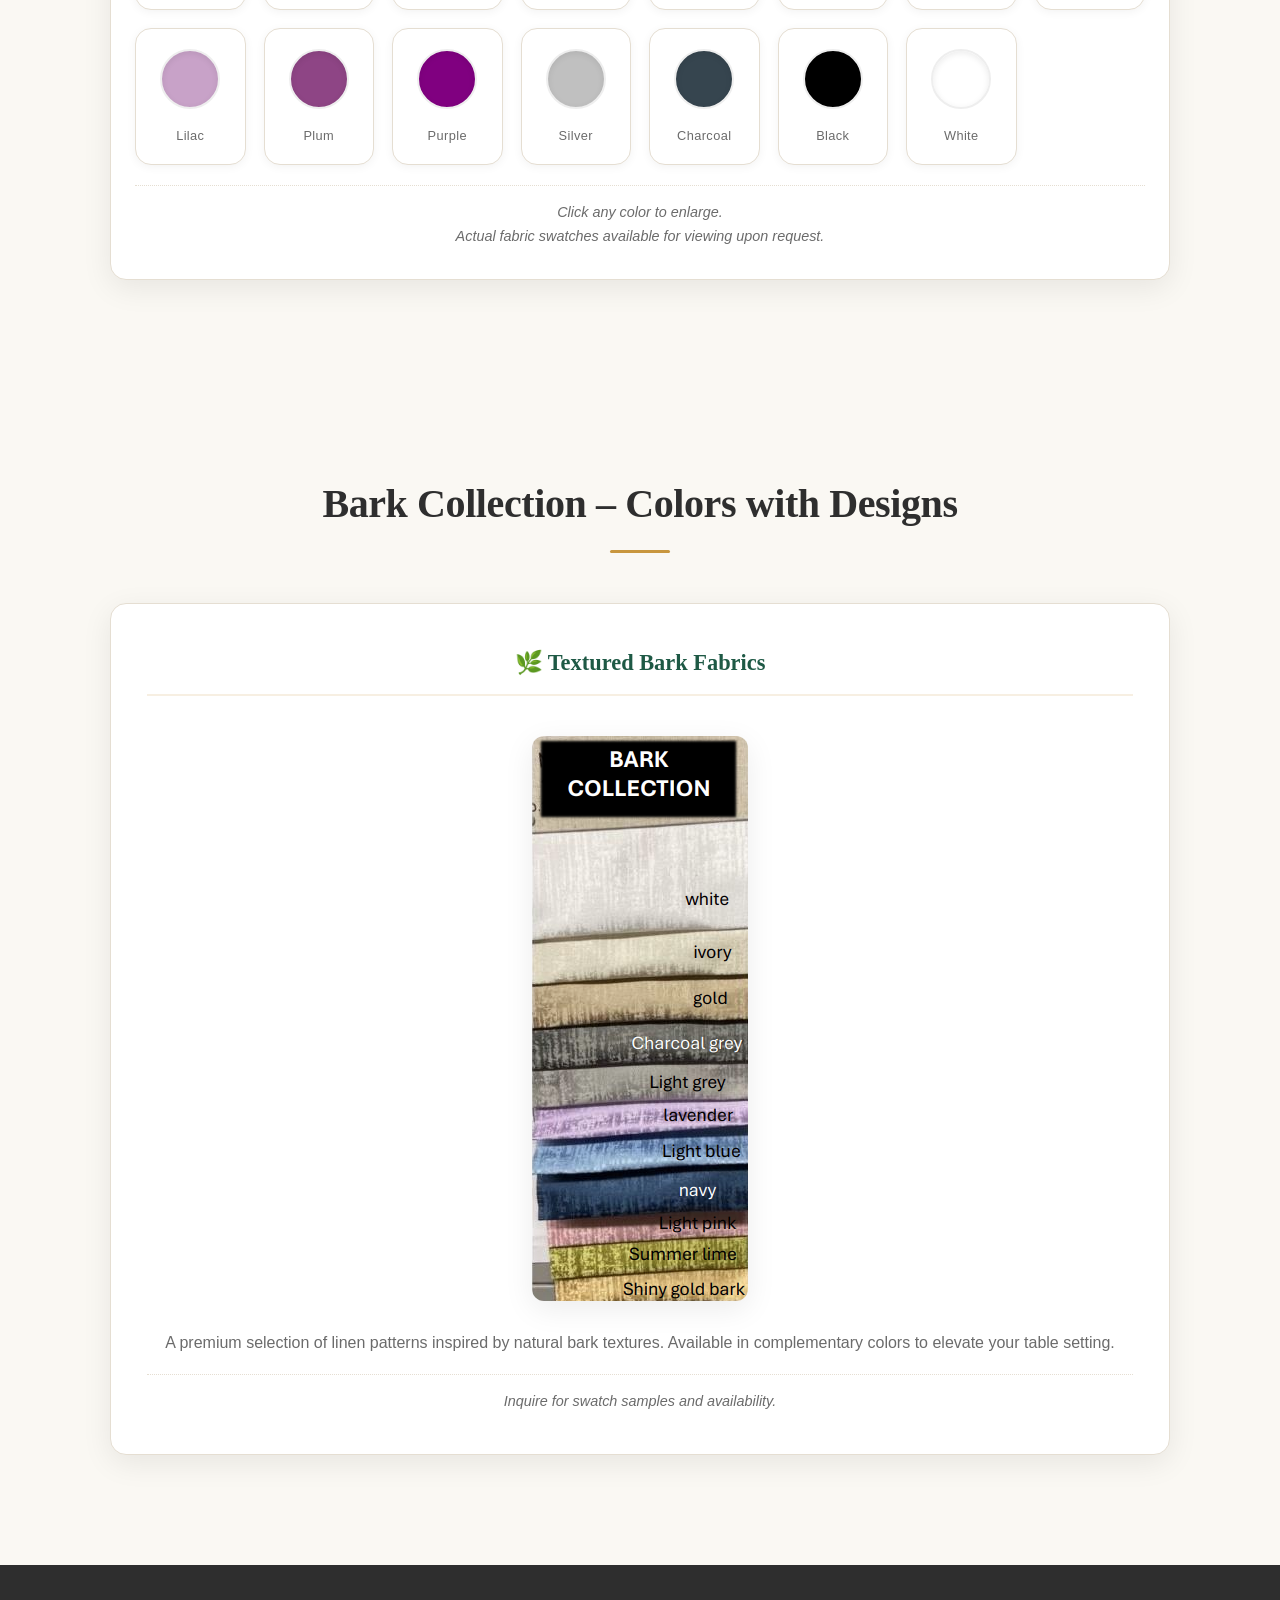
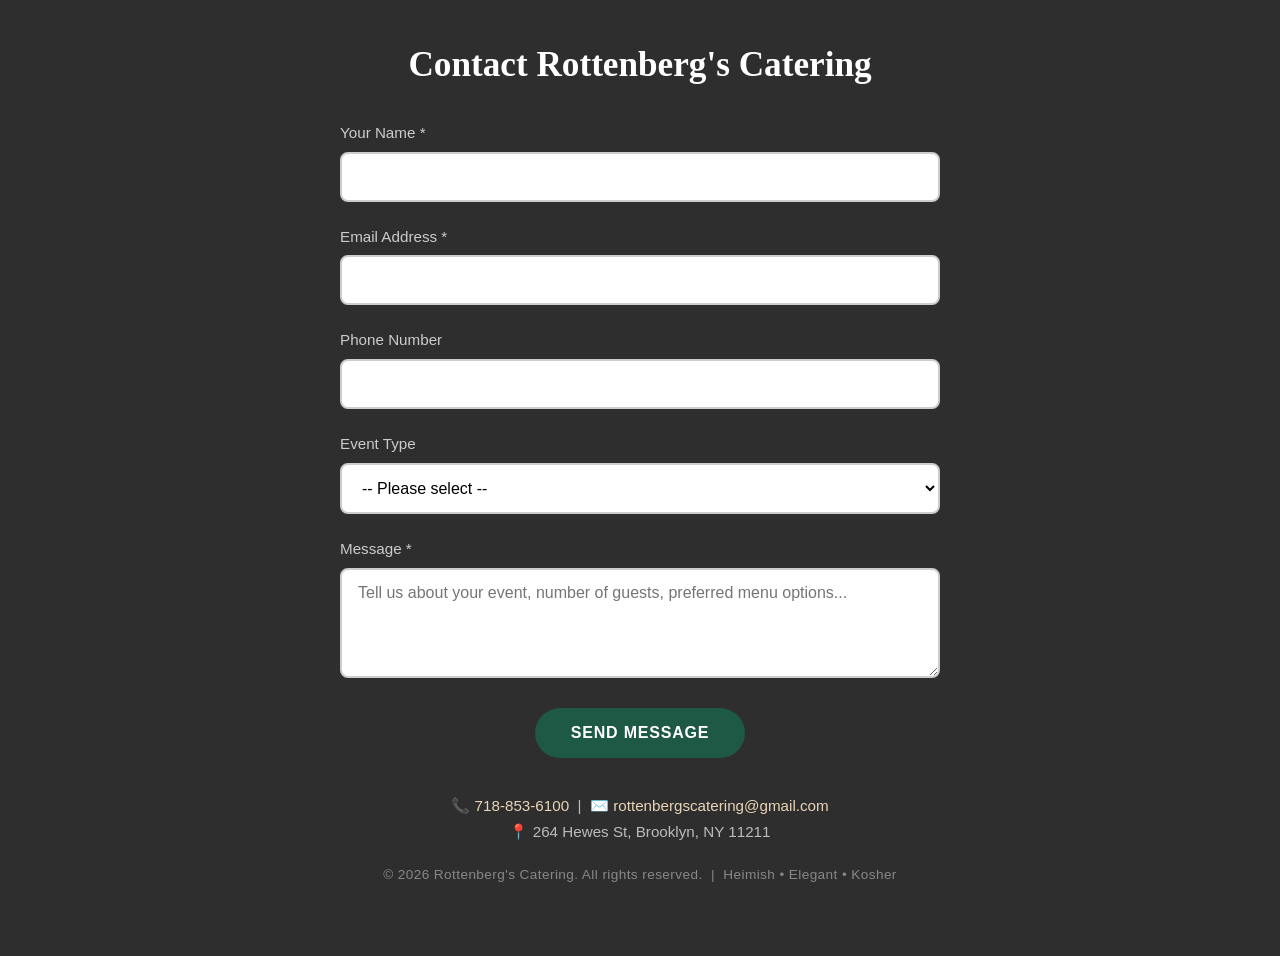
==== commit b85b05d6: "Recolor site: emerald + gold on ivory (was muddy beige/brown) - --bg beige #E6DFD3 -> bright ivory #" ====
--- a/index.html
+++ b/index.html
@@ -8,7 +8,7 @@
     <link rel="icon" href="favicon.ico" type="image/x-icon">
     <style>
         :root {
-            --bg: #E6DFD3;  /* Warm modern background – no more white! */
+            --bg: #FAF8F3;  /* Bright warm ivory */
             --white: #ffffff;
             --gold: #C8963E;
             --gold-light: #E8D5B7;
@@ -17,7 +17,7 @@
             --text: #4A4A4A;
             --text-light: #6B6B6B;
             --border: #E5DED2;
-            --accent: #A0522D;
+            --accent: #1E5945;  /* Emerald */
             --shadow-sm: 0 2px 10px rgba(0,0,0,0.05);
             --shadow-md: 0 8px 30px rgba(0,0,0,0.08);
             --shadow-lg: 0 15px 45px rgba(0,0,0,0.12);
@@ -85,8 +85,8 @@
             padding: 10px 24px;
         }
         .nav-bar a.nav-cta:hover {
-            background: #8B3E1F;
-            border-color: #8B3E1F;
+            background: #163D2B;
+            border-color: #163D2B;
             color: #fff;
         }
 
@@ -119,7 +119,7 @@
             content: '';
             position: absolute;
             inset: 0;
-            background: rgba(230, 223, 211, 0.85); /* Matches the new warm background */
+            background: rgba(250, 248, 243, 0.74); /* Light ivory veil — lets the food photo show */
         }
         .hero-content {
             position: relative;
@@ -147,7 +147,7 @@
         }
         .hero .sub-tagline {
             font-size: 0.95rem;
-            color: #8B7355;
+            color: #1E5945;
             letter-spacing: 0.08em;
             text-transform: uppercase;
             margin-bottom: 2rem;
@@ -214,7 +214,7 @@
             font-size: 0.95rem;
             text-transform: uppercase;
             letter-spacing: 0.1em;
-            color: #8B7355;
+            color: #1E5945;
             margin: 24px 0 10px;
             font-weight: 700;
         }
@@ -383,7 +383,7 @@
             font-size: 0.8rem;
             text-transform: uppercase;
             letter-spacing: 0.12em;
-            color: #B5A58C;
+            color: #6B6B6B;
             margin: 16px 0 8px;
             padding-top: 14px;
             border-top: 1px solid var(--border);
@@ -447,7 +447,7 @@
             transition: var(--transition);
         }
         .color-modal .close-btn:hover {
-            background: #8B3E1F;
+            background: #163D2B;
         }
 
         /* ─── CONTACT FORM SECTION ───────────── */
@@ -511,7 +511,7 @@
             letter-spacing: 0.05em;
         }
         .contact-form .btn-submit:hover {
-            background: #8B3E1F;
+            background: #163D2B;
             transform: translateY(-2px);
             box-shadow: 0 10px 20px rgba(0,0,0,0.2);
         }
@@ -583,7 +583,7 @@
             transform: translateY(0);
         }
         .back-to-top:hover {
-            background: #8B3E1F;
+            background: #163D2B;
             box-shadow: var(--shadow-lg);
             transform: translateY(-3px);
         }
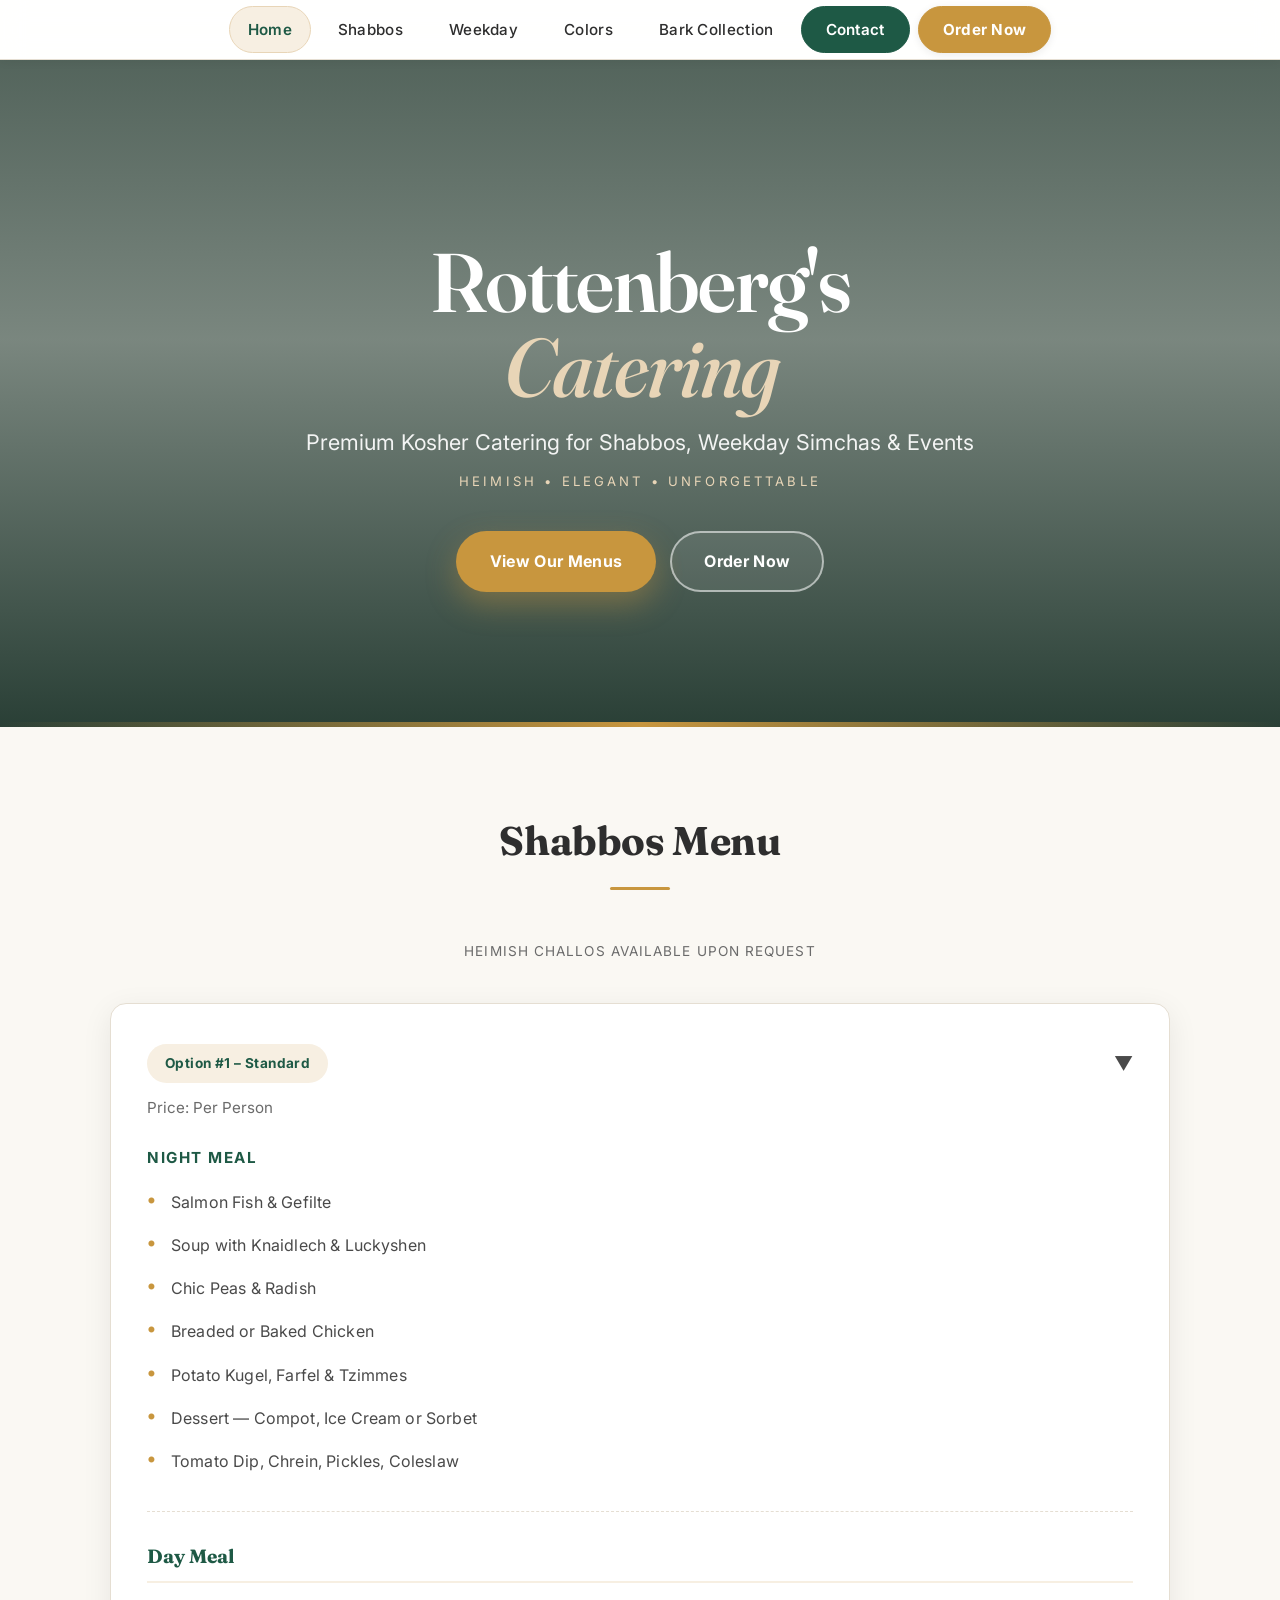
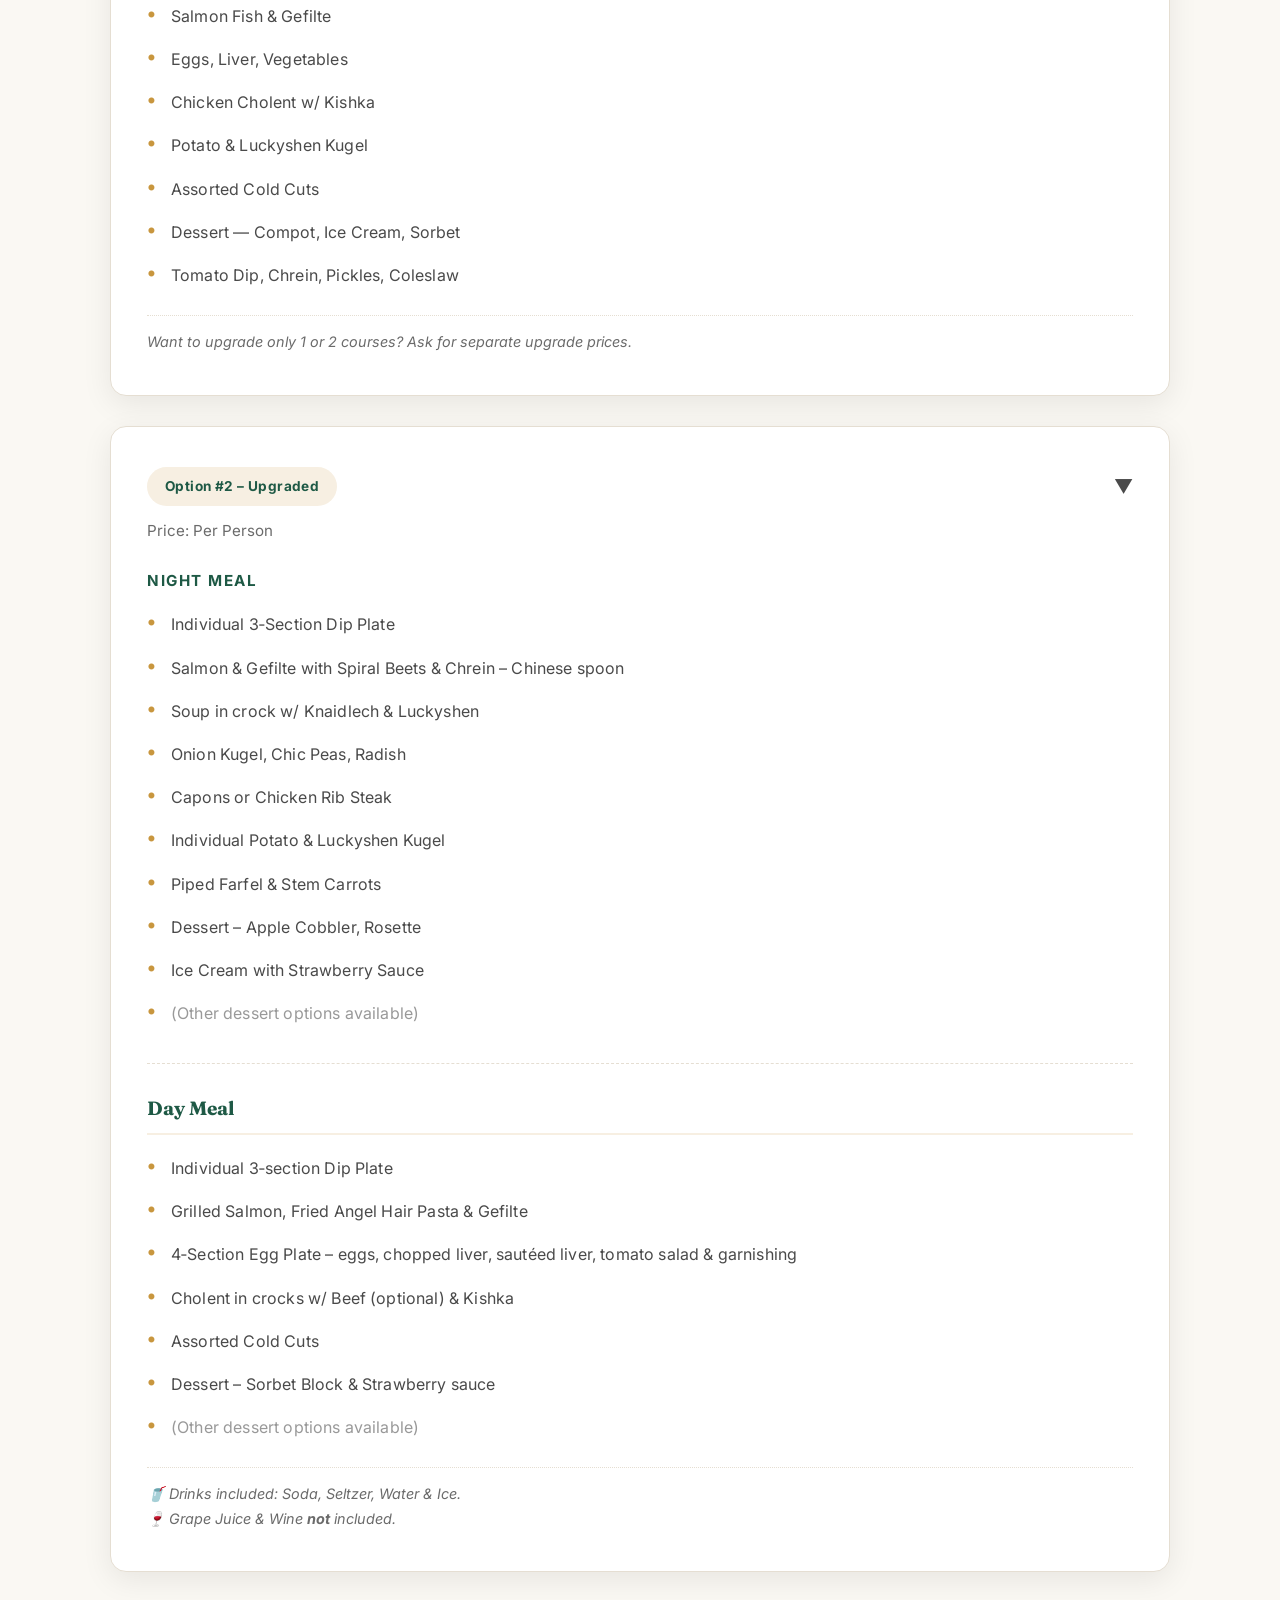
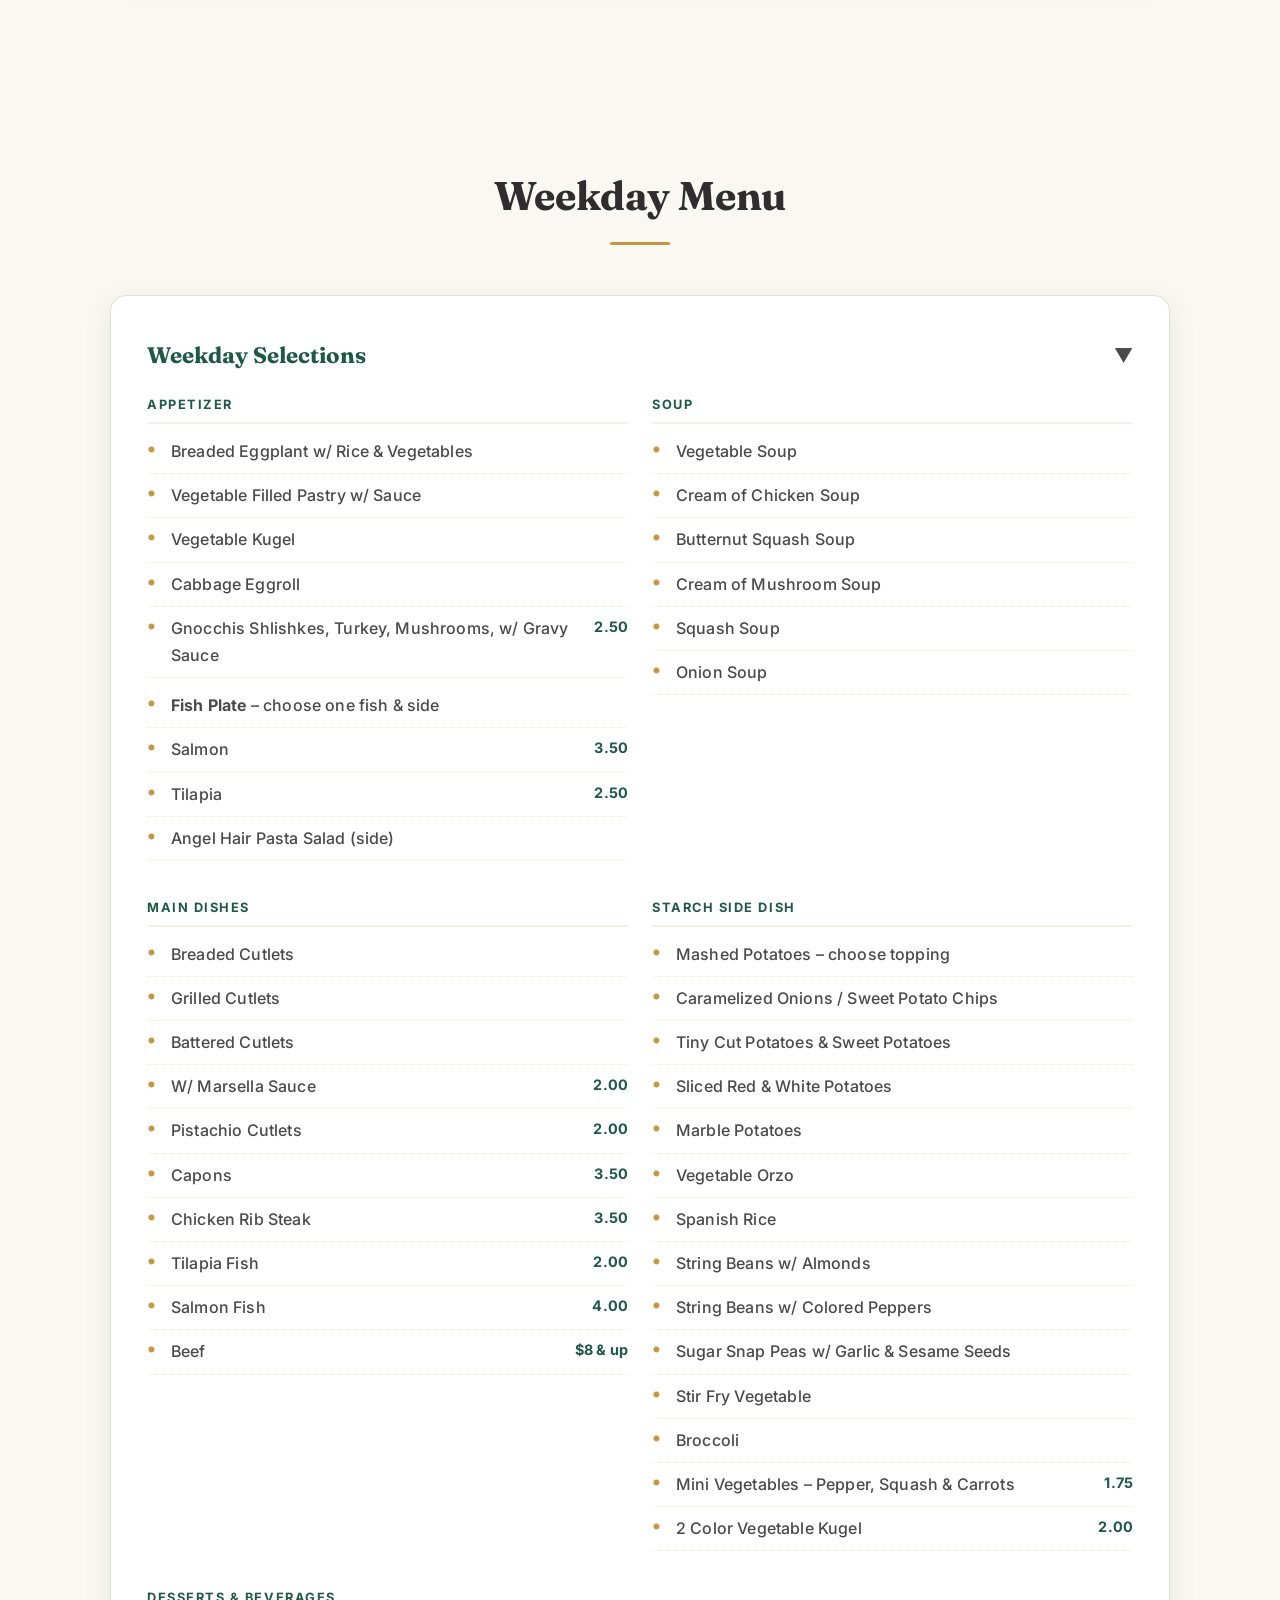
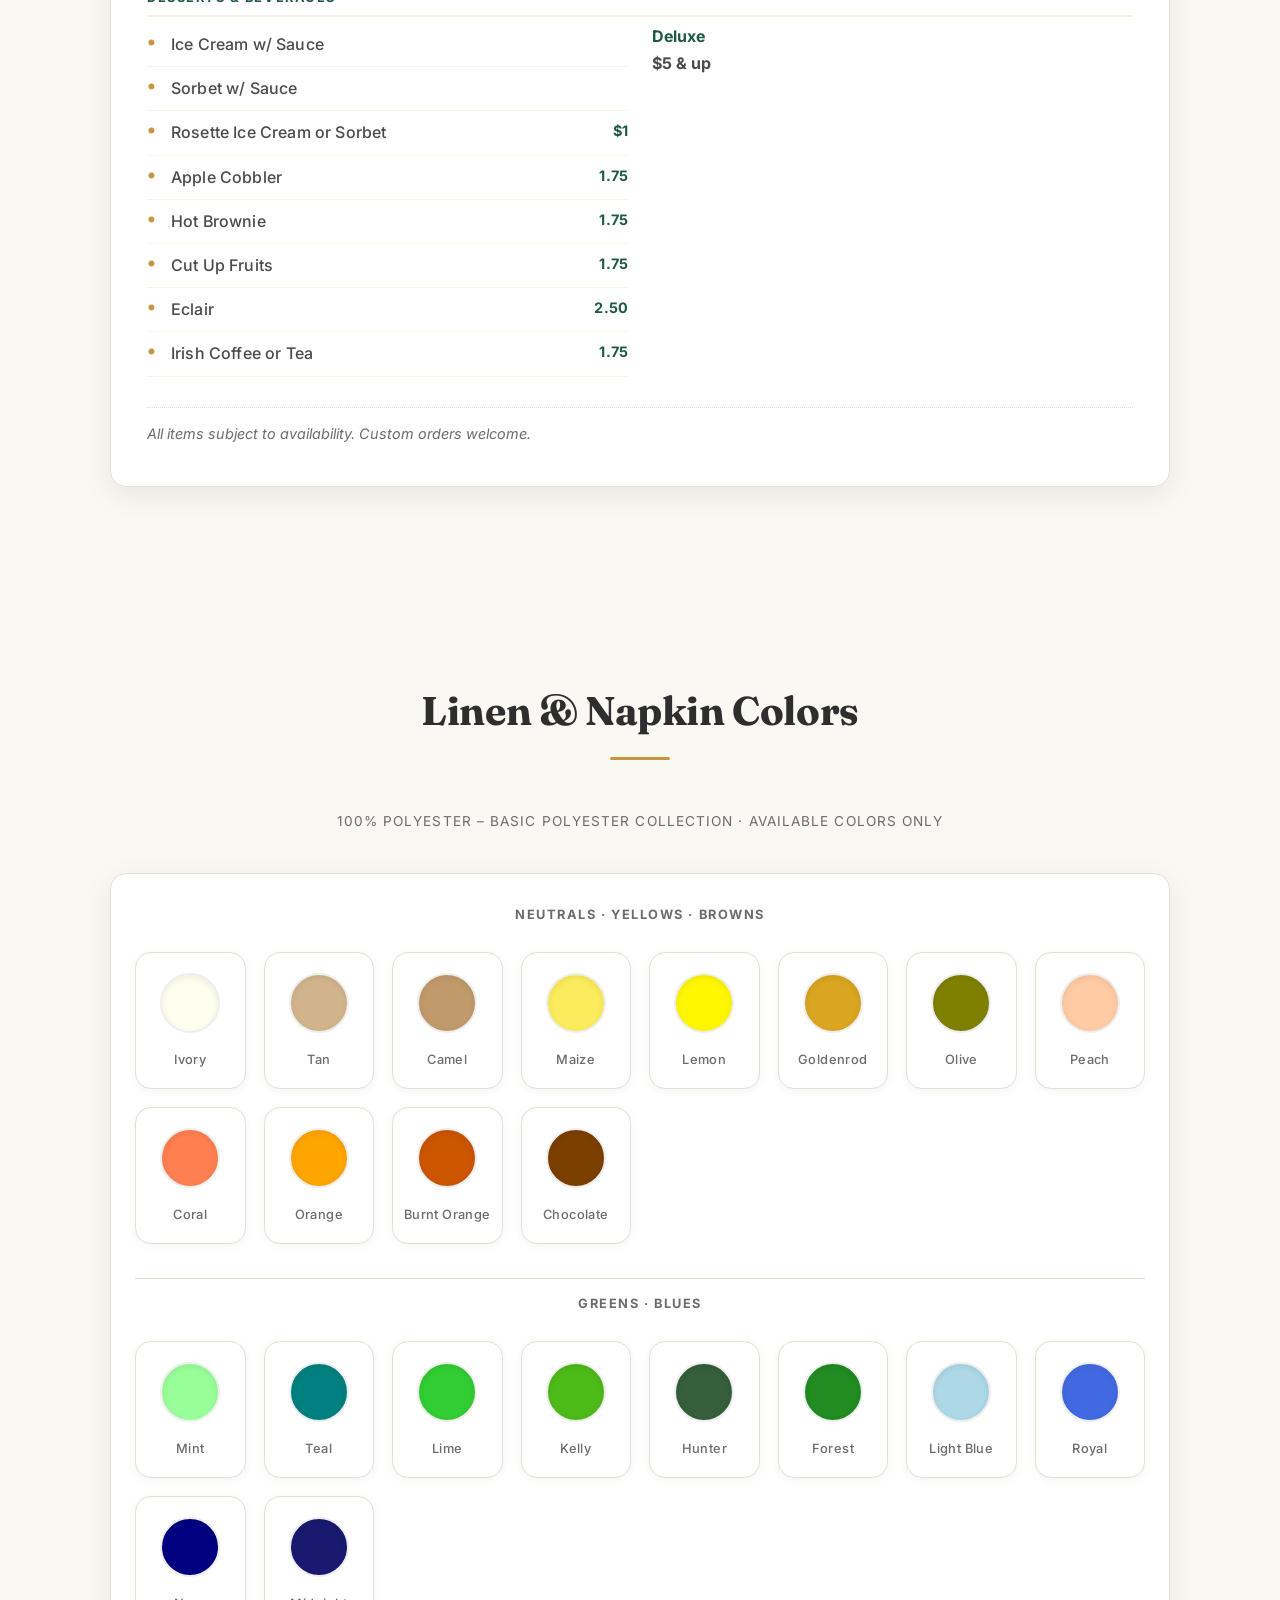
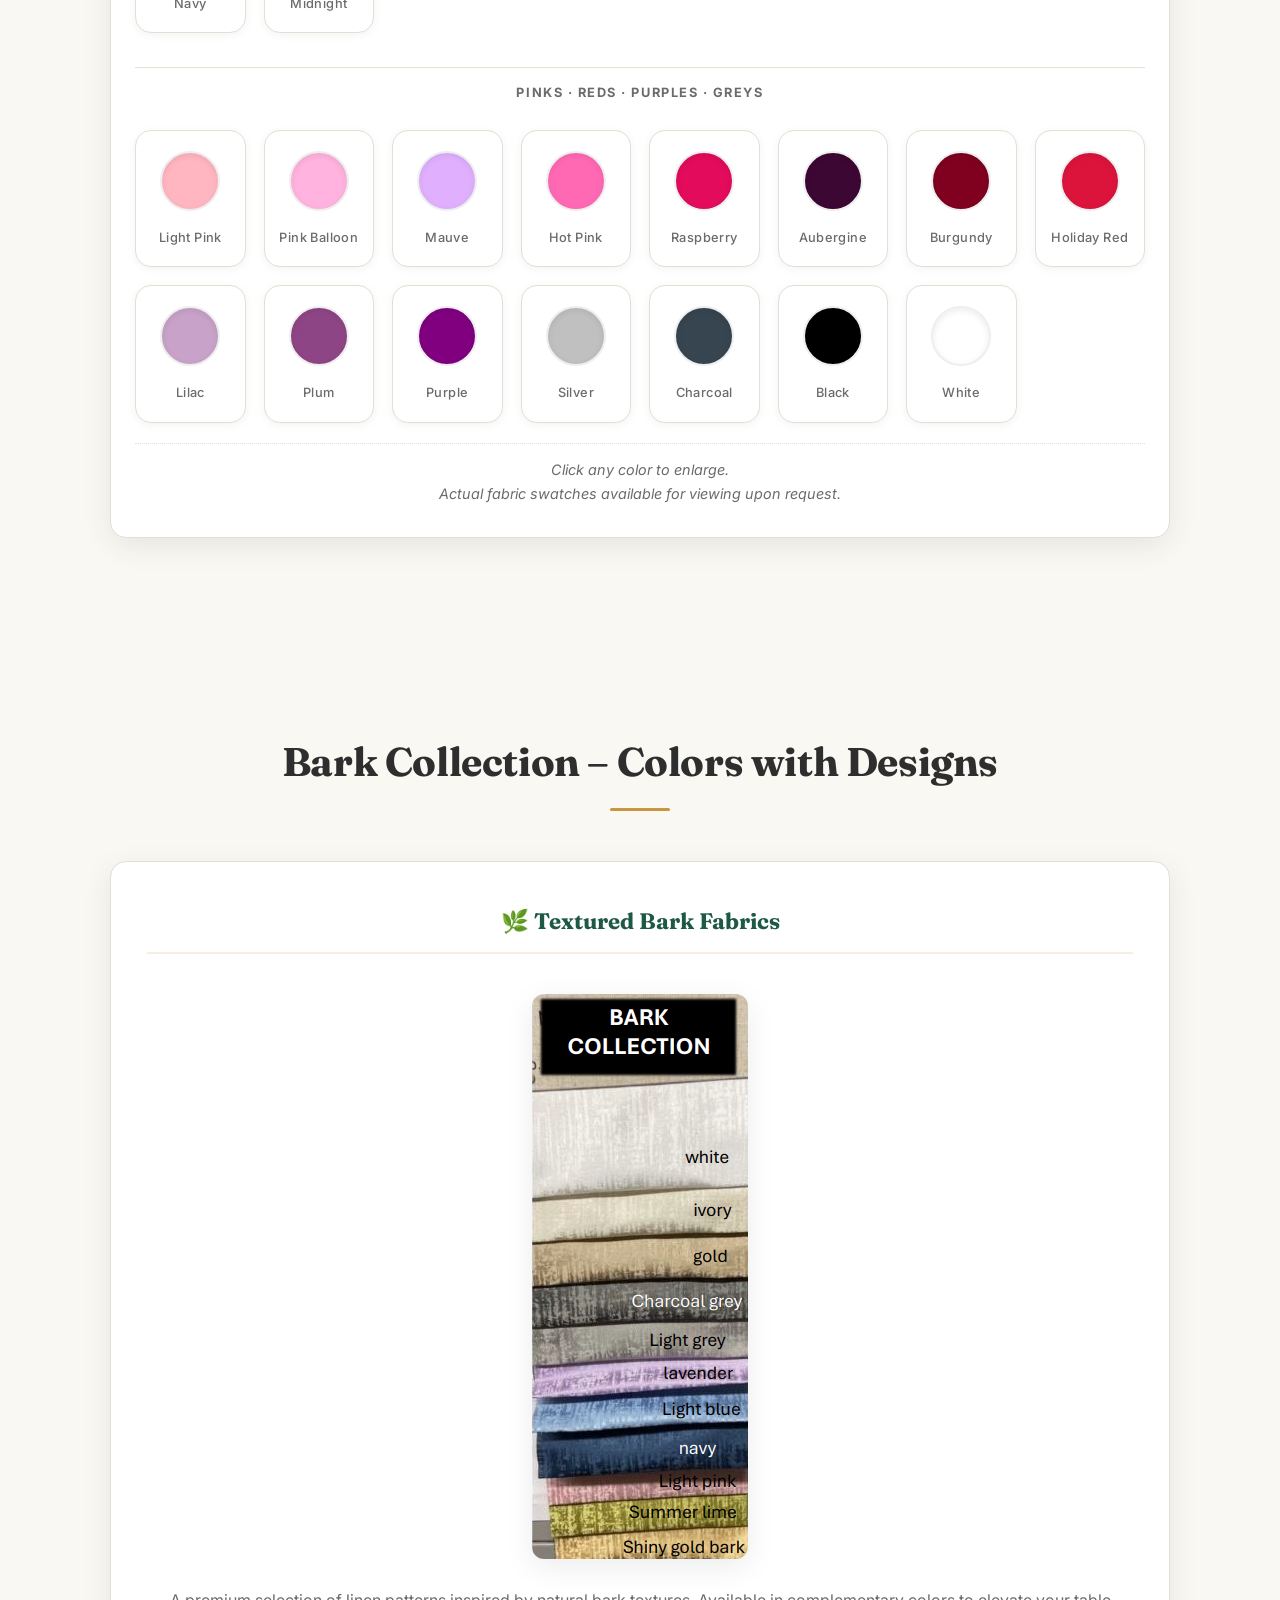
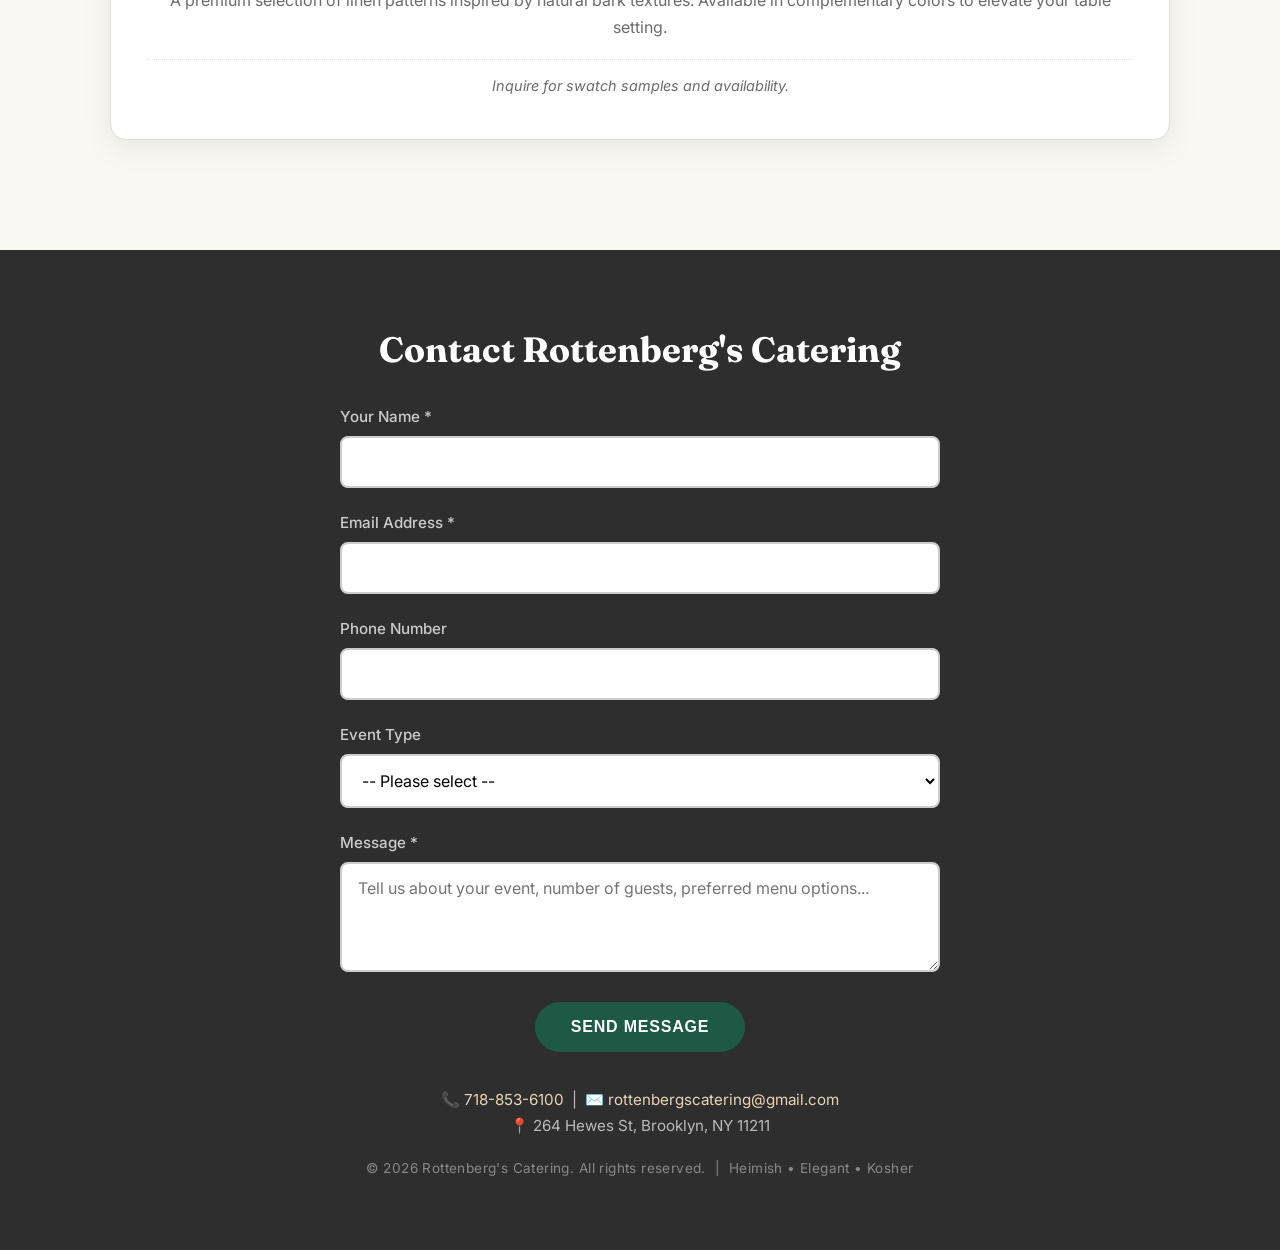
==== commit 77cd8634: "Redesign: load real fonts, cinematic hero, motion, polish - Load Fraunces (headings were silently fa" ====
--- a/index.html
+++ b/index.html
@@ -6,6 +6,9 @@
     <meta name="description" content="Rottenberg's Catering – Premium Kosher Catering for Shabbos, Weekday events & Simchas. Menus, linen colors, and more.">
     <title>Rottenberg's Catering | Kosher Catering</title>
     <link rel="icon" href="favicon.ico" type="image/x-icon">
+    <link rel="preconnect" href="https://fonts.googleapis.com">
+    <link rel="preconnect" href="https://fonts.gstatic.com" crossorigin>
+    <link href="https://fonts.googleapis.com/css2?family=Fraunces:ital,opsz,wght@0,9..144,400;0,9..144,500;0,9..144,600;0,9..144,700;1,9..144,400;1,9..144,500&family=Inter:wght@400;500;600;700&display=swap" rel="stylesheet">
     <style>
         :root {
             --bg: #FAF8F3;  /* Bright warm ivory */
@@ -23,7 +26,7 @@
             --shadow-lg: 0 15px 45px rgba(0,0,0,0.12);
             --radius: 16px;
             --transition: 0.3s ease;
-            --font-heading: 'Playfair Display', 'Georgia', serif;
+            --font-heading: 'Fraunces', 'Georgia', serif;
             --font-body: 'Inter', 'Segoe UI', sans-serif;
         }
 
@@ -110,8 +113,8 @@
         /* ─── HERO ──────────────────────────── */
         .hero {
             text-align: center;
-            padding: 120px 20px 100px;
-            background: url('https://images.unsplash.com/photo-1517248135467-4c7edcad34c4?ixlib=rb-4.0.3&auto=format&fit=crop&w=1350&q=80') center/cover no-repeat;
+            padding: clamp(130px,20vh,200px) 20px clamp(110px,15vh,160px);
+            background: url('https://images.unsplash.com/photo-1517248135467-4c7edcad34c4?ixlib=rb-4.0.3&auto=format&fit=crop&w=1600&q=80') center/cover no-repeat;
             position: relative;
             overflow: hidden;
         }
@@ -119,39 +122,80 @@
             content: '';
             position: absolute;
             inset: 0;
-            background: rgba(250, 248, 243, 0.74); /* Light ivory veil — lets the food photo show */
+            background: linear-gradient(180deg, rgba(13,38,28,.70) 0%, rgba(13,38,28,.54) 42%, rgba(13,38,28,.88) 100%);
+        }
+        .hero::after {
+            content: '';
+            position: absolute;
+            left: 0; right: 0; bottom: 0; height: 5px;
+            background: linear-gradient(90deg, transparent, var(--gold), transparent);
         }
         .hero-content {
             position: relative;
             z-index: 1;
-            max-width: 720px;
+            max-width: 780px;
             margin: 0 auto;
         }
         .hero h1 {
             font-family: var(--font-heading);
-            font-size: clamp(2.8rem, 6vw, 4rem);
-            color: var(--charcoal);
-            letter-spacing: -0.01em;
-            margin-bottom: 10px;
-            font-weight: 700;
+            font-size: clamp(3rem, 7.5vw, 5.2rem);
+            color: #fff;
+            letter-spacing: -0.02em;
+            line-height: 1.02;
+            margin-bottom: 16px;
+            font-weight: 600;
         }
         .hero h1 span {
-            color: var(--accent);
-            font-weight: 700;
+            display: block;
+            color: var(--gold-light);
+            font-style: italic;
+            font-weight: 500;
         }
         .hero .tagline {
-            font-size: 1.25rem;
-            color: var(--text-light);
-            margin-bottom: 6px;
-            letter-spacing: 0.03em;
+            font-size: clamp(1.1rem, 2vw, 1.35rem);
+            color: rgba(255,255,255,.92);
+            margin-bottom: 12px;
+            line-height: 1.5;
         }
         .hero .sub-tagline {
-            font-size: 0.95rem;
-            color: #1E5945;
-            letter-spacing: 0.08em;
+            font-size: 0.82rem;
+            color: var(--gold-light);
+            letter-spacing: 0.24em;
             text-transform: uppercase;
-            margin-bottom: 2rem;
-        }
+            margin-bottom: 2.4rem;
+        }
+        .hero-cta {
+            display: flex;
+            gap: 14px;
+            justify-content: center;
+            flex-wrap: wrap;
+        }
+        .hero-btn {
+            display: inline-block;
+            padding: 15px 32px;
+            border-radius: 40px;
+            font-weight: 700;
+            font-size: 1rem;
+            text-decoration: none;
+            letter-spacing: .02em;
+            transition: var(--transition);
+            border: 2px solid transparent;
+        }
+        .hero-btn--gold { background: var(--gold); color: #fff; box-shadow: 0 12px 30px rgba(200,150,62,.4); }
+        .hero-btn--gold:hover { background: #d9a84c; transform: translateY(-3px); box-shadow: 0 18px 40px rgba(200,150,62,.5); }
+        .hero-btn--ghost { background: rgba(255,255,255,.08); color: #fff; border-color: rgba(255,255,255,.55); -webkit-backdrop-filter: blur(4px); backdrop-filter: blur(4px); }
+        .hero-btn--ghost:hover { background: #fff; color: var(--accent); transform: translateY(-3px); }
+        .hero h1, .hero .tagline, .hero .sub-tagline, .hero-cta {
+            opacity: 0;
+            animation: heroUp .9s cubic-bezier(.22,1,.36,1) forwards;
+        }
+        .hero .tagline { animation-delay: .12s; }
+        .hero .sub-tagline { animation-delay: .22s; }
+        .hero-cta { animation-delay: .34s; }
+        @keyframes heroUp { from { opacity: 0; transform: translateY(26px); } to { opacity: 1; transform: none; } }
+        .reveal { opacity: 0; transform: translateY(30px); transition: opacity .7s ease, transform .7s cubic-bezier(.22,1,.36,1); }
+        .reveal.in { opacity: 1; transform: none; }
+        @media (prefers-reduced-motion: reduce) { .reveal, .hero h1, .hero .tagline, .hero .sub-tagline, .hero-cta { opacity: 1 !important; transform: none !important; animation: none !important; } }
 
         /* ─── SECTION STYLES ────────────────── */
         .section {
@@ -200,6 +244,8 @@
         }
         .card:hover {
             box-shadow: var(--shadow-lg);
+            transform: translateY(-4px);
+            border-color: var(--gold-light);
         }
         .card h3 {
             font-family: var(--font-heading);
@@ -627,6 +673,10 @@
             <h1>Rottenberg's <span>Catering</span></h1>
             <p class="tagline">Premium Kosher Catering for Shabbos, Weekday Simchas &amp; Events</p>
             <p class="sub-tagline">Heimish • Elegant • Unforgettable</p>
+            <div class="hero-cta">
+                <a href="#shabbos-menu" class="hero-btn hero-btn--gold">View Our Menus</a>
+                <a href="order.html" class="hero-btn hero-btn--ghost">Order Now</a>
+            </div>
         </div>
     </header>
 
@@ -1040,5 +1090,16 @@
             }
         });
     </script>
+    <script>
+      (function(){
+        var els = document.querySelectorAll('.section-title, .card, .color-grid, .contact-form, .contact-info-compact');
+        els.forEach(function(el){ el.classList.add('reveal'); });
+        if (!('IntersectionObserver' in window)) { els.forEach(function(el){ el.classList.add('in'); }); return; }
+        var io = new IntersectionObserver(function(entries){
+          entries.forEach(function(e){ if (e.isIntersecting){ e.target.classList.add('in'); io.unobserve(e.target); } });
+        }, { threshold: 0.12, rootMargin: '0px 0px -8% 0px' });
+        els.forEach(function(el){ io.observe(el); });
+      })();
+    </script>
 </body>
 </html>
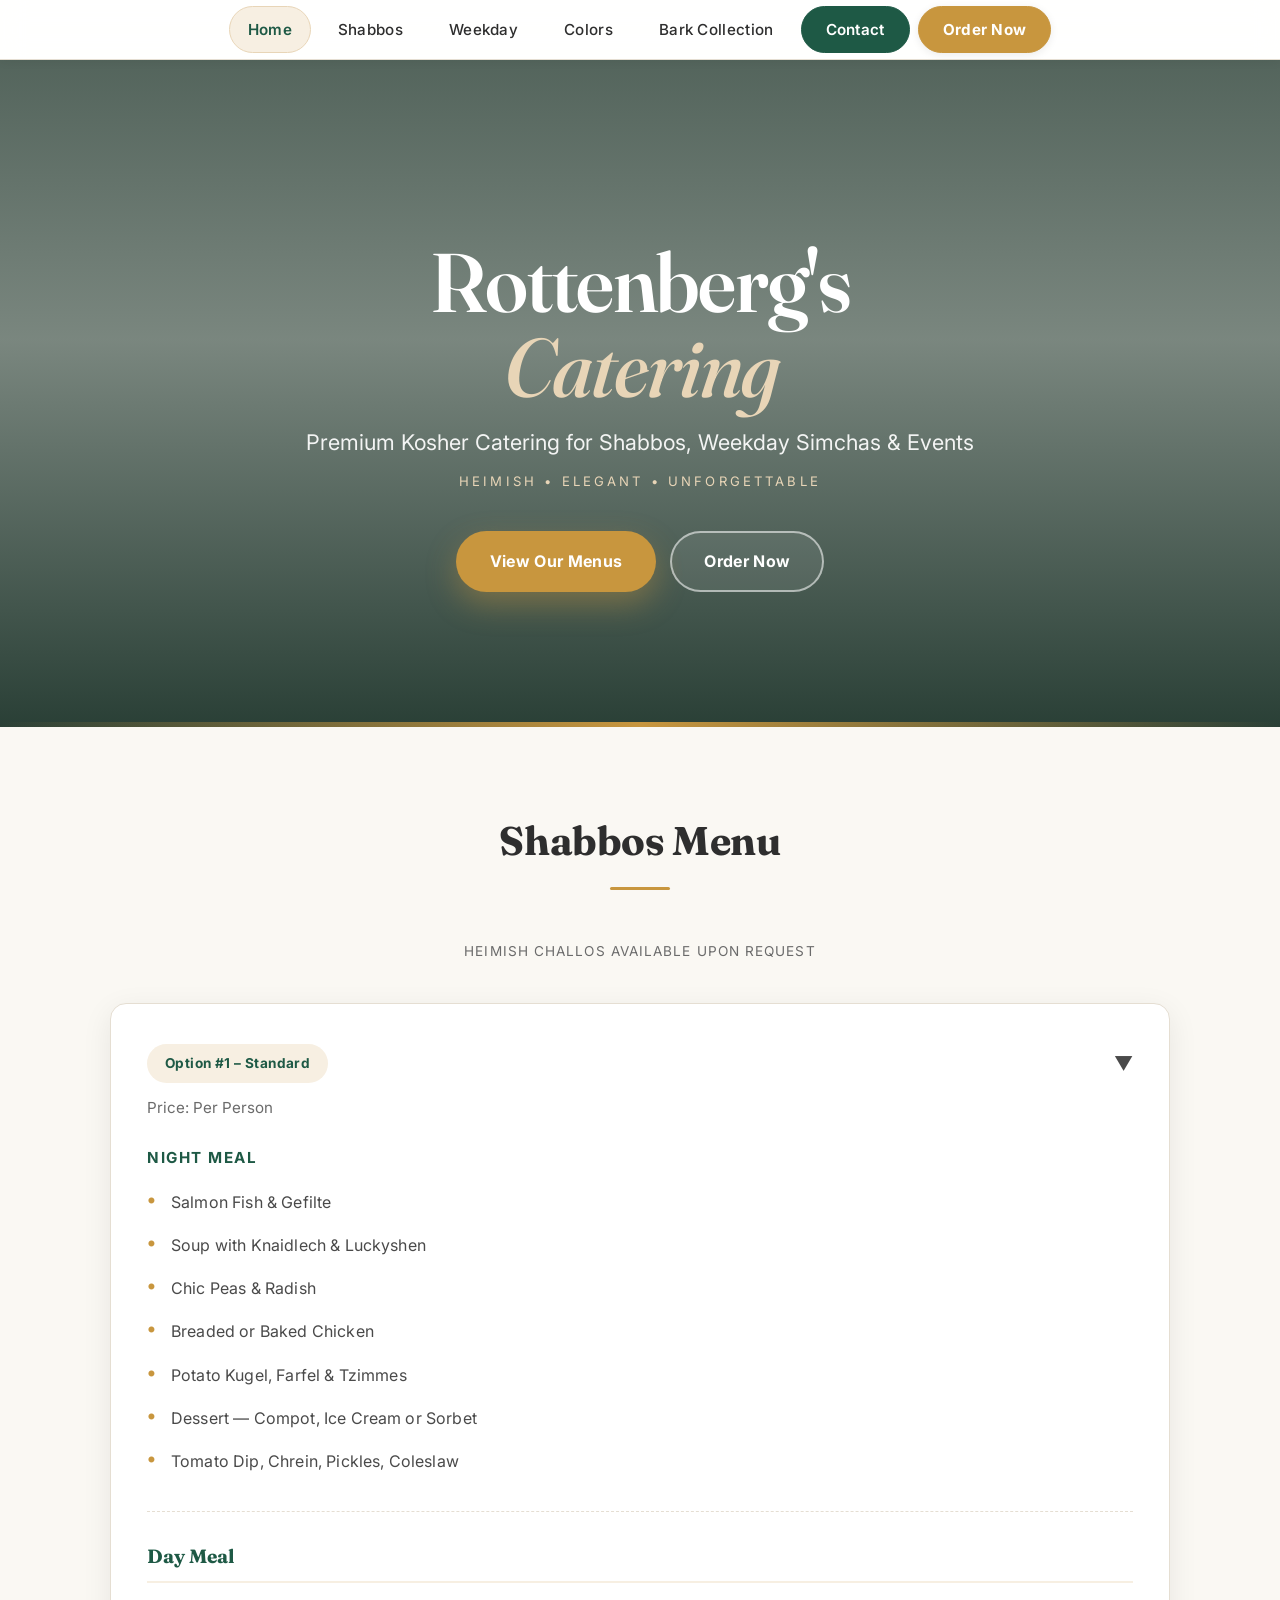
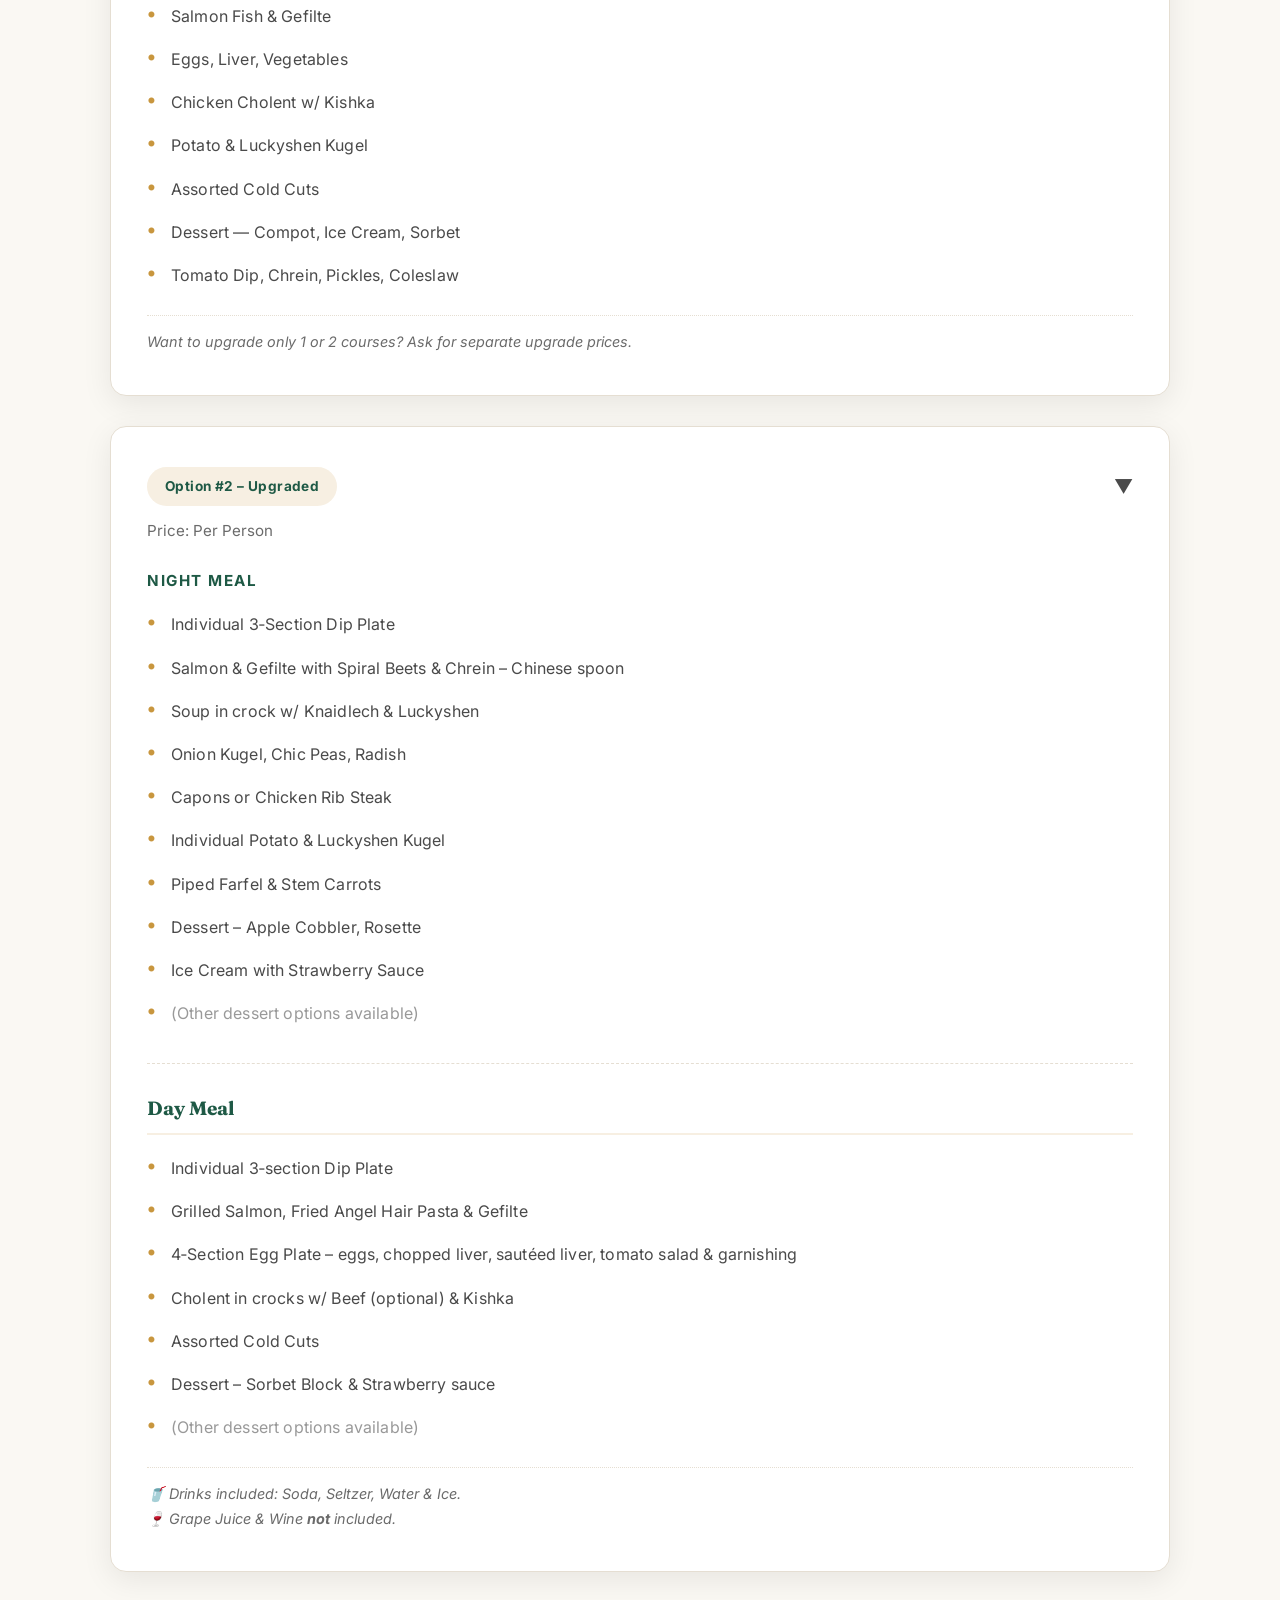
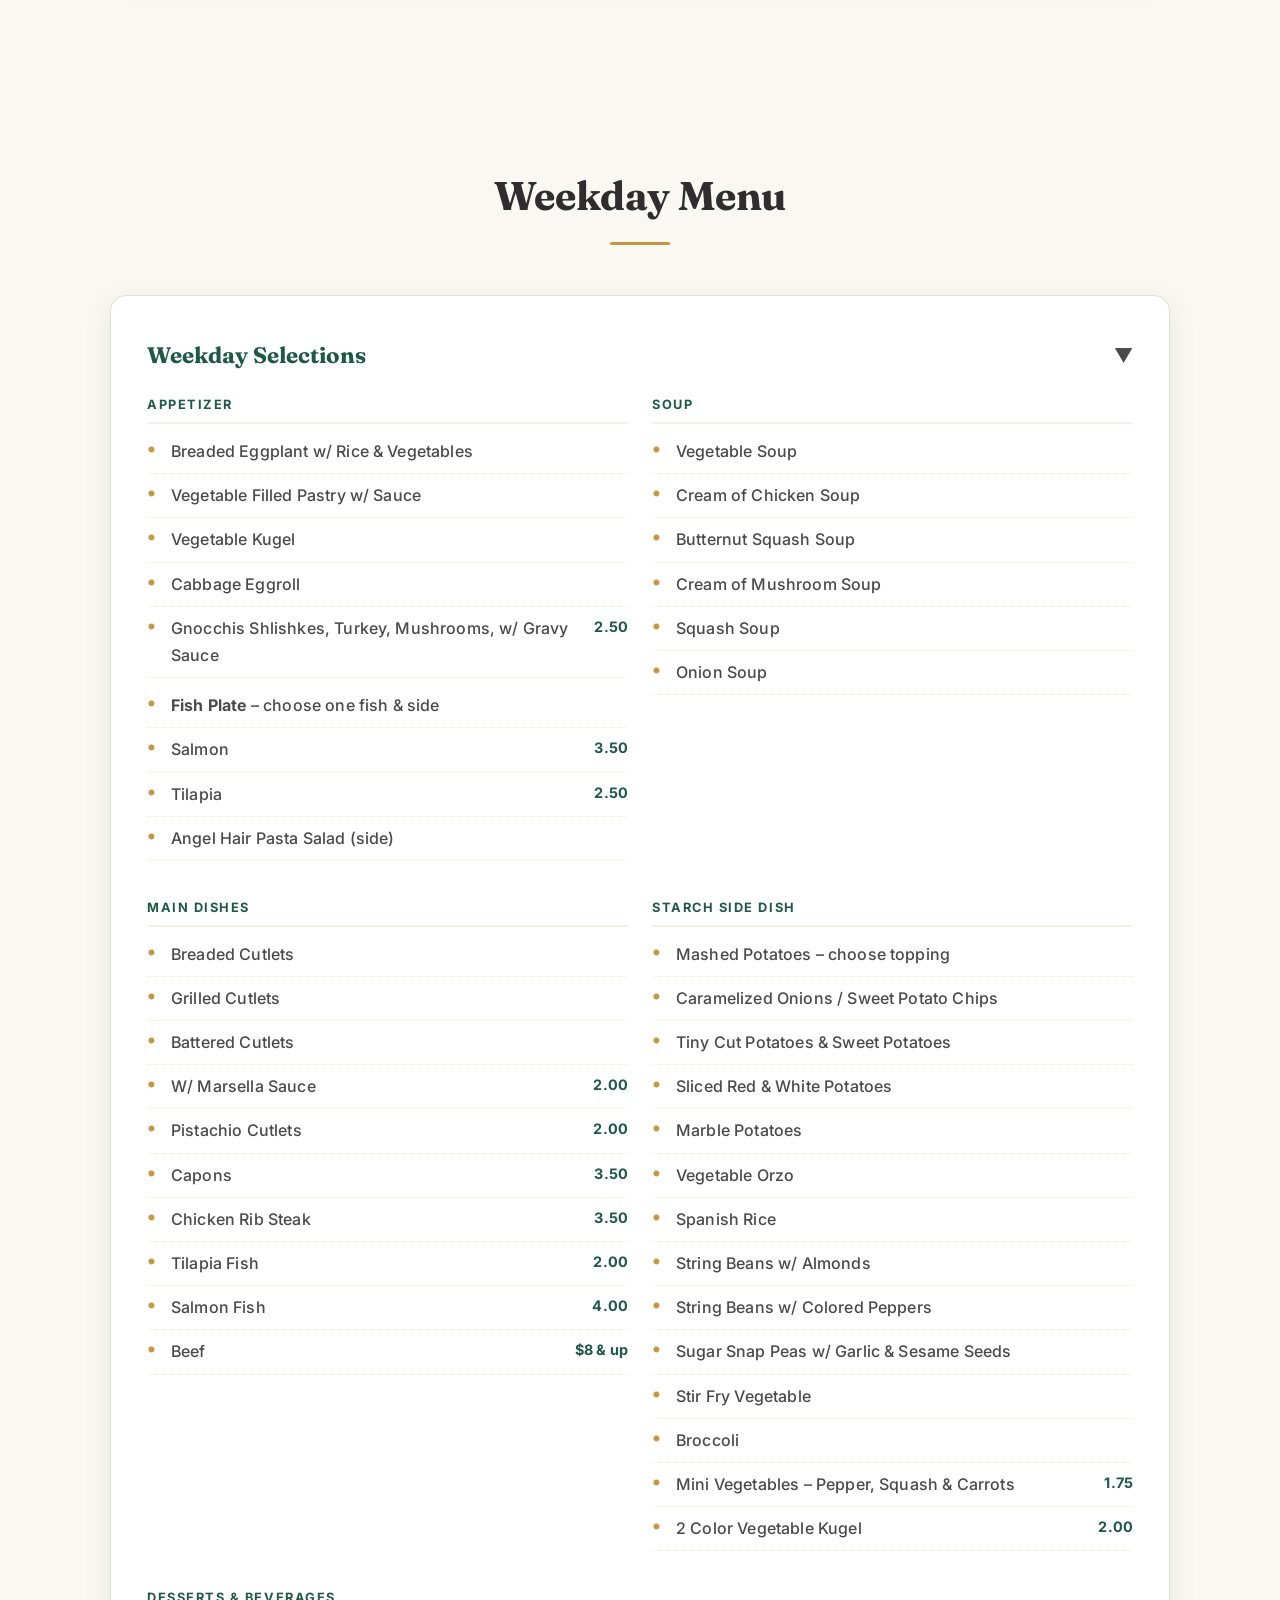
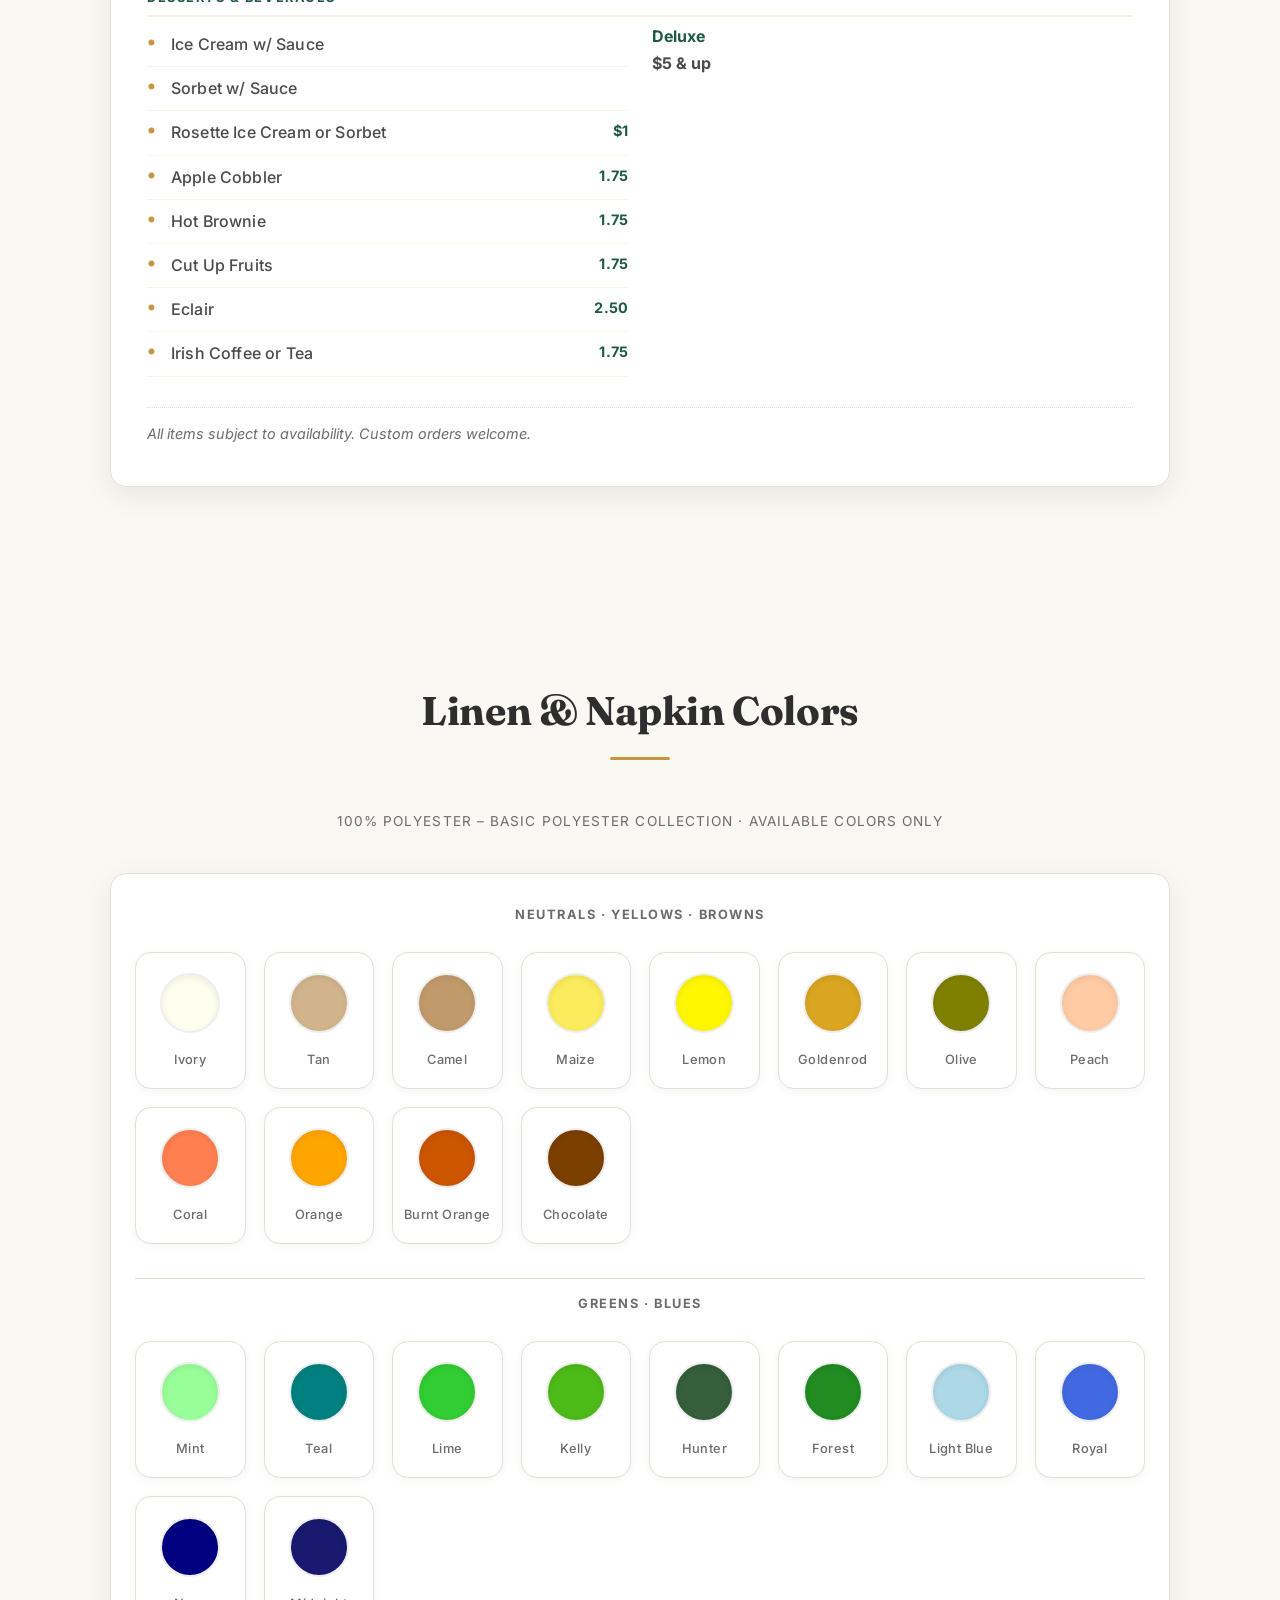
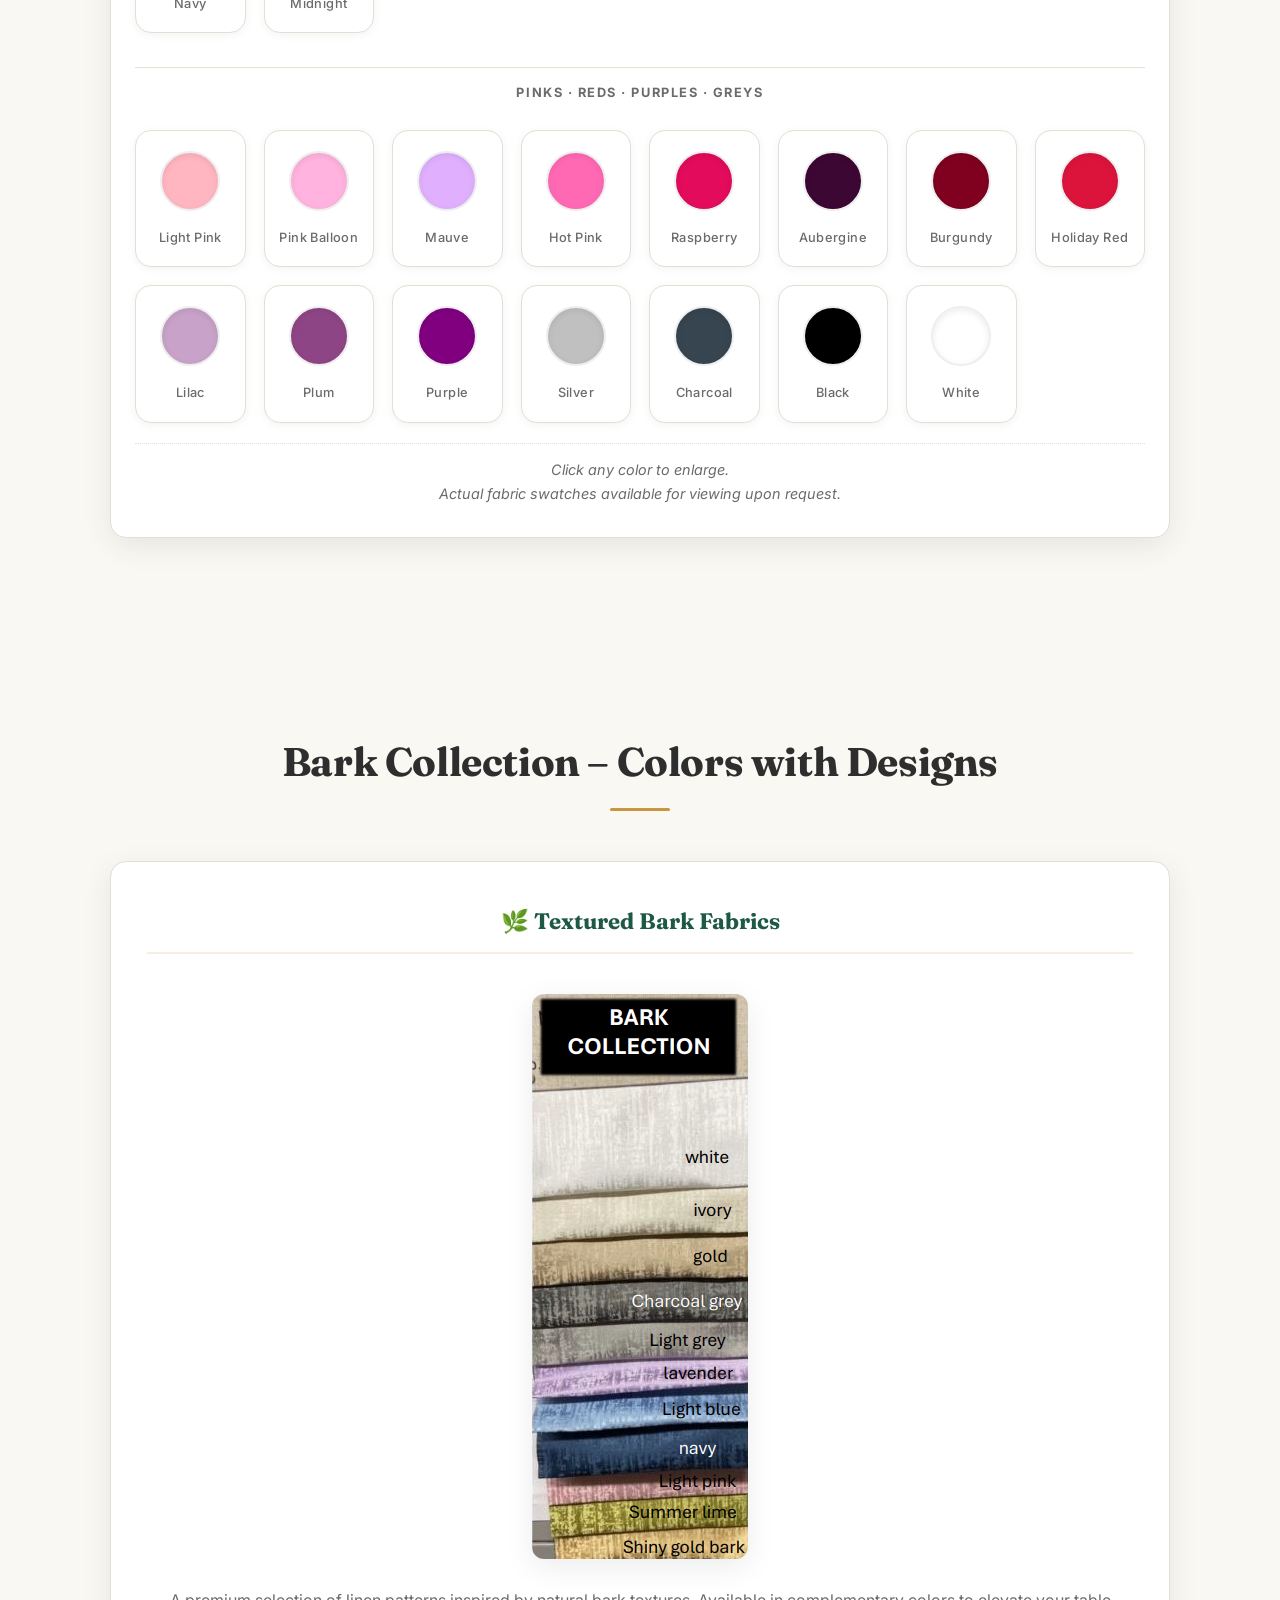
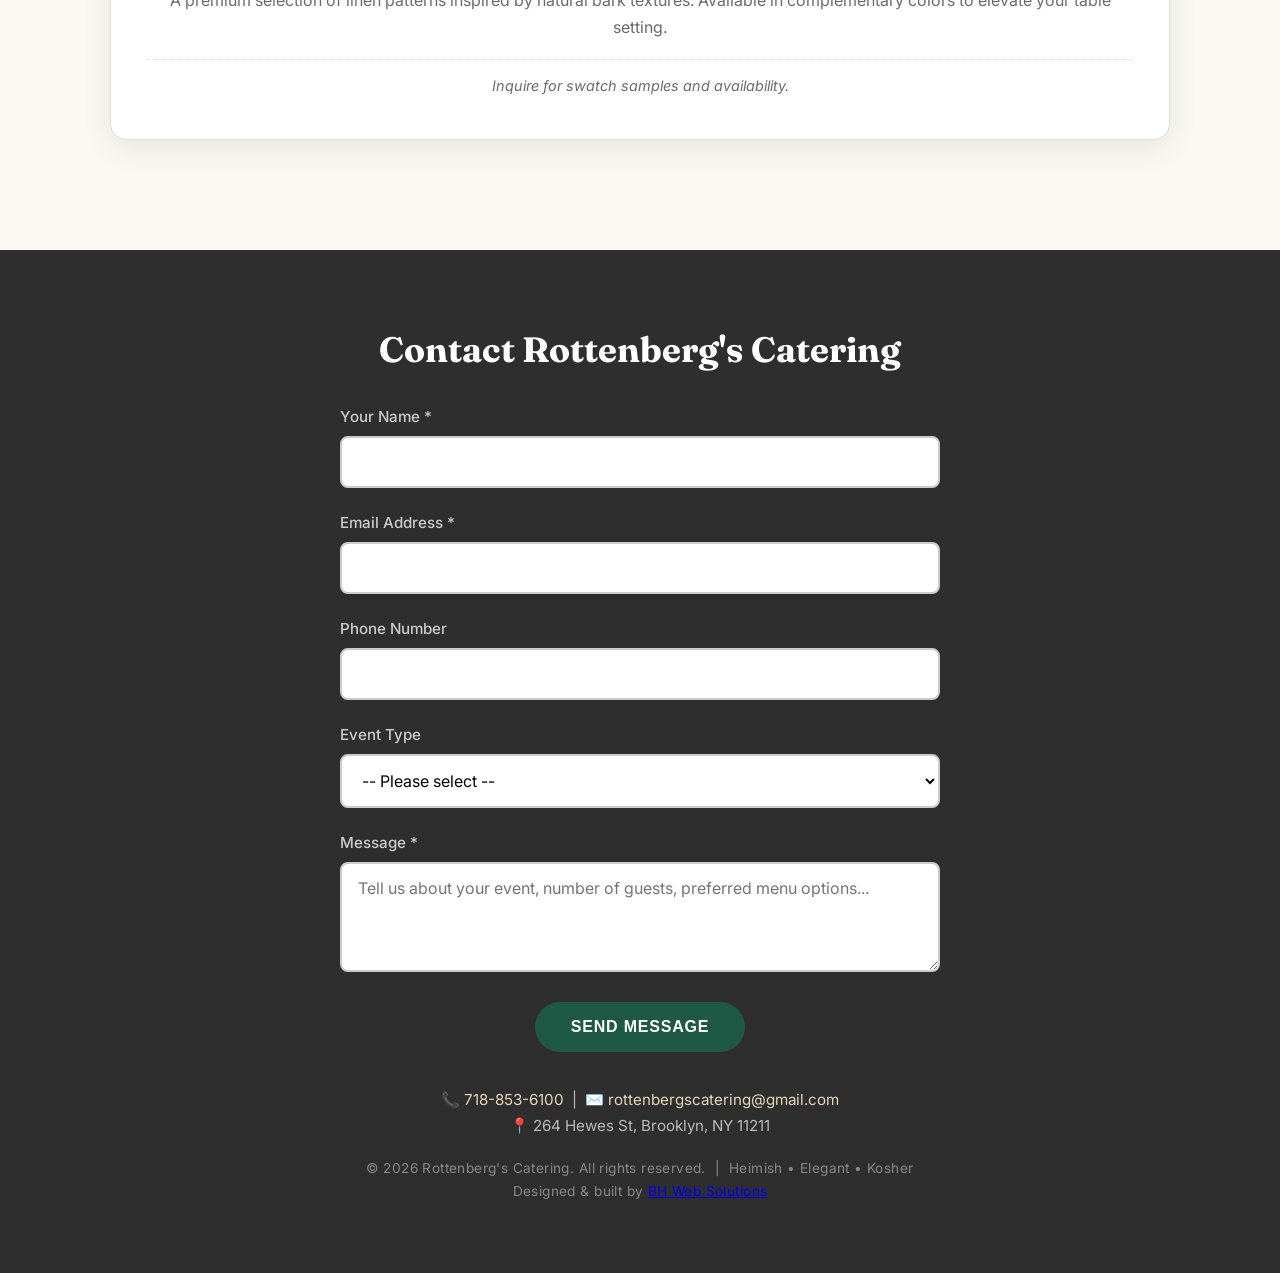
==== commit f9195097: "Add BH Web Solutions credit to footer (index + order) Co-Authored-By: Claude Opus 4.8 <noreply@anthr" ====
--- a/index.html
+++ b/index.html
@@ -1003,7 +1003,8 @@
             <p>📍 264 Hewes St, Brooklyn, NY 11211</p>
         </div>
         <div class="footer-note">
-            &copy; <span id="year"></span> Rottenberg's Catering. All rights reserved. &nbsp;|&nbsp; Heimish • Elegant • Kosher
+            &copy; <span id="year"></span> Rottenberg's Catering. All rights reserved. &nbsp;|&nbsp; Heimish • Elegant • Kosher<br>
+            Designed &amp; built by <a href="https://bhwebsolutions.com" target="_blank" rel="noopener">BH Web Solutions</a>
         </div>
     </section>
 
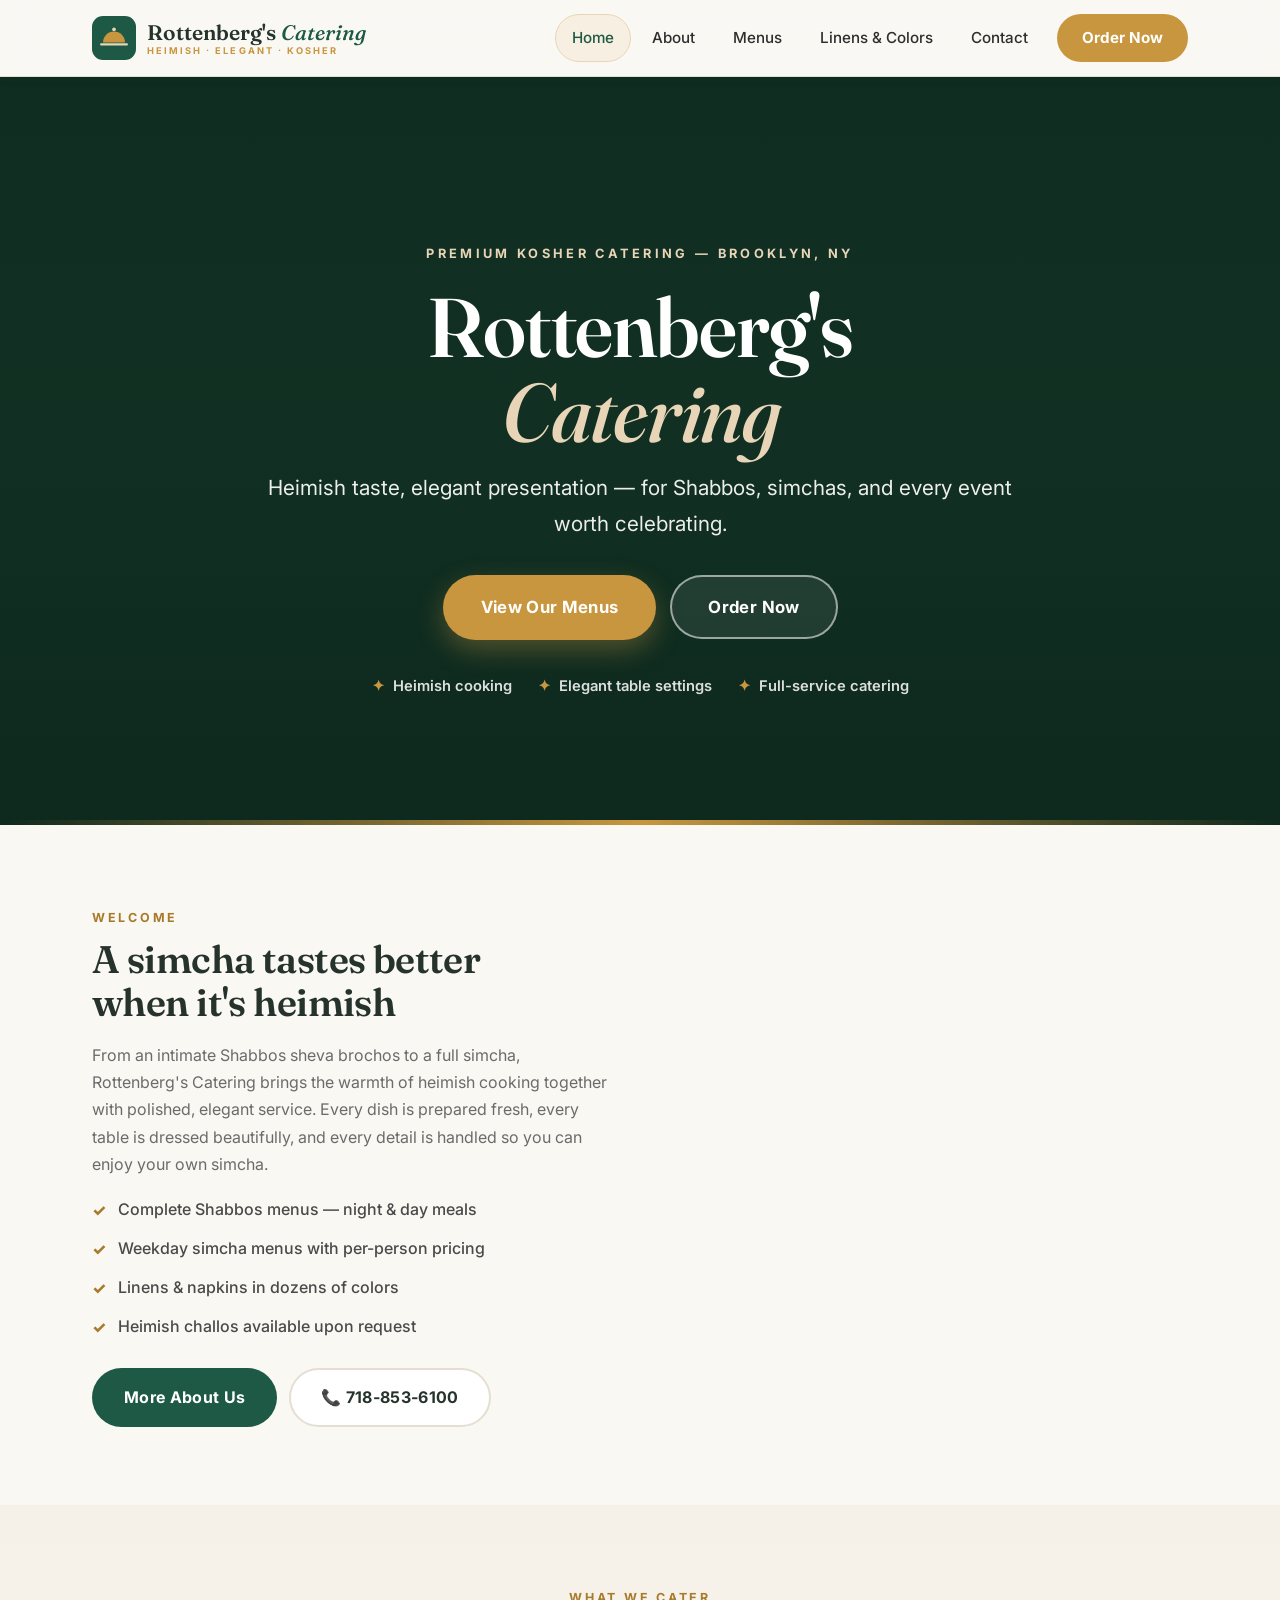
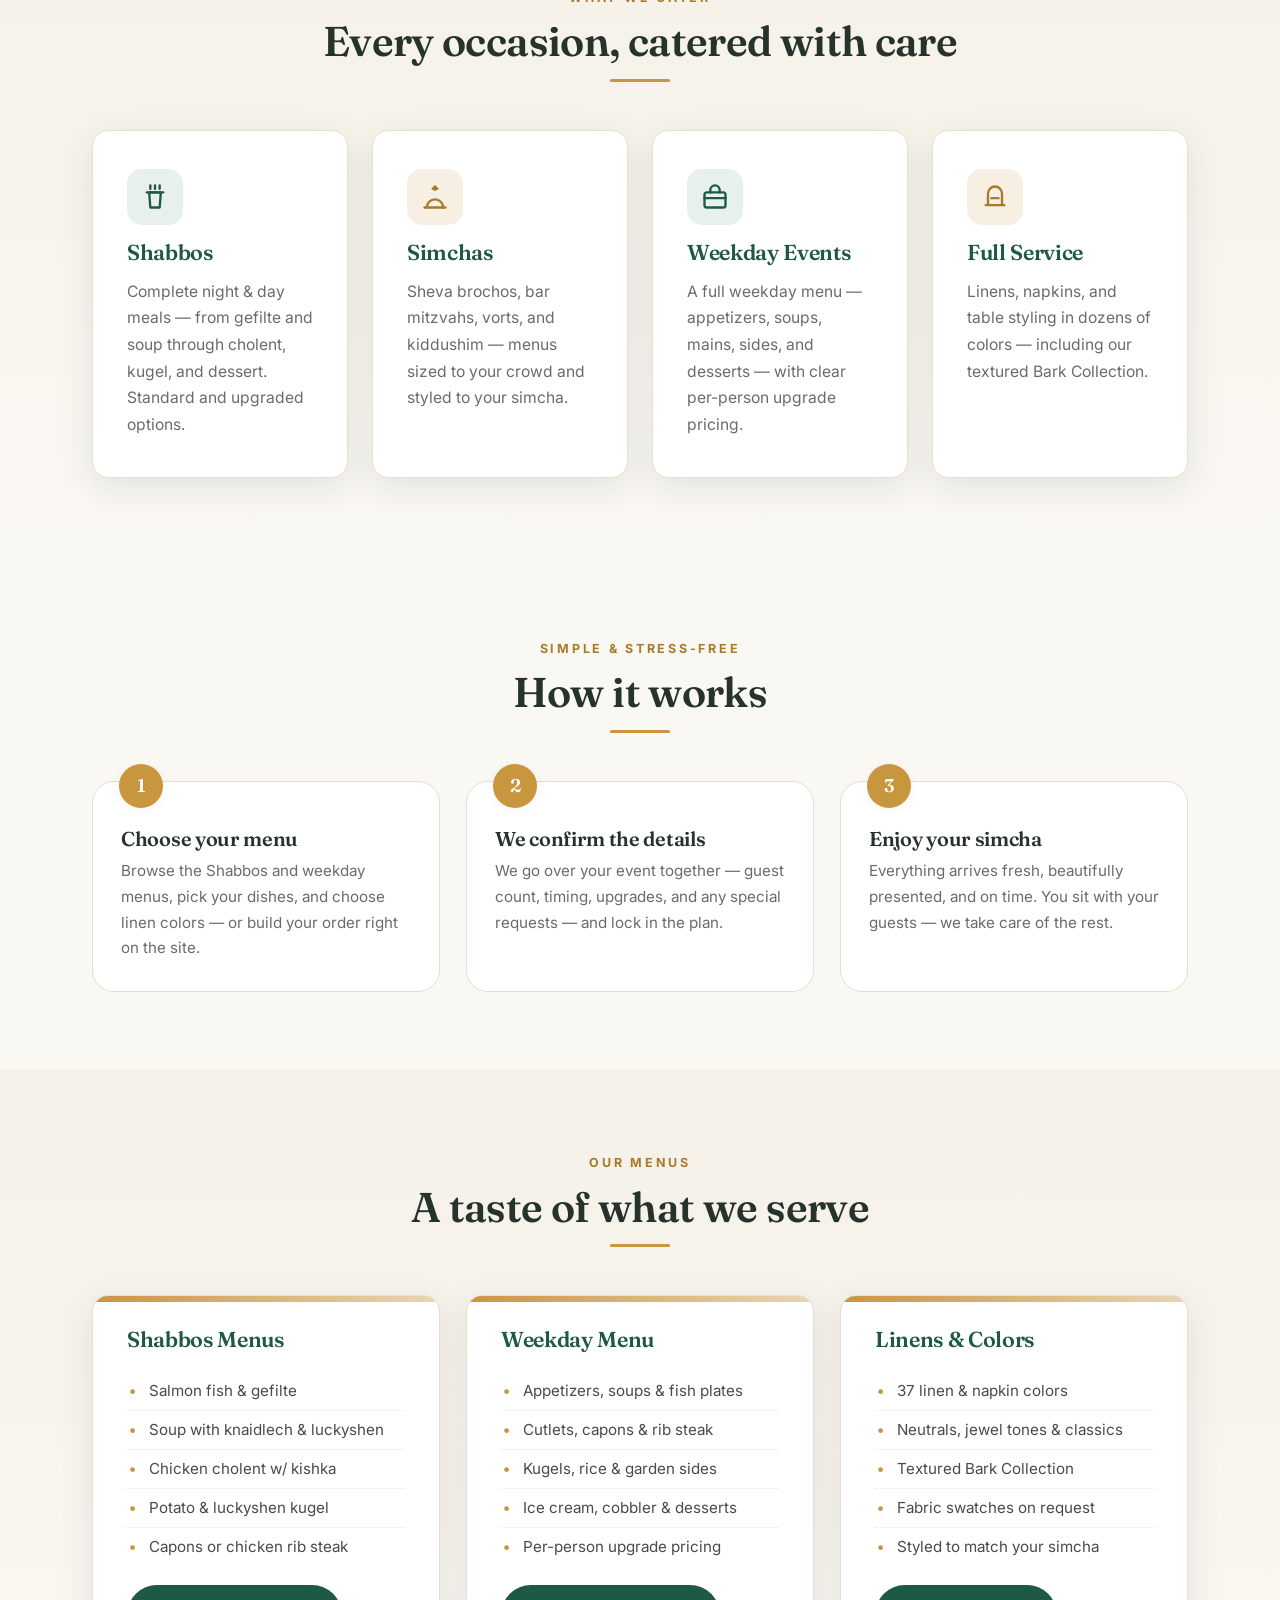
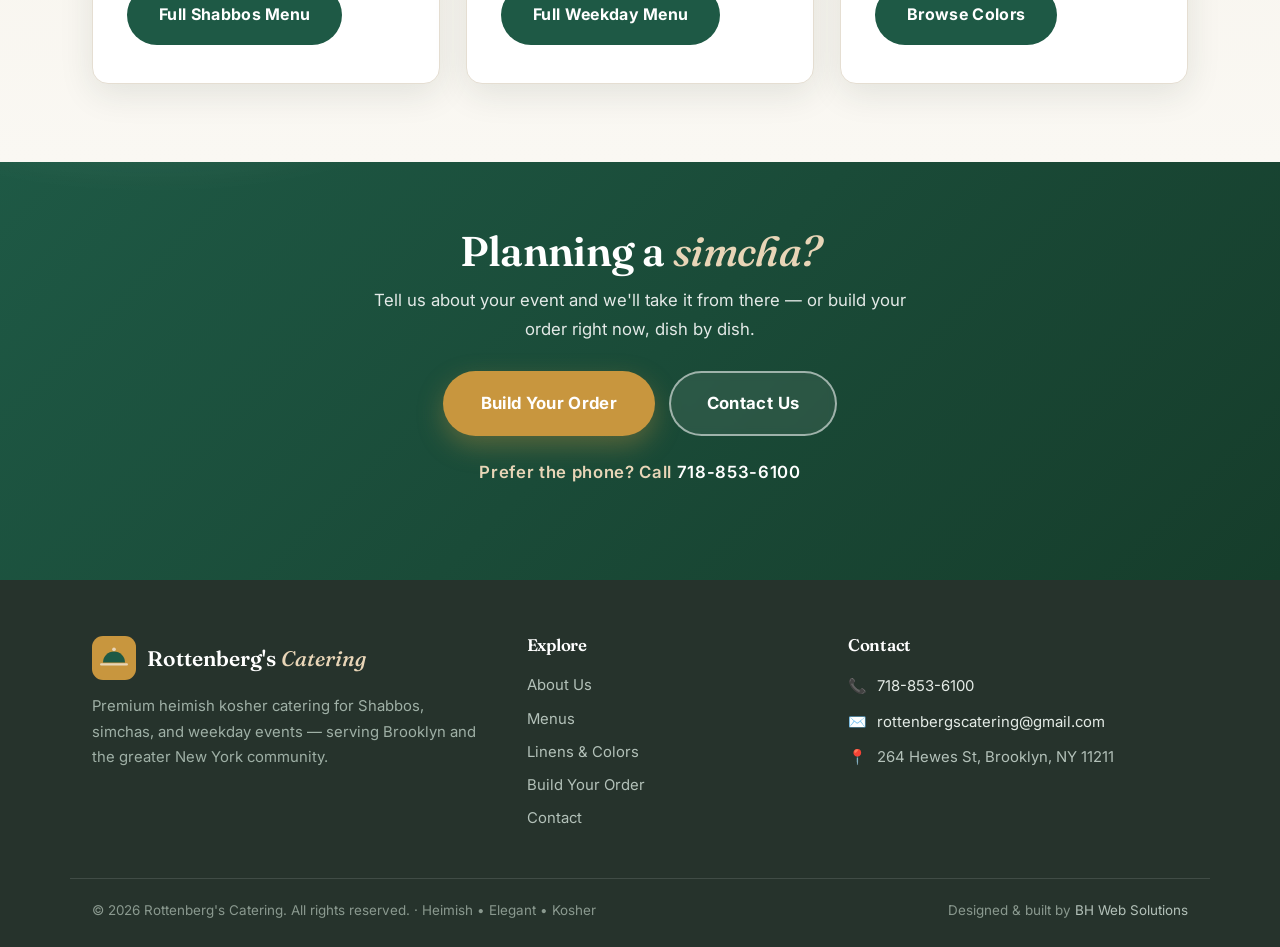
==== commit aa2b7820: "Rebuild as a full multi-page company website Expand the one-page site into six pages sharing one des" ====
--- a/index.html
+++ b/index.html
@@ -3,1104 +3,284 @@
 <head>
     <meta charset="UTF-8">
     <meta name="viewport" content="width=device-width, initial-scale=1.0">
-    <meta name="description" content="Rottenberg's Catering – Premium Kosher Catering for Shabbos, Weekday events & Simchas. Menus, linen colors, and more.">
-    <title>Rottenberg's Catering | Kosher Catering</title>
-    <link rel="icon" href="favicon.ico" type="image/x-icon">
+    <meta name="description" content="Rottenberg's Catering — premium heimish kosher catering in Brooklyn, NY. Shabbos menus, weekday simchas, elegant linens, and full-service events. Call 718-853-6100.">
+    <title>Rottenberg's Catering | Premium Kosher Catering — Brooklyn, NY</title>
+    <link rel="icon" href="data:image/svg+xml,%3Csvg xmlns='http://www.w3.org/2000/svg' viewBox='0 0 48 48'%3E%3Crect width='48' height='48' rx='12' fill='%231E5945'/%3E%3Cpath d='M12 29a12 12 0 0 1 24 0z' fill='%23C8963E'/%3E%3Ccircle cx='24' cy='14.5' r='2' fill='%23E8D5B7'/%3E%3Cpath d='M10 31h28' stroke='%23E8D5B7' stroke-width='2.5' stroke-linecap='round'/%3E%3C/svg%3E">
     <link rel="preconnect" href="https://fonts.googleapis.com">
     <link rel="preconnect" href="https://fonts.gstatic.com" crossorigin>
     <link href="https://fonts.googleapis.com/css2?family=Fraunces:ital,opsz,wght@0,9..144,400;0,9..144,500;0,9..144,600;0,9..144,700;1,9..144,400;1,9..144,500&family=Inter:wght@400;500;600;700&display=swap" rel="stylesheet">
+    <link rel="stylesheet" href="assets/style.css">
     <style>
-        :root {
-            --bg: #FAF8F3;  /* Bright warm ivory */
-            --white: #ffffff;
-            --gold: #C8963E;
-            --gold-light: #E8D5B7;
-            --gold-pale: #F7EFE2;
-            --charcoal: #2E2E2E;
-            --text: #4A4A4A;
-            --text-light: #6B6B6B;
-            --border: #E5DED2;
-            --accent: #1E5945;  /* Emerald */
-            --shadow-sm: 0 2px 10px rgba(0,0,0,0.05);
-            --shadow-md: 0 8px 30px rgba(0,0,0,0.08);
-            --shadow-lg: 0 15px 45px rgba(0,0,0,0.12);
-            --radius: 16px;
-            --transition: 0.3s ease;
-            --font-heading: 'Fraunces', 'Georgia', serif;
-            --font-body: 'Inter', 'Segoe UI', sans-serif;
+        /* home hero */
+        .hero {
+            text-align: center; position: relative; overflow: hidden;
+            padding: clamp(120px, 18vh, 190px) 20px clamp(100px, 14vh, 150px);
+            background: url('https://images.unsplash.com/photo-1517248135467-4c7edcad34c4?ixlib=rb-4.0.3&auto=format&fit=crop&w=1600&q=80') center/cover no-repeat, var(--accent-deep);
         }
-
-        * { margin: 0; padding: 0; box-sizing: border-box; }
-
-        html { scroll-behavior: smooth; scroll-padding-top: 80px; }
-
-        body {
-            font-family: var(--font-body);
-            background-color: var(--bg);
-            color: var(--text);
-            line-height: 1.7;
-            -webkit-font-smoothing: antialiased;
+        .hero::before { content: ''; position: absolute; inset: 0; background: linear-gradient(180deg, rgba(13,38,28,.72) 0%, rgba(13,38,28,.55) 42%, rgba(13,38,28,.88) 100%); }
+        .hero::after { content: ''; position: absolute; left: 0; right: 0; bottom: 0; height: 5px; background: linear-gradient(90deg, transparent, var(--gold), transparent); }
+        .hero-content { position: relative; z-index: 1; max-width: 800px; margin: 0 auto; }
+        .hero .eyebrow {
+            display: inline-block; color: var(--gold-light); font-size: .8rem; font-weight: 700;
+            letter-spacing: .26em; text-transform: uppercase; margin-bottom: 20px;
         }
-
-        /* ─── NAVIGATION ────────────────────── */
-        .nav-bar {
-            position: sticky;
-            top: 0;
-            z-index: 1000;
-            background: rgba(255, 255, 255, 0.92);
-            backdrop-filter: blur(12px);
-            -webkit-backdrop-filter: blur(12px);
-            border-bottom: 1px solid var(--border);
-            padding: 0 20px;
-            display: flex;
-            align-items: center;
-            justify-content: center;
-            flex-wrap: wrap;
-            gap: 8px;
-            min-height: 60px;
-            box-shadow: var(--shadow-sm);
-        }
-        .nav-bar a {
-            display: inline-block;
-            padding: 10px 18px;
-            text-decoration: none;
-            color: var(--charcoal);
-            font-weight: 500;
-            font-size: 0.95rem;
-            border-radius: 30px;
-            transition: var(--transition);
-            white-space: nowrap;
-            letter-spacing: 0.02em;
-            border: 1px solid transparent;
-        }
-        .nav-bar a:hover,
-        .nav-bar a:focus-visible {
-            background: var(--gold-pale);
-            color: var(--accent);
-            border-color: var(--gold-light);
-            outline: none;
-        }
-        .nav-bar a.nav-cta {
-            background: var(--accent);
-            color: #fff;
-            font-weight: 600;
-            border-color: var(--accent);
-            padding: 10px 24px;
-        }
-        .nav-bar a.nav-cta:hover {
-            background: #163D2B;
-            border-color: #163D2B;
-            color: #fff;
-        }
-
-        /* NEW: Order button in nav – gold and eye-catching */
-        .nav-bar a.nav-order {
-            background: var(--gold);
-            color: #fff;
-            font-weight: 700;
-            border-color: var(--gold);
-            padding: 10px 24px;
-            box-shadow: 0 2px 8px rgba(0,0,0,0.08);
-        }
-        .nav-bar a.nav-order:hover {
-            background: #B8860B;
-            border-color: #B8860B;
-            color: #fff;
-            transform: translateY(-1px);
-            box-shadow: 0 4px 12px rgba(0,0,0,0.15);
-        }
-
-        /* ─── HERO ──────────────────────────── */
-        .hero {
-            text-align: center;
-            padding: clamp(130px,20vh,200px) 20px clamp(110px,15vh,160px);
-            background: url('https://images.unsplash.com/photo-1517248135467-4c7edcad34c4?ixlib=rb-4.0.3&auto=format&fit=crop&w=1600&q=80') center/cover no-repeat;
-            position: relative;
-            overflow: hidden;
-        }
-        .hero::before {
-            content: '';
-            position: absolute;
-            inset: 0;
-            background: linear-gradient(180deg, rgba(13,38,28,.70) 0%, rgba(13,38,28,.54) 42%, rgba(13,38,28,.88) 100%);
-        }
-        .hero::after {
-            content: '';
-            position: absolute;
-            left: 0; right: 0; bottom: 0; height: 5px;
-            background: linear-gradient(90deg, transparent, var(--gold), transparent);
-        }
-        .hero-content {
-            position: relative;
-            z-index: 1;
-            max-width: 780px;
-            margin: 0 auto;
-        }
-        .hero h1 {
-            font-family: var(--font-heading);
-            font-size: clamp(3rem, 7.5vw, 5.2rem);
-            color: #fff;
-            letter-spacing: -0.02em;
-            line-height: 1.02;
-            margin-bottom: 16px;
-            font-weight: 600;
-        }
-        .hero h1 span {
-            display: block;
-            color: var(--gold-light);
-            font-style: italic;
-            font-weight: 500;
-        }
-        .hero .tagline {
-            font-size: clamp(1.1rem, 2vw, 1.35rem);
-            color: rgba(255,255,255,.92);
-            margin-bottom: 12px;
-            line-height: 1.5;
-        }
-        .hero .sub-tagline {
-            font-size: 0.82rem;
-            color: var(--gold-light);
-            letter-spacing: 0.24em;
-            text-transform: uppercase;
-            margin-bottom: 2.4rem;
-        }
-        .hero-cta {
-            display: flex;
-            gap: 14px;
-            justify-content: center;
-            flex-wrap: wrap;
-        }
-        .hero-btn {
-            display: inline-block;
-            padding: 15px 32px;
-            border-radius: 40px;
-            font-weight: 700;
-            font-size: 1rem;
-            text-decoration: none;
-            letter-spacing: .02em;
-            transition: var(--transition);
-            border: 2px solid transparent;
-        }
-        .hero-btn--gold { background: var(--gold); color: #fff; box-shadow: 0 12px 30px rgba(200,150,62,.4); }
-        .hero-btn--gold:hover { background: #d9a84c; transform: translateY(-3px); box-shadow: 0 18px 40px rgba(200,150,62,.5); }
-        .hero-btn--ghost { background: rgba(255,255,255,.08); color: #fff; border-color: rgba(255,255,255,.55); -webkit-backdrop-filter: blur(4px); backdrop-filter: blur(4px); }
-        .hero-btn--ghost:hover { background: #fff; color: var(--accent); transform: translateY(-3px); }
-        .hero h1, .hero .tagline, .hero .sub-tagline, .hero-cta {
-            opacity: 0;
-            animation: heroUp .9s cubic-bezier(.22,1,.36,1) forwards;
-        }
-        .hero .tagline { animation-delay: .12s; }
-        .hero .sub-tagline { animation-delay: .22s; }
-        .hero-cta { animation-delay: .34s; }
+        .hero h1 { font-size: clamp(3rem, 7.5vw, 5.2rem); color: #fff; line-height: 1.02; margin-bottom: 16px; }
+        .hero h1 span { display: block; color: var(--gold-light); font-style: italic; font-weight: 500; }
+        .hero .tagline { font-size: clamp(1.1rem, 2vw, 1.3rem); color: rgba(255,255,255,.92); margin-bottom: 34px; }
+        .hero-cta { display: flex; gap: 14px; justify-content: center; flex-wrap: wrap; }
+        .hero-trust { display: flex; gap: 10px 26px; justify-content: center; flex-wrap: wrap; margin-top: 34px; }
+        .hero-trust span { color: rgba(255,255,255,.85); font-weight: 600; font-size: .92rem; display: flex; align-items: center; gap: 8px; }
+        .hero-trust span::before { content: '✦'; color: var(--gold); }
+        .hero .eyebrow, .hero h1, .hero .tagline, .hero-cta, .hero-trust { opacity: 0; animation: heroUp .9s cubic-bezier(.22,1,.36,1) forwards; }
+        .hero h1 { animation-delay: .06s; } .hero .tagline { animation-delay: .16s; }
+        .hero-cta { animation-delay: .28s; } .hero-trust { animation-delay: .4s; }
         @keyframes heroUp { from { opacity: 0; transform: translateY(26px); } to { opacity: 1; transform: none; } }
-        .reveal { opacity: 0; transform: translateY(30px); transition: opacity .7s ease, transform .7s cubic-bezier(.22,1,.36,1); }
-        .reveal.in { opacity: 1; transform: none; }
-        @media (prefers-reduced-motion: reduce) { .reveal, .hero h1, .hero .tagline, .hero .sub-tagline, .hero-cta { opacity: 1 !important; transform: none !important; animation: none !important; } }
-
-        /* ─── SECTION STYLES ────────────────── */
-        .section {
-            padding: 80px 20px;
-            max-width: 1100px;
-            margin: 0 auto;
-        }
-        .section-title {
-            text-align: center;
-            margin-bottom: 50px;
-        }
-        .section-title h2 {
-            font-family: var(--font-heading);
-            font-size: 2.5rem;
-            color: var(--charcoal);
-            letter-spacing: -0.01em;
-            margin-bottom: 10px;
-            font-weight: 700;
-        }
-        .section-title .accent-line {
-            display: block;
-            width: 60px;
-            height: 3px;
-            background: var(--gold);
-            margin: 12px auto 0;
-            border-radius: 2px;
-        }
-        .section-subtitle {
-            text-align: center;
-            font-size: 0.85rem;
-            color: var(--text-light);
-            letter-spacing: 0.08em;
-            text-transform: uppercase;
-            margin-bottom: 40px;
-        }
-
-        /* ─── CARDS ─────────────────────────── */
-        .card {
-            background: var(--white);
-            border-radius: var(--radius);
-            padding: 40px 36px;
-            margin-bottom: 30px;
-            box-shadow: var(--shadow-md);
-            border: 1px solid var(--border);
-            transition: var(--transition);
-        }
-        .card:hover {
-            box-shadow: var(--shadow-lg);
-            transform: translateY(-4px);
-            border-color: var(--gold-light);
-        }
-        .card h3 {
-            font-family: var(--font-heading);
-            font-size: 1.4rem;
-            color: var(--accent);
-            margin-bottom: 20px;
-            font-weight: 700;
-            border-bottom: 2px solid var(--gold-pale);
-            padding-bottom: 12px;
-        }
-        .card h4 {
-            font-size: 0.95rem;
-            text-transform: uppercase;
-            letter-spacing: 0.1em;
-            color: #1E5945;
-            margin: 24px 0 10px;
-            font-weight: 700;
-        }
-        .card ul {
-            list-style: none;
-            padding: 0;
-        }
-        .card ul li {
-            padding: 8px 0;
-            padding-left: 24px;
-            position: relative;
-            font-size: 1rem;
-            color: var(--text);
-            letter-spacing: 0.01em;
-        }
-        .card ul li::before {
-            content: '•';
-            position: absolute;
-            left: 0;
-            color: var(--gold);
-            font-weight: bold;
-            font-size: 1.2rem;
-            line-height: 1;
-            top: 9px;
-        }
-        .card .price-note {
-            display: inline-block;
-            background: var(--gold-pale);
-            color: var(--accent);
-            padding: 8px 18px;
-            border-radius: 30px;
-            font-size: 0.85rem;
-            font-weight: 700;
-            margin-bottom: 24px;
-            letter-spacing: 0.03em;
-        }
-        .card .note {
-            font-size: 0.9rem;
-            color: var(--text-light);
-            font-style: italic;
-            margin-top: 18px;
-            padding-top: 14px;
-            border-top: 1px dotted var(--border);
-        }
-        .separator {
-            border: none;
-            border-top: 1px dashed var(--border);
-            margin: 28px 0;
-        }
-        .day-meal-header {
-            font-family: var(--font-heading);
-            font-size: 1.2rem;
-            color: var(--accent);
-            margin: 28px 0 12px;
-            font-weight: 700;
-            border-bottom: 2px solid var(--gold-pale);
-            padding-bottom: 8px;
-            text-align: left;
-        }
-
-        /* ─── COLLAPSIBLE MENU TOGGLE ───────── */
-        .collapsible-toggle {
-            cursor: pointer;
-            display: flex;
-            align-items: center;
-            justify-content: space-between;
-            user-select: none;
-        }
-        .collapsible-toggle .toggle-arrow {
-            font-size: 1.2rem;
-            transition: transform 0.3s ease;
-        }
-        .card.collapsed .collapsible-content {
-            display: none;
-        }
-        .card.collapsed .toggle-arrow {
-            transform: rotate(-90deg);
-        }
-
-        /* ─── TWO COLUMN LAYOUT ─────────────── */
-        .two-col {
-            display: grid;
-            grid-template-columns: 1fr 1fr;
-            gap: 32px;
-        }
-        @media (max-width: 700px) {
-            .two-col { grid-template-columns: 1fr; }
-        }
-
-        /* ─── WEEKDAY MENU SPECIFIC ─────────── */
-        .weekday-grid {
-            display: grid;
-            grid-template-columns: 1fr 1fr;
-            gap: 24px;
-        }
-        .weekday-category {
-            margin-bottom: 12px;
-        }
-        .weekday-category h5 {
-            font-size: 0.8rem;
-            text-transform: uppercase;
-            letter-spacing: 0.12em;
-            color: var(--accent);
-            margin-bottom: 6px;
-            font-weight: 700;
-            border-bottom: 2px solid var(--gold-pale);
-            padding-bottom: 6px;
-        }
-        .weekday-category li {
-            display: flex;
-            justify-content: space-between;
-            padding: 5px 0;
-            border-bottom: 1px dotted #F0EAD6;
-            font-size: 0.95rem;
-        }
-        .weekday-category li span.dish { font-weight: 500; }
-        .weekday-category li span.price {
-            color: var(--accent);
-            font-weight: 700;
-            font-size: 0.9rem;
-        }
-        @media (max-width: 600px) {
-            .weekday-grid { grid-template-columns: 1fr; }
-        }
-
-        /* ─── COLOR SWATCH GRID ─────────────── */
-        .color-grid {
-            display: grid;
-            grid-template-columns: repeat(auto-fill, minmax(110px, 1fr));
-            gap: 18px;
-        }
-        .color-swatch {
-            text-align: center;
-            background: #fff;
-            border-radius: var(--radius);
-            padding: 20px 8px 16px;
-            box-shadow: var(--shadow-sm);
-            border: 1px solid var(--border);
-            transition: transform 0.2s ease, box-shadow 0.2s ease;
-            cursor: pointer;
-        }
-        .color-swatch:hover {
-            transform: translateY(-5px);
-            box-shadow: var(--shadow-md);
-        }
-        .color-swatch .dot {
-            width: 60px;
-            height: 60px;
-            border-radius: 50%;
-            margin: 0 auto 12px;
-            border: 2px solid #eee;
-            box-shadow: inset 0 2px 6px rgba(0,0,0,0.08);
-        }
-        .color-swatch .name {
-            font-size: 0.8rem;
-            color: var(--text-light);
-            letter-spacing: 0.03em;
-            font-weight: 500;
-            line-height: 1.3;
-            word-break: break-word;
-        }
-        .color-column-label {
-            grid-column: 1 / -1;
-            text-align: center;
-            font-weight: 700;
-            font-size: 0.8rem;
-            text-transform: uppercase;
-            letter-spacing: 0.12em;
-            color: #6B6B6B;
-            margin: 16px 0 8px;
-            padding-top: 14px;
-            border-top: 1px solid var(--border);
-        }
-        .color-column-label:first-of-type {
-            border-top: none;
-            margin-top: 0;
-            padding-top: 0;
-        }
-
-        /* ─── COLOR MODAL ───────────────────── */
-        .color-modal {
-            display: none;
-            position: fixed;
-            top: 0;
-            left: 0;
-            width: 100%;
-            height: 100%;
-            background: rgba(0,0,0,0.8);
-            z-index: 10000;
-            justify-content: center;
-            align-items: center;
-            flex-direction: column;
-            backdrop-filter: blur(6px);
-        }
-        .color-modal.active { display: flex; }
-        .color-modal .modal-content {
-            background: #fff;
-            border-radius: var(--radius);
-            padding: 45px;
-            text-align: center;
-            box-shadow: 0 25px 60px rgba(0,0,0,0.3);
-            max-width: 350px;
-            width: 90%;
-        }
-        .color-modal .big-dot {
-            width: 140px;
-            height: 140px;
-            border-radius: 50%;
-            margin: 0 auto 24px;
-            border: 4px solid #eee;
-            box-shadow: inset 0 4px 12px rgba(0,0,0,0.1);
-        }
-        .color-modal .modal-name {
-            font-family: var(--font-heading);
-            font-size: 1.6rem;
-            color: var(--charcoal);
-            margin-bottom: 24px;
-            font-weight: 700;
-        }
-        .color-modal .close-btn {
-            margin-top: 20px;
-            background: var(--accent);
-            color: #fff;
-            border: none;
-            padding: 12px 30px;
-            border-radius: 30px;
-            font-size: 1rem;
-            font-weight: 600;
-            cursor: pointer;
-            transition: var(--transition);
-        }
-        .color-modal .close-btn:hover {
-            background: #163D2B;
-        }
-
-        /* ─── CONTACT FORM SECTION ───────────── */
-        .contact-section {
-            background: #2E2E2E;
-            color: #ddd;
-            padding: 70px 20px;
-            text-align: center;
-        }
-        .contact-section h2 {
-            font-family: var(--font-heading);
-            font-size: 2.2rem;
-            color: #fff;
-            margin-bottom: 25px;
-            font-weight: 700;
-        }
-        .contact-form {
-            max-width: 600px;
-            margin: 0 auto 35px;
-            text-align: left;
-        }
-        .contact-form .form-group { margin-bottom: 22px; }
-        .contact-form label {
-            display: block;
-            color: #ccc;
-            font-weight: 500;
-            margin-bottom: 6px;
-            font-size: 0.95rem;
-        }
-        .contact-form input,
-        .contact-form select,
-        .contact-form textarea {
-            width: 100%;
-            padding: 14px 16px;
-            border-radius: 8px;
-            background: #fff;
-            border: 2px solid #ccc;
-            font-family: var(--font-body);
-            font-size: 1rem;
-            transition: border-color 0.2s ease;
-        }
-        .contact-form input:focus,
-        .contact-form select:focus,
-        .contact-form textarea:focus {
-            outline: none;
-            border-color: var(--gold);
-        }
-        .contact-form textarea { resize: vertical; min-height: 110px; }
-        .contact-form .btn-submit {
-            background: var(--accent);
-            color: #fff;
-            border: none;
-            padding: 16px 36px;
-            border-radius: 30px;
-            font-size: 1rem;
-            font-weight: 700;
-            cursor: pointer;
-            transition: var(--transition);
-            display: inline-block;
-            text-transform: uppercase;
-            letter-spacing: 0.05em;
-        }
-        .contact-form .btn-submit:hover {
-            background: #163D2B;
-            transform: translateY(-2px);
-            box-shadow: 0 10px 20px rgba(0,0,0,0.2);
-        }
-        .form-success {
-            display: none;
-            color: #d4edda;
-            background: #155724;
-            padding: 14px 20px;
-            border-radius: 8px;
-            margin-bottom: 20px;
-            font-weight: 500;
-        }
-        .honeypot-field {
-            position: absolute;
-            left: -9999px;
-            top: -9999px;
-        }
-        .contact-info-compact {
-            margin-top: 35px;
-            font-size: 0.95rem;
-            color: #bbb;
-            text-align: center;
-        }
-        .contact-info-compact a {
-            color: var(--gold-light);
-            text-decoration: none;
-            transition: var(--transition);
-        }
-        .contact-info-compact a:hover { text-decoration: underline; }
-        .footer-note {
-            font-size: 0.85rem;
-            color: #888;
-            margin-top: 18px;
-            letter-spacing: 0.03em;
-        }
-        .contact-address {
-            font-size: 0.95rem;
-            color: #bbb;
-            margin-top: 10px;
-            letter-spacing: 0.02em;
-        }
-
-        /* ─── BACK TO TOP ───────────────────── */
-        .back-to-top {
-            position: fixed;
-            bottom: 30px;
-            right: 30px;
-            z-index: 999;
-            width: 48px;
-            height: 48px;
-            border-radius: 50%;
-            background: var(--accent);
-            color: #fff;
-            border: none;
-            cursor: pointer;
-            font-size: 1.4rem;
-            box-shadow: var(--shadow-md);
-            transition: var(--transition);
-            opacity: 0;
-            pointer-events: none;
-            transform: translateY(10px);
-            display: flex;
-            align-items: center;
-            justify-content: center;
-        }
-        .back-to-top.visible {
-            opacity: 1;
-            pointer-events: auto;
-            transform: translateY(0);
-        }
-        .back-to-top:hover {
-            background: #163D2B;
-            box-shadow: var(--shadow-lg);
-            transform: translateY(-3px);
-        }
-
-        /* ─── RESPONSIVE ────────────────────── */
-        @media (max-width: 600px) {
-            .nav-bar { gap: 4px; padding: 6px 10px; }
-            .nav-bar a { padding: 8px 12px; font-size: 0.78rem; border-radius: 20px; }
-            .hero { padding: 80px 16px 60px; }
-            .hero h1 { font-size: 2rem; }
-            .section { padding: 50px 14px; }
-            .card { padding: 24px 18px; }
-            .color-grid { grid-template-columns: repeat(auto-fill, minmax(85px, 1fr)); gap: 12px; }
-            .color-swatch .dot { width: 45px; height: 45px; }
-            .color-swatch .name { font-size: 0.7rem; }
-            .two-col, .weekday-grid { grid-template-columns: 1fr; }
-        }
-        @media print {
-            .nav-bar, .back-to-top, .color-modal { display: none; }
-            body { background: #fff; color: #000; }
-            .card { box-shadow: none; border: 1px solid #ccc; break-inside: avoid; }
-        }
+        @media (prefers-reduced-motion: reduce) { .hero .eyebrow, .hero h1, .hero .tagline, .hero-cta, .hero-trust { opacity: 1 !important; animation: none !important; } }
+
+        /* menu teaser cards */
+        .teaser { position: relative; overflow: hidden; display: flex; flex-direction: column; }
+        .teaser .teaser-top { height: 6px; background: linear-gradient(90deg, var(--gold), var(--gold-light)); border-radius: 4px 4px 0 0; margin: -38px -34px 26px; }
+        .teaser ul { list-style: none; padding: 0; margin: 6px 0 20px; }
+        .teaser ul li { padding: 6px 0 6px 22px; position: relative; color: var(--text); font-size: .95rem; border-bottom: 1px dotted #F0EAD6; }
+        .teaser ul li:last-child { border-bottom: none; }
+        .teaser ul li::before { content: '•'; position: absolute; left: 2px; color: var(--gold); font-weight: 700; }
+        .teaser .btn { margin-top: auto; align-self: flex-start; }
+        @media (max-width: 760px) { .teaser .teaser-top { margin: -26px -20px 20px; } }
     </style>
 </head>
 <body>
 
-    <!-- ═══════ NAVIGATION ═══════ -->
-    <nav class="nav-bar" aria-label="Page navigation">
-        <a href="#hero">Home</a>
-        <a href="#shabbos-menu">Shabbos</a>
-        <a href="#weekday-menu">Weekday</a>
-        <a href="#color-chart">Colors</a>
-        <a href="#bark">Bark Collection</a>
-        <a href="#contact" class="nav-cta">Contact</a>
-        <a href="order.html" class="nav-order">Order Now</a>
-    </nav>
-
-    <!-- ═══════ HERO ═══════ -->
-    <header class="hero" id="hero">
-        <div class="hero-content">
-            <h1>Rottenberg's <span>Catering</span></h1>
-            <p class="tagline">Premium Kosher Catering for Shabbos, Weekday Simchas &amp; Events</p>
-            <p class="sub-tagline">Heimish • Elegant • Unforgettable</p>
-            <div class="hero-cta">
-                <a href="#shabbos-menu" class="hero-btn hero-btn--gold">View Our Menus</a>
-                <a href="order.html" class="hero-btn hero-btn--ghost">Order Now</a>
-            </div>
+    <!-- ═══════ HEADER ═══════ -->
+    <header class="site-header">
+        <div class="wrap hbar">
+            <a class="brand" href="index.html" aria-label="Rottenberg's Catering home">
+                <svg class="logo" viewBox="0 0 48 48" xmlns="http://www.w3.org/2000/svg" aria-hidden="true">
+                    <rect width="48" height="48" rx="12" fill="#1E5945"/>
+                    <path d="M12 29a12 12 0 0 1 24 0z" fill="#C8963E"/>
+                    <circle cx="24" cy="14.5" r="2" fill="#E8D5B7"/>
+                    <path d="M10 31h28" stroke="#E8D5B7" stroke-width="2.5" stroke-linecap="round"/>
+                </svg>
+                <span class="name">Rottenberg's <em>Catering</em><small>Heimish · Elegant · Kosher</small></span>
+            </a>
+            <nav class="nav" aria-label="Main navigation">
+                <a href="index.html">Home</a>
+                <a href="about.html">About</a>
+                <a href="menu.html">Menus</a>
+                <a href="linens.html">Linens &amp; Colors</a>
+                <a href="contact.html">Contact</a>
+                <a href="order.html" class="nav-order">Order Now</a>
+            </nav>
+            <button class="menu-btn" id="menuBtn" aria-label="Menu">☰</button>
         </div>
     </header>
 
-    <!-- ═══════ SHABBOS MENU ═══════ -->
-    <section class="section" id="shabbos-menu">
-        <div class="section-title">
-            <h2>Shabbos Menu</h2>
-            <span class="accent-line"></span>
+    <main>
+        <!-- ═══════ HERO ═══════ -->
+        <section class="hero">
+            <div class="hero-content">
+                <span class="eyebrow">Premium Kosher Catering — Brooklyn, NY</span>
+                <h1>Rottenberg's <span>Catering</span></h1>
+                <p class="tagline">Heimish taste, elegant presentation — for Shabbos, simchas, and every event worth celebrating.</p>
+                <div class="hero-cta">
+                    <a href="menu.html" class="btn btn--gold btn--lg">View Our Menus</a>
+                    <a href="order.html" class="btn btn--ghost btn--lg">Order Now</a>
+                </div>
+                <div class="hero-trust">
+                    <span>Heimish cooking</span>
+                    <span>Elegant table settings</span>
+                    <span>Full-service catering</span>
+                </div>
+            </div>
+        </section>
+
+        <!-- ═══════ WELCOME ═══════ -->
+        <section class="section">
+            <div class="wrap split reveal">
+                <div>
+                    <div class="section-title" style="text-align:left; margin-bottom:18px;">
+                        <span class="eyebrow">Welcome</span>
+                        <h2>A simcha tastes better<br>when it's heimish</h2>
+                    </div>
+                    <p>From an intimate Shabbos sheva brochos to a full simcha, Rottenberg's Catering brings the
+                       warmth of heimish cooking together with polished, elegant service. Every dish is prepared
+                       fresh, every table is dressed beautifully, and every detail is handled so you can enjoy
+                       your own simcha.</p>
+                    <ul class="checklist">
+                        <li>Complete Shabbos menus — night &amp; day meals</li>
+                        <li>Weekday simcha menus with per-person pricing</li>
+                        <li>Linens &amp; napkins in dozens of colors</li>
+                        <li>Heimish challos available upon request</li>
+                    </ul>
+                    <div style="margin-top:26px; display:flex; gap:12px; flex-wrap:wrap;">
+                        <a href="about.html" class="btn btn--green">More About Us</a>
+                        <a href="tel:+17188536100" class="btn btn--outline">📞 718-853-6100</a>
+                    </div>
+                </div>
+                <img class="split-img" src="https://images.unsplash.com/photo-1414235077428-338989a2e8c0?ixlib=rb-4.0.3&auto=format&fit=crop&w=900&q=80"
+                     alt="Elegantly plated dish" loading="lazy" style="aspect-ratio:4/4.6;"
+                     onerror="this.style.display='none'">
+            </div>
+        </section>
+
+        <!-- ═══════ OCCASIONS ═══════ -->
+        <section class="section tint">
+            <div class="wrap">
+                <div class="section-title reveal">
+                    <span class="eyebrow">What we cater</span>
+                    <h2>Every occasion, catered with care</h2>
+                    <span class="accent-line"></span>
+                </div>
+                <div class="grid-4">
+                    <div class="card reveal">
+                        <div class="icon-tile"><svg viewBox="0 0 24 24" fill="none" stroke-width="2" stroke-linecap="round" stroke-linejoin="round"><path d="M8 2v3M12 2v3M16 2v3"/><path d="M7 8h10l-1 13H8L7 8z"/><path d="M5 8h14"/></svg></div>
+                        <h3>Shabbos</h3>
+                        <p>Complete night &amp; day meals — from gefilte and soup through cholent, kugel, and dessert. Standard and upgraded options.</p>
+                    </div>
+                    <div class="card reveal">
+                        <div class="icon-tile gold"><svg viewBox="0 0 24 24" fill="none" stroke-width="2" stroke-linecap="round" stroke-linejoin="round"><path d="M12 3v3M12 3l-2 2M12 3l2 2"/><path d="M5 21a7 7 0 0 1 14 0"/><path d="M3 21h18"/></svg></div>
+                        <h3>Simchas</h3>
+                        <p>Sheva brochos, bar mitzvahs, vorts, and kiddushim — menus sized to your crowd and styled to your simcha.</p>
+                    </div>
+                    <div class="card reveal">
+                        <div class="icon-tile"><svg viewBox="0 0 24 24" fill="none" stroke-width="2" stroke-linecap="round" stroke-linejoin="round"><rect x="3" y="8" width="18" height="13" rx="2"/><path d="M8 8V6a4 4 0 0 1 8 0v2"/><path d="M3 13h18"/></svg></div>
+                        <h3>Weekday Events</h3>
+                        <p>A full weekday menu — appetizers, soups, mains, sides, and desserts — with clear per-person upgrade pricing.</p>
+                    </div>
+                    <div class="card reveal">
+                        <div class="icon-tile gold"><svg viewBox="0 0 24 24" fill="none" stroke-width="2" stroke-linecap="round" stroke-linejoin="round"><path d="M4 19h16M6 19V9a6 6 0 0 1 12 0v10"/><path d="M9 13h6"/></svg></div>
+                        <h3>Full Service</h3>
+                        <p>Linens, napkins, and table styling in dozens of colors — including our textured Bark Collection.</p>
+                    </div>
+                </div>
+            </div>
+        </section>
+
+        <!-- ═══════ HOW IT WORKS ═══════ -->
+        <section class="section">
+            <div class="wrap">
+                <div class="section-title reveal">
+                    <span class="eyebrow">Simple &amp; stress-free</span>
+                    <h2>How it works</h2>
+                    <span class="accent-line"></span>
+                </div>
+                <div class="grid-3">
+                    <div class="step reveal">
+                        <div class="num">1</div>
+                        <h3>Choose your menu</h3>
+                        <p>Browse the Shabbos and weekday menus, pick your dishes, and choose linen colors — or build your order right on the site.</p>
+                    </div>
+                    <div class="step reveal">
+                        <div class="num">2</div>
+                        <h3>We confirm the details</h3>
+                        <p>We go over your event together — guest count, timing, upgrades, and any special requests — and lock in the plan.</p>
+                    </div>
+                    <div class="step reveal">
+                        <div class="num">3</div>
+                        <h3>Enjoy your simcha</h3>
+                        <p>Everything arrives fresh, beautifully presented, and on time. You sit with your guests — we take care of the rest.</p>
+                    </div>
+                </div>
+            </div>
+        </section>
+
+        <!-- ═══════ MENU TEASERS ═══════ -->
+        <section class="section tint">
+            <div class="wrap">
+                <div class="section-title reveal">
+                    <span class="eyebrow">Our menus</span>
+                    <h2>A taste of what we serve</h2>
+                    <span class="accent-line"></span>
+                </div>
+                <div class="grid-3">
+                    <div class="card teaser reveal">
+                        <div class="teaser-top"></div>
+                        <h3>Shabbos Menus</h3>
+                        <ul>
+                            <li>Salmon fish &amp; gefilte</li>
+                            <li>Soup with knaidlech &amp; luckyshen</li>
+                            <li>Chicken cholent w/ kishka</li>
+                            <li>Potato &amp; luckyshen kugel</li>
+                            <li>Capons or chicken rib steak</li>
+                        </ul>
+                        <a href="menu.html#shabbos" class="btn btn--green">Full Shabbos Menu</a>
+                    </div>
+                    <div class="card teaser reveal">
+                        <div class="teaser-top"></div>
+                        <h3>Weekday Menu</h3>
+                        <ul>
+                            <li>Appetizers, soups &amp; fish plates</li>
+                            <li>Cutlets, capons &amp; rib steak</li>
+                            <li>Kugels, rice &amp; garden sides</li>
+                            <li>Ice cream, cobbler &amp; desserts</li>
+                            <li>Per-person upgrade pricing</li>
+                        </ul>
+                        <a href="menu.html#weekday" class="btn btn--green">Full Weekday Menu</a>
+                    </div>
+                    <div class="card teaser reveal">
+                        <div class="teaser-top"></div>
+                        <h3>Linens &amp; Colors</h3>
+                        <ul>
+                            <li>37 linen &amp; napkin colors</li>
+                            <li>Neutrals, jewel tones &amp; classics</li>
+                            <li>Textured Bark Collection</li>
+                            <li>Fabric swatches on request</li>
+                            <li>Styled to match your simcha</li>
+                        </ul>
+                        <a href="linens.html" class="btn btn--green">Browse Colors</a>
+                    </div>
+                </div>
+            </div>
+        </section>
+
+        <!-- ═══════ CTA BAND ═══════ -->
+        <section class="ctaband">
+            <h2>Planning a <em>simcha?</em></h2>
+            <p>Tell us about your event and we'll take it from there — or build your order right now, dish by dish.</p>
+            <div class="cta-row">
+                <a href="order.html" class="btn btn--gold btn--lg">Build Your Order</a>
+                <a href="contact.html" class="btn btn--ghost btn--lg">Contact Us</a>
+            </div>
+            <p class="phone-line">Prefer the phone? Call <a href="tel:+17188536100">718-853-6100</a></p>
+        </section>
+    </main>
+
+    <!-- ═══════ FOOTER ═══════ -->
+    <footer class="foot">
+        <div class="wrap foot-in">
+            <div>
+                <a class="brand" href="index.html">
+                    <svg class="logo" viewBox="0 0 48 48" xmlns="http://www.w3.org/2000/svg" aria-hidden="true">
+                        <rect width="48" height="48" rx="12" fill="#C8963E"/>
+                        <path d="M12 29a12 12 0 0 1 24 0z" fill="#1E5945"/>
+                        <circle cx="24" cy="14.5" r="2" fill="#E8D5B7"/>
+                        <path d="M10 31h28" stroke="#E8D5B7" stroke-width="2.5" stroke-linecap="round"/>
+                    </svg>
+                    <span class="name">Rottenberg's <em>Catering</em></span>
+                </a>
+                <p>Premium heimish kosher catering for Shabbos, simchas, and weekday events — serving Brooklyn and the greater New York community.</p>
+            </div>
+            <div>
+                <h4>Explore</h4>
+                <a class="flink" href="about.html">About Us</a>
+                <a class="flink" href="menu.html">Menus</a>
+                <a class="flink" href="linens.html">Linens &amp; Colors</a>
+                <a class="flink" href="order.html">Build Your Order</a>
+                <a class="flink" href="contact.html">Contact</a>
+            </div>
+            <div>
+                <h4>Contact</h4>
+                <div class="contact-line">📞 <a href="tel:+17188536100">718-853-6100</a></div>
+                <div class="contact-line">✉️ <a href="mailto:rottenbergscatering@gmail.com">rottenbergscatering@gmail.com</a></div>
+                <div class="contact-line">📍 <span>264 Hewes St, Brooklyn, NY 11211</span></div>
+            </div>
         </div>
-        <p class="section-subtitle">Heimish Challos available upon request</p>
-
-        <!-- Option #1 Standard -->
-        <div class="card">
-            <div class="collapsible-toggle" onclick="this.closest('.card').classList.toggle('collapsed')">
-                <span class="price-note" style="margin-bottom:0;">Option #1 – Standard</span>
-                <span class="toggle-arrow">▼</span>
-            </div>
-            <div class="collapsible-content">
-                <p style="font-size:0.95rem;color:var(--text-light);margin-top:12px;margin-bottom:18px;">Price: Per Person</p>
-                <!-- Night Meal -->
-                <h4>Night Meal</h4>
-                <ul>
-                    <li>Salmon Fish &amp; Gefilte</li>
-                    <li>Soup with Knaidlech &amp; Luckyshen</li>
-                    <li>Chic Peas &amp; Radish</li>
-                    <li>Breaded or Baked Chicken</li>
-                    <li>Potato Kugel, Farfel &amp; Tzimmes</li>
-                    <li>Dessert — Compot, Ice Cream or Sorbet</li>
-                    <li>Tomato Dip, Chrein, Pickles, Coleslaw</li>
-                </ul>
-                <hr class="separator">
-                <!-- Day Meal -->
-                <div class="day-meal-header">Day Meal</div>
-                <ul>
-                    <li>Salmon Fish &amp; Gefilte</li>
-                    <li>Eggs, Liver, Vegetables</li>
-                    <li>Chicken Cholent w/ Kishka</li>
-                    <li>Potato &amp; Luckyshen Kugel</li>
-                    <li>Assorted Cold Cuts</li>
-                    <li>Dessert — Compot, Ice Cream, Sorbet</li>
-                    <li>Tomato Dip, Chrein, Pickles, Coleslaw</li>
-                </ul>
-                <p class="note">Want to upgrade only 1 or 2 courses? Ask for separate upgrade prices.</p>
-            </div>
+        <div class="wrap foot-bot">
+            <span>© <span class="js-year">2026</span> Rottenberg's Catering. All rights reserved. · Heimish • Elegant • Kosher</span>
+            <span>Designed &amp; built by <a href="https://bhwebsolutions.com" target="_blank" rel="noopener">BH Web Solutions</a></span>
         </div>
-
-        <!-- Option #2 Upgraded -->
-        <div class="card">
-            <div class="collapsible-toggle" onclick="this.closest('.card').classList.toggle('collapsed')">
-                <span class="price-note" style="margin-bottom:0;">Option #2 – Upgraded</span>
-                <span class="toggle-arrow">▼</span>
-            </div>
-            <div class="collapsible-content">
-                <p style="font-size:0.95rem;color:var(--text-light);margin-top:12px;margin-bottom:18px;">Price: Per Person</p>
-                <!-- Night Meal -->
-                <h4>Night Meal</h4>
-                <ul>
-                    <li>Individual 3‑Section Dip Plate</li>
-                    <li>Salmon &amp; Gefilte with Spiral Beets &amp; Chrein – Chinese spoon</li>
-                    <li>Soup in crock w/ Knaidlech &amp; Luckyshen</li>
-                    <li>Onion Kugel, Chic Peas, Radish</li>
-                    <li>Capons or Chicken Rib Steak</li>
-                    <li>Individual Potato &amp; Luckyshen Kugel</li>
-                    <li>Piped Farfel &amp; Stem Carrots</li>
-                    <li>Dessert – Apple Cobbler, Rosette</li>
-                    <li>Ice Cream with Strawberry Sauce</li>
-                    <li style="color:#999;">(Other dessert options available)</li>
-                </ul>
-                <hr class="separator">
-                <!-- Day Meal -->
-                <div class="day-meal-header">Day Meal</div>
-                <ul>
-                    <li>Individual 3‑section Dip Plate</li>
-                    <li>Grilled Salmon, Fried Angel Hair Pasta &amp; Gefilte</li>
-                    <li>4‑Section Egg Plate – eggs, chopped liver, sautéed liver, tomato salad &amp; garnishing</li>
-                    <li>Cholent in crocks w/ Beef (optional) &amp; Kishka</li>
-                    <li>Assorted Cold Cuts</li>
-                    <li>Dessert – Sorbet Block &amp; Strawberry sauce</li>
-                    <li style="color:#999;">(Other dessert options available)</li>
-                </ul>
-                <p class="note">
-                    🥤 Drinks included: Soda, Seltzer, Water &amp; Ice.<br>
-                    🍷 Grape Juice &amp; Wine <strong>not</strong> included.
-                </p>
-            </div>
-        </div>
-    </section>
-
-    <!-- ═══════ WEEKDAY MENU ═══════ -->
-    <section class="section" id="weekday-menu">
-        <div class="section-title">
-            <h2>Weekday Menu</h2>
-            <span class="accent-line"></span>
-        </div>
-        <div class="card">
-            <div class="collapsible-toggle" onclick="this.closest('.card').classList.toggle('collapsed')">
-                <h3 style="border-bottom:none; padding-bottom:0; margin-bottom:0;">Weekday Selections</h3>
-                <span class="toggle-arrow">▼</span>
-            </div>
-            <div class="collapsible-content">
-                <div class="weekday-grid" style="margin-top:20px;">
-                    <!-- APPETIZERS -->
-                    <div class="weekday-category">
-                        <h5>Appetizer</h5>
-                        <ul>
-                            <li><span class="dish">Breaded Eggplant w/ Rice &amp; Vegetables</span><span class="price"></span></li>
-                            <li><span class="dish">Vegetable Filled Pastry w/ Sauce</span><span class="price"></span></li>
-                            <li><span class="dish">Vegetable Kugel</span><span class="price"></span></li>
-                            <li><span class="dish">Cabbage Eggroll</span><span class="price"></span></li>
-                            <li><span class="dish">Gnocchis Shlishkes, Turkey, Mushrooms, w/ Gravy Sauce</span><span class="price">2.50</span></li>
-                            <li style="margin-top:6px;"><span class="dish"><strong>Fish Plate</strong> – choose one fish &amp; side</span></li>
-                            <li><span class="dish">Salmon</span><span class="price">3.50</span></li>
-                            <li><span class="dish">Tilapia</span><span class="price">2.50</span></li>
-                            <li><span class="dish">Angel Hair Pasta Salad (side)</span><span class="price"></span></li>
-                        </ul>
-                    </div>
-
-                    <!-- SOUPS -->
-                    <div class="weekday-category">
-                        <h5>Soup</h5>
-                        <ul>
-                            <li><span class="dish">Vegetable Soup</span></li>
-                            <li><span class="dish">Cream of Chicken Soup</span></li>
-                            <li><span class="dish">Butternut Squash Soup</span></li>
-                            <li><span class="dish">Cream of Mushroom Soup</span></li>
-                            <li><span class="dish">Squash Soup</span></li>
-                            <li><span class="dish">Onion Soup</span></li>
-                        </ul>
-                    </div>
-
-                    <!-- MAIN DISHES -->
-                    <div class="weekday-category">
-                        <h5>Main Dishes</h5>
-                        <ul>
-                            <li><span class="dish">Breaded Cutlets</span></li>
-                            <li><span class="dish">Grilled Cutlets</span></li>
-                            <li><span class="dish">Battered Cutlets</span></li>
-                            <li><span class="dish">W/ Marsella Sauce</span><span class="price">2.00</span></li>
-                            <li><span class="dish">Pistachio Cutlets</span><span class="price">2.00</span></li>
-                            <li><span class="dish">Capons</span><span class="price">3.50</span></li>
-                            <li><span class="dish">Chicken Rib Steak</span><span class="price">3.50</span></li>
-                            <li><span class="dish">Tilapia Fish</span><span class="price">2.00</span></li>
-                            <li><span class="dish">Salmon Fish</span><span class="price">4.00</span></li>
-                            <li><span class="dish">Beef</span><span class="price">$8 &amp; up</span></li>
-                        </ul>
-                    </div>
-
-                    <!-- STARCH SIDE DISH -->
-                    <div class="weekday-category">
-                        <h5>Starch Side Dish</h5>
-                        <ul>
-                            <li><span class="dish">Mashed Potatoes – choose topping</span></li>
-                            <li><span class="dish">Caramelized Onions / Sweet Potato Chips</span></li>
-                            <li><span class="dish">Tiny Cut Potatoes &amp; Sweet Potatoes</span></li>
-                            <li><span class="dish">Sliced Red &amp; White Potatoes</span></li>
-                            <li><span class="dish">Marble Potatoes</span></li>
-                            <li><span class="dish">Vegetable Orzo</span></li>
-                            <li><span class="dish">Spanish Rice</span></li>
-                            <li><span class="dish">String Beans w/ Almonds</span></li>
-                            <li><span class="dish">String Beans w/ Colored Peppers</span></li>
-                            <li><span class="dish">Sugar Snap Peas w/ Garlic &amp; Sesame Seeds</span></li>
-                            <li><span class="dish">Stir Fry Vegetable</span></li>
-                            <li><span class="dish">Broccoli</span></li>
-                            <li><span class="dish">Mini Vegetables – Pepper, Squash &amp; Carrots</span><span class="price">1.75</span></li>
-                            <li><span class="dish">2 Color Vegetable Kugel</span><span class="price">2.00</span></li>
-                        </ul>
-                    </div>
-
-                    <!-- DESSERTS & EXTRAS -->
-                    <div class="weekday-category" style="grid-column: span 2;">
-                        <h5>Desserts &amp; Beverages</h5>
-                        <div style="display:flex; flex-wrap:wrap; gap:24px;">
-                            <ul style="flex:1;">
-                                <li><span class="dish">Ice Cream w/ Sauce</span></li>
-                                <li><span class="dish">Sorbet w/ Sauce</span></li>
-                                <li><span class="dish">Rosette Ice Cream or Sorbet</span><span class="price">$1</span></li>
-                                <li><span class="dish">Apple Cobbler</span><span class="price">1.75</span></li>
-                                <li><span class="dish">Hot Brownie</span><span class="price">1.75</span></li>
-                                <li><span class="dish">Cut Up Fruits</span><span class="price">1.75</span></li>
-                                <li><span class="dish">Eclair</span><span class="price">2.50</span></li>
-                                <li><span class="dish">Irish Coffee or Tea</span><span class="price">1.75</span></li>
-                            </ul>
-                            <div style="flex:1; min-width:140px;">
-                                <p style="font-weight:700;color:var(--accent);">Deluxe</p>
-                                <p style="font-size:1rem;"><strong>$5 &amp; up</strong></p>
-                            </div>
-                        </div>
-                    </div>
-                </div>
-                <p class="note">All items subject to availability. Custom orders welcome.</p>
-            </div>
-        </div>
-    </section>
-
-    <!-- ═══════ COLOR CHART ═══════ -->
-    <section class="section" id="color-chart">
-        <div class="section-title">
-            <h2>Linen &amp; Napkin Colors</h2>
-            <span class="accent-line"></span>
-        </div>
-        <p class="section-subtitle">100% Polyester – Basic Polyester Collection · Available colors only</p>
-
-        <div class="card" style="padding: 30px 24px;">
-            <div class="color-grid">
-                <!-- Neutrals / Yellows / Browns -->
-                <div class="color-column-label">Neutrals · Yellows · Browns</div>
-                <div class="color-swatch" onclick="openColorModal('#FFFFF0', 'Ivory')"><div class="dot" style="background:#FFFFF0;"></div><span class="name">Ivory</span></div>
-                <div class="color-swatch" onclick="openColorModal('#D2B48C', 'Tan')"><div class="dot" style="background:#D2B48C;"></div><span class="name">Tan</span></div>
-                <div class="color-swatch" onclick="openColorModal('#C19A6B', 'Camel')"><div class="dot" style="background:#C19A6B;"></div><span class="name">Camel</span></div>
-                <div class="color-swatch" onclick="openColorModal('#FBEC5D', 'Maize')"><div class="dot" style="background:#FBEC5D;"></div><span class="name">Maize</span></div>
-                <div class="color-swatch" onclick="openColorModal('#FFF700', 'Lemon')"><div class="dot" style="background:#FFF700;"></div><span class="name">Lemon</span></div>
-                <div class="color-swatch" onclick="openColorModal('#DAA520', 'Goldenrod')"><div class="dot" style="background:#DAA520;"></div><span class="name">Goldenrod</span></div>
-                <div class="color-swatch" onclick="openColorModal('#808000', 'Olive')"><div class="dot" style="background:#808000;"></div><span class="name">Olive</span></div>
-                <div class="color-swatch" onclick="openColorModal('#FFCBA4', 'Peach')"><div class="dot" style="background:#FFCBA4;"></div><span class="name">Peach</span></div>
-                <div class="color-swatch" onclick="openColorModal('#FF7F50', 'Coral')"><div class="dot" style="background:#FF7F50;"></div><span class="name">Coral</span></div>
-                <div class="color-swatch" onclick="openColorModal('#FFA500', 'Orange')"><div class="dot" style="background:#FFA500;"></div><span class="name">Orange</span></div>
-                <div class="color-swatch" onclick="openColorModal('#CC5500', 'Burnt Orange')"><div class="dot" style="background:#CC5500;"></div><span class="name">Burnt Orange</span></div>
-                <div class="color-swatch" onclick="openColorModal('#7B3F00', 'Chocolate')"><div class="dot" style="background:#7B3F00;"></div><span class="name">Chocolate</span></div>
-
-                <!-- Greens / Blues -->
-                <div class="color-column-label">Greens · Blues</div>
-                <div class="color-swatch" onclick="openColorModal('#98FF98', 'Mint')"><div class="dot" style="background:#98FF98;"></div><span class="name">Mint</span></div>
-                <div class="color-swatch" onclick="openColorModal('#008080', 'Teal')"><div class="dot" style="background:#008080;"></div><span class="name">Teal</span></div>
-                <div class="color-swatch" onclick="openColorModal('#32CD32', 'Lime')"><div class="dot" style="background:#32CD32;"></div><span class="name">Lime</span></div>
-                <div class="color-swatch" onclick="openColorModal('#4CBB17', 'Kelly')"><div class="dot" style="background:#4CBB17;"></div><span class="name">Kelly</span></div>
-                <div class="color-swatch" onclick="openColorModal('#355E3B', 'Hunter')"><div class="dot" style="background:#355E3B;"></div><span class="name">Hunter</span></div>
-                <div class="color-swatch" onclick="openColorModal('#228B22', 'Forest')"><div class="dot" style="background:#228B22;"></div><span class="name">Forest</span></div>
-                <div class="color-swatch" onclick="openColorModal('#ADD8E6', 'Light Blue')"><div class="dot" style="background:#ADD8E6;"></div><span class="name">Light Blue</span></div>
-                <div class="color-swatch" onclick="openColorModal('#4169E1', 'Royal')"><div class="dot" style="background:#4169E1;"></div><span class="name">Royal</span></div>
-                <div class="color-swatch" onclick="openColorModal('#000080', 'Navy')"><div class="dot" style="background:#000080;"></div><span class="name">Navy</span></div>
-                <div class="color-swatch" onclick="openColorModal('#191970', 'Midnight')"><div class="dot" style="background:#191970;"></div><span class="name">Midnight</span></div>
-
-                <!-- Pinks / Reds / Purples / Greys -->
-                <div class="color-column-label">Pinks · Reds · Purples · Greys</div>
-                <div class="color-swatch" onclick="openColorModal('#FFB6C1', 'Light Pink')"><div class="dot" style="background:#FFB6C1;"></div><span class="name">Light Pink</span></div>
-                <div class="color-swatch" onclick="openColorModal('#FFB3DE', 'Pink Balloon')"><div class="dot" style="background:#FFB3DE;"></div><span class="name">Pink Balloon</span></div>
-                <div class="color-swatch" onclick="openColorModal('#E0B0FF', 'Mauve')"><div class="dot" style="background:#E0B0FF;"></div><span class="name">Mauve</span></div>
-                <div class="color-swatch" onclick="openColorModal('#FF69B4', 'Hot Pink')"><div class="dot" style="background:#FF69B4;"></div><span class="name">Hot Pink</span></div>
-                <div class="color-swatch" onclick="openColorModal('#E30B5C', 'Raspberry')"><div class="dot" style="background:#E30B5C;"></div><span class="name">Raspberry</span></div>
-                <div class="color-swatch" onclick="openColorModal('#3D0734', 'Aubergine')"><div class="dot" style="background:#3D0734;"></div><span class="name">Aubergine</span></div>
-                <div class="color-swatch" onclick="openColorModal('#800020', 'Burgundy')"><div class="dot" style="background:#800020;"></div><span class="name">Burgundy</span></div>
-                <div class="color-swatch" onclick="openColorModal('#DC143C', 'Holiday Red')"><div class="dot" style="background:#DC143C;"></div><span class="name">Holiday Red</span></div>
-                <div class="color-swatch" onclick="openColorModal('#C8A2C8', 'Lilac')"><div class="dot" style="background:#C8A2C8;"></div><span class="name">Lilac</span></div>
-                <div class="color-swatch" onclick="openColorModal('#8E4585', 'Plum')"><div class="dot" style="background:#8E4585;"></div><span class="name">Plum</span></div>
-                <div class="color-swatch" onclick="openColorModal('#800080', 'Purple')"><div class="dot" style="background:#800080;"></div><span class="name">Purple</span></div>
-                <div class="color-swatch" onclick="openColorModal('#C0C0C0', 'Silver')"><div class="dot" style="background:#C0C0C0;"></div><span class="name">Silver</span></div>
-                <div class="color-swatch" onclick="openColorModal('#36454F', 'Charcoal')"><div class="dot" style="background:#36454F;"></div><span class="name">Charcoal</span></div>
-                <div class="color-swatch" onclick="openColorModal('#000000', 'Black')"><div class="dot" style="background:#000000;"></div><span class="name">Black</span></div>
-                <div class="color-swatch" onclick="openColorModal('#FFFFFF', 'White')"><div class="dot" style="background:#FFFFFF;"></div><span class="name">White</span></div>
-            </div>
-            <p class="note" style="text-align:center;margin-top:20px;">
-                Click any color to enlarge.<br>Actual fabric swatches available for viewing upon request.
-            </p>
-        </div>
-    </section>
-
-    <!--  Color Modal Overlay -->
-    <div id="colorModal" class="color-modal" onclick="closeColorModal()">
-        <div class="modal-content" onclick="event.stopPropagation()">
-            <div class="big-dot" id="modalBigDot" style="background:#fff;"></div>
-            <div class="modal-name" id="modalName"></div>
-            <button class="close-btn" onclick="closeColorModal()">Close</button>
-        </div>
-    </div>
-
-    <!-- ═══════ BARK COLLECTION ═══════ -->
-    <section class="section" id="bark">
-        <div class="section-title">
-            <h2>Bark Collection – Colors with Designs</h2>
-            <span class="accent-line"></span>
-        </div>
-        <div class="card" style="text-align:center;">
-            <h3>🌿 Textured Bark Fabrics</h3>
-            <img src="bark.png" alt="Bark Collection Fabric Design" style="max-width:100%; height:auto; border-radius: 12px; margin: 20px 0; box-shadow: var(--shadow-md);" onerror="this.style.display='none'; this.nextElementSibling.style.display='block';">
-            <p style="display:none; color:var(--text-light);">Your bark collection image will appear here once you add the file to the repository.</p>
-            <p style="color:var(--text-light);">A premium selection of linen patterns inspired by natural bark textures. Available in complementary colors to elevate your table setting.</p>
-            <p class="note">Inquire for swatch samples and availability.</p>
-        </div>
-    </section>
-
-    <!-- ═══════ CONTACT FORM ═══════ -->
-    <section class="contact-section" id="contact">
-        <h2>Contact Rottenberg's Catering</h2>
-        <form class="contact-form" id="contactForm" action="https://formspree.io/f/xwvykbbj" method="POST">
-            <!-- HONEYPOT FIELD: hidden from humans, visible to bots. Formspree will reject submissions with a value. -->
-            <input type="text" name="_gotcha" class="honeypot-field" tabindex="-1" autocomplete="off">
-
-            <div class="form-success" id="formSuccess">✅ Thank you! Your message has been sent. We'll reply within 24 hours.</div>
-
-            <div class="form-group">
-                <label for="name">Your Name *</label>
-                <input type="text" id="name" name="name" required>
-            </div>
-            <div class="form-group">
-                <label for="email">Email Address *</label>
-                <input type="email" id="email" name="_replyto" required>
-            </div>
-            <div class="form-group">
-                <label for="phone">Phone Number</label>
-                <input type="tel" id="phone" name="phone">
-            </div>
-            <div class="form-group">
-                <label for="event">Event Type</label>
-                <select id="event" name="event">
-                    <option value="">-- Please select --</option>
-                    <option value="Shabbos">Shabbos</option>
-                    <option value="Weekday Simcha">Weekday Simcha</option>
-                    <option value="Corporate">Corporate Event</option>
-                    <option value="Other">Other</option>
-                </select>
-            </div>
-            <div class="form-group">
-                <label for="message">Message *</label>
-                <textarea id="message" name="message" placeholder="Tell us about your event, number of guests, preferred menu options..." required></textarea>
-            </div>
-            <div style="text-align: center;">
-                <button type="submit" class="btn-submit">Send Message</button>
-            </div>
-        </form>
-
-        <div class="contact-info-compact">
-            <p>📞 <a href="tel:+17188536100">718-853-6100</a> &nbsp;|&nbsp;
-            ✉️ <a href="mailto:rottenbergscatering@gmail.com">rottenbergscatering@gmail.com</a></p>
-            <p>📍 264 Hewes St, Brooklyn, NY 11211</p>
-        </div>
-        <div class="footer-note">
-            &copy; <span id="year"></span> Rottenberg's Catering. All rights reserved. &nbsp;|&nbsp; Heimish • Elegant • Kosher<br>
-            Designed &amp; built by <a href="https://bhwebsolutions.com" target="_blank" rel="noopener">BH Web Solutions</a>
-        </div>
-    </section>
-
-    <!-- ═══════ BACK TO TOP ═══════ -->
+    </footer>
+
     <button class="back-to-top" id="backToTop" aria-label="Back to top" title="Back to top">↑</button>
-
-    <script>
-        document.getElementById('year').textContent = new Date().getFullYear();
-
-        const backToTopBtn = document.getElementById('backToTop');
-        function toggleBackToTop() {
-            if (window.scrollY > 500) {
-                backToTopBtn.classList.add('visible');
-            } else {
-                backToTopBtn.classList.remove('visible');
-            }
-        }
-        window.addEventListener('scroll', toggleBackToTop, { passive: true });
-        backToTopBtn.addEventListener('click', () => {
-            window.scrollTo({ top: 0, behavior: 'smooth' });
-        });
-        toggleBackToTop();
-
-        const sections = document.querySelectorAll('section[id], header[id]');
-        const navLinks = document.querySelectorAll('.nav-bar a');
-        function updateActiveNav() {
-            let currentId = '';
-            sections.forEach(section => {
-                const rect = section.getBoundingClientRect();
-                if (rect.top <= 120) currentId = section.id;
-            });
-            navLinks.forEach(link => {
-                link.classList.remove('nav-active');
-                if (link.getAttribute('href') === '#' + currentId) link.classList.add('nav-active');
-            });
-        }
-        window.addEventListener('scroll', updateActiveNav, { passive: true });
-
-        const activeStyle = document.createElement('style');
-        activeStyle.textContent = ".nav-bar a.nav-active { background: var(--gold-pale); color: var(--accent); border-color: var(--gold-light); font-weight: 600; }";
-        document.head.appendChild(activeStyle);
-
-        const modal = document.getElementById('colorModal');
-        const bigDot = document.getElementById('modalBigDot');
-        const modalName = document.getElementById('modalName');
-        function openColorModal(color, name) {
-            bigDot.style.background = color;
-            modalName.textContent = name;
-            modal.classList.add('active');
-        }
-        function closeColorModal() {
-            modal.classList.remove('active');
-        }
-
-        const contactForm = document.getElementById('contactForm');
-        const formSuccess = document.getElementById('formSuccess');
-        const honeypotField = contactForm.querySelector('input[name="_gotcha"]');
-
-        contactForm.addEventListener('submit', async (e) => {
-            e.preventDefault();
-
-            // Block if honeypot filled (double safety for bots that ignore Formspree server-side)
-            if (honeypotField && honeypotField.value.trim() !== '') {
-                contactForm.reset();
-                return;
-            }
-
-            const formData = new FormData(contactForm);
-            try {
-                const response = await fetch(contactForm.action, {
-                    method: 'POST',
-                    body: formData,
-                    headers: { 'Accept': 'application/json' }
-                });
-                if (response.ok) {
-                    contactForm.reset();
-                    formSuccess.style.display = 'block';
-                    setTimeout(() => { formSuccess.style.display = 'none'; }, 6000);
-                } else {
-                    alert('Oops! Something went wrong. Please try again.');
-                }
-            } catch (error) {
-                alert('Network error. Please check your connection.');
-            }
-        });
-    </script>
-    <script>
-      (function(){
-        var els = document.querySelectorAll('.section-title, .card, .color-grid, .contact-form, .contact-info-compact');
-        els.forEach(function(el){ el.classList.add('reveal'); });
-        if (!('IntersectionObserver' in window)) { els.forEach(function(el){ el.classList.add('in'); }); return; }
-        var io = new IntersectionObserver(function(entries){
-          entries.forEach(function(e){ if (e.isIntersecting){ e.target.classList.add('in'); io.unobserve(e.target); } });
-        }, { threshold: 0.12, rootMargin: '0px 0px -8% 0px' });
-        els.forEach(function(el){ io.observe(el); });
-      })();
-    </script>
+    <script src="assets/site.js"></script>
 </body>
 </html>
--- a/assets/style.css
+++ b/assets/style.css
@@ -0,0 +1,312 @@
+/* ═══════════════════════════════════════════════════════════════
+   Rottenberg's Catering — shared design system
+   Brand: emerald #1E5945 · gold #C8963E · warm ivory #FAF8F3
+   Type:  Fraunces (display) · Inter (body)
+   ═══════════════════════════════════════════════════════════════ */
+:root {
+    --bg: #FAF8F3;
+    --white: #ffffff;
+    --gold: #C8963E;
+    --gold-deep: #A87A2C;
+    --gold-light: #E8D5B7;
+    --gold-pale: #F7EFE2;
+    --charcoal: #2E2E2E;
+    --ink: #26332C;
+    --text: #4A4A4A;
+    --text-light: #6B6B6B;
+    --border: #E5DED2;
+    --accent: #1E5945;
+    --accent-deep: #163D2B;
+    --accent-pale: #E8F0EC;
+    --shadow-sm: 0 2px 10px rgba(30,50,40,.06);
+    --shadow-md: 0 10px 34px rgba(30,50,40,.10);
+    --shadow-lg: 0 22px 55px rgba(20,40,30,.16);
+    --radius: 16px;
+    --radius-lg: 22px;
+    --transition: .3s ease;
+    --font-heading: 'Fraunces', Georgia, serif;
+    --font-body: 'Inter', 'Segoe UI', sans-serif;
+    --wrap: 1140px;
+}
+
+* { margin: 0; padding: 0; box-sizing: border-box; }
+html { scroll-behavior: smooth; scroll-padding-top: 90px; }
+html, body { overflow-x: hidden; max-width: 100%; }
+body {
+    font-family: var(--font-body);
+    background: var(--bg);
+    color: var(--text);
+    line-height: 1.7;
+    -webkit-font-smoothing: antialiased;
+}
+img, svg { max-width: 100%; }
+a { color: var(--accent); text-decoration: none; }
+h1, h2, h3, h4 { font-family: var(--font-heading); color: var(--ink); line-height: 1.12; letter-spacing: -.015em; font-weight: 600; }
+.wrap { max-width: var(--wrap); margin: 0 auto; padding: 0 22px; }
+
+/* ─── Buttons ─────────────────────────────── */
+.btn {
+    display: inline-flex; align-items: center; justify-content: center; gap: 9px;
+    padding: 14px 30px; border-radius: 40px; border: 2px solid transparent;
+    font-family: var(--font-body); font-weight: 700; font-size: 1rem; letter-spacing: .02em;
+    cursor: pointer; text-decoration: none; transition: var(--transition); white-space: nowrap;
+}
+.btn--gold { background: var(--gold); color: #fff; box-shadow: 0 10px 26px rgba(200,150,62,.35); }
+.btn--gold:hover { background: var(--gold-deep); transform: translateY(-3px); box-shadow: 0 16px 36px rgba(200,150,62,.45); color: #fff; }
+.btn--green { background: var(--accent); color: #fff; }
+.btn--green:hover { background: var(--accent-deep); transform: translateY(-3px); box-shadow: 0 12px 28px rgba(30,89,69,.35); color: #fff; }
+.btn--ghost { background: rgba(255,255,255,.08); color: #fff; border-color: rgba(255,255,255,.55); backdrop-filter: blur(4px); }
+.btn--ghost:hover { background: #fff; color: var(--accent); transform: translateY(-3px); }
+.btn--outline { background: #fff; color: var(--ink); border-color: var(--border); }
+.btn--outline:hover { border-color: var(--accent); color: var(--accent); }
+.btn--lg { padding: 16px 36px; font-size: 1.05rem; }
+.btn:disabled { opacity: .6; transform: none; cursor: default; }
+
+/* ─── Header / nav ────────────────────────── */
+.site-header {
+    position: sticky; top: 0; z-index: 1000;
+    background: rgba(250,248,243,.92);
+    backdrop-filter: blur(12px); -webkit-backdrop-filter: blur(12px);
+    border-bottom: 1px solid var(--border); box-shadow: var(--shadow-sm);
+}
+.hbar { display: flex; align-items: center; justify-content: space-between; min-height: 76px; gap: 14px; }
+.brand { display: flex; align-items: center; gap: 11px; text-decoration: none; }
+.brand .logo { width: 44px; height: 44px; flex: none; }
+.brand .name { font-family: var(--font-heading); font-weight: 600; font-size: 1.32rem; color: var(--ink); line-height: 1.05; }
+.brand .name em { font-style: italic; color: var(--accent); font-weight: 500; }
+.brand .name small { display: block; font-family: var(--font-body); font-weight: 700; font-size: .58rem; letter-spacing: .22em; text-transform: uppercase; color: var(--gold); margin-top: 3px; }
+.nav { display: flex; align-items: center; gap: 4px; }
+.nav a {
+    padding: 10px 16px; border-radius: 30px; color: var(--charcoal);
+    font-weight: 500; font-size: .95rem; border: 1px solid transparent; transition: var(--transition); white-space: nowrap;
+}
+.nav a:hover, .nav a.active { background: var(--gold-pale); color: var(--accent); border-color: var(--gold-light); }
+.nav a.nav-order { background: var(--gold); color: #fff; font-weight: 700; padding: 10px 24px; margin-left: 8px; }
+.nav a.nav-order:hover { background: var(--gold-deep); border-color: transparent; transform: translateY(-1px); box-shadow: 0 6px 14px rgba(200,150,62,.35); }
+.menu-btn { display: none; background: none; border: none; font-size: 1.6rem; color: var(--ink); cursor: pointer; padding: 4px 10px; }
+
+/* ─── Page hero (interior pages) ──────────── */
+.page-hero {
+    text-align: center; padding: 72px 20px 58px; position: relative; overflow: hidden;
+    background:
+        radial-gradient(900px 340px at 85% -10%, var(--accent-pale) 0, transparent 60%),
+        radial-gradient(700px 320px at 0% 110%, var(--gold-pale) 0, transparent 55%),
+        var(--bg);
+    border-bottom: 1px solid var(--border);
+}
+.page-hero h1 { font-size: clamp(2.4rem, 5vw, 3.6rem); margin-bottom: 12px; }
+.page-hero h1 em { font-style: italic; color: var(--accent); font-weight: 500; }
+.page-hero p { max-width: 56ch; margin: 0 auto; color: var(--text-light); font-size: 1.08rem; }
+.page-hero .accent-line { display: block; width: 64px; height: 3px; background: var(--gold); margin: 18px auto 0; border-radius: 2px; }
+
+/* ─── Sections ────────────────────────────── */
+.section { padding: 78px 0; }
+.section.tint { background: linear-gradient(180deg, #F5F1E8 0%, var(--bg) 100%); }
+.section-title { text-align: center; margin-bottom: 48px; }
+.section-title .eyebrow {
+    display: inline-block; font-size: .78rem; font-weight: 700; letter-spacing: .22em;
+    text-transform: uppercase; color: var(--gold-deep); margin-bottom: 10px;
+}
+.section-title h2 { font-size: clamp(1.9rem, 4vw, 2.6rem); }
+.section-title .accent-line { display: block; width: 60px; height: 3px; background: var(--gold); margin: 14px auto 0; border-radius: 2px; }
+.section-title p { color: var(--text-light); max-width: 60ch; margin: 14px auto 0; }
+
+/* ─── Cards ───────────────────────────────── */
+.card {
+    background: var(--white); border-radius: var(--radius); padding: 38px 34px;
+    box-shadow: var(--shadow-md); border: 1px solid var(--border); transition: var(--transition);
+}
+.card:hover { box-shadow: var(--shadow-lg); transform: translateY(-4px); border-color: var(--gold-light); }
+.card h3 { font-size: 1.35rem; color: var(--accent); margin-bottom: 14px; }
+.card p { color: var(--text-light); font-size: .98rem; }
+
+.grid-2 { display: grid; grid-template-columns: 1fr 1fr; gap: 28px; }
+.grid-3 { display: grid; grid-template-columns: repeat(3, 1fr); gap: 26px; }
+.grid-4 { display: grid; grid-template-columns: repeat(4, 1fr); gap: 24px; }
+
+.icon-tile {
+    width: 56px; height: 56px; border-radius: 15px; background: var(--accent-pale);
+    display: grid; place-items: center; margin-bottom: 16px;
+}
+.icon-tile svg { width: 28px; height: 28px; color: var(--accent); stroke: var(--accent); }
+.icon-tile.gold { background: var(--gold-pale); }
+.icon-tile.gold svg { color: var(--gold-deep); stroke: var(--gold-deep); }
+
+/* ─── Split layout ───────────────────────── */
+.split { display: grid; grid-template-columns: 1fr 1fr; gap: 50px; align-items: center; }
+.split h2 { font-size: clamp(1.8rem, 3.6vw, 2.4rem); margin-bottom: 16px; }
+.split p { color: var(--text-light); margin-bottom: 14px; }
+.split-img { border-radius: var(--radius-lg); box-shadow: var(--shadow-lg); border: 7px solid #fff; width: 100%; display: block; object-fit: cover; }
+.checklist { list-style: none; padding: 0; margin: 18px 0 0; display: grid; gap: 11px; }
+.checklist li { display: flex; gap: 12px; align-items: flex-start; font-weight: 500; color: var(--text); }
+.checklist li::before { content: '✓'; color: var(--gold-deep); font-weight: 800; flex: none; margin-top: 1px; }
+
+/* ─── Steps ───────────────────────────────── */
+.step { position: relative; background: #fff; border: 1px solid var(--border); border-radius: var(--radius-lg); padding: 34px 28px 30px; }
+.step .num {
+    position: absolute; top: -18px; left: 26px; width: 44px; height: 44px; border-radius: 50%;
+    background: var(--gold); color: #fff; font-family: var(--font-heading); font-size: 1.15rem; font-weight: 600;
+    display: grid; place-items: center; box-shadow: var(--shadow-sm);
+}
+.step h3 { font-size: 1.25rem; margin: 12px 0 8px; color: var(--ink); }
+.step p { color: var(--text-light); font-size: .95rem; }
+
+/* ─── CTA band ────────────────────────────── */
+.ctaband {
+    background:
+        radial-gradient(600px 260px at 12% -30%, rgba(255,255,255,.14), transparent 60%),
+        linear-gradient(135deg, var(--accent) 0%, var(--accent-deep) 100%);
+    color: #fff; text-align: center; padding: 66px 20px;
+}
+.ctaband h2 { color: #fff; font-size: clamp(1.9rem, 4vw, 2.6rem); margin-bottom: 12px; }
+.ctaband h2 em { font-style: italic; color: var(--gold-light); font-weight: 500; }
+.ctaband p { color: rgba(255,255,255,.88); max-width: 52ch; margin: 0 auto 28px; font-size: 1.05rem; }
+.ctaband .cta-row { display: flex; gap: 14px; justify-content: center; flex-wrap: wrap; }
+.ctaband .phone-line { margin-top: 22px; color: var(--gold-light); font-weight: 600; letter-spacing: .04em; }
+.ctaband .phone-line a { color: #fff; }
+
+/* ─── Footer ──────────────────────────────── */
+.foot { background: var(--ink); color: #C9D4CD; padding: 56px 0 26px; }
+.foot-in { display: grid; grid-template-columns: 1.4fr 1fr 1.2fr; gap: 38px; }
+.foot .brand .name { color: #fff; }
+.foot .brand .name em { color: var(--gold-light); }
+.foot p { color: #9FB0A6; font-size: .93rem; max-width: 30em; margin-top: 14px; }
+.foot h4 { color: #fff; font-size: 1.05rem; margin-bottom: 14px; }
+.foot a.flink { display: block; color: #B3C1B9; padding: 4px 0; font-size: .93rem; }
+.foot a.flink:hover { color: var(--gold-light); }
+.foot .contact-line { display: flex; gap: 10px; align-items: flex-start; padding: 5px 0; font-size: .93rem; color: #B3C1B9; }
+.foot .contact-line a { color: #E4EBE6; }
+.foot .contact-line a:hover { color: var(--gold-light); }
+.foot-bot {
+    border-top: 1px solid rgba(255,255,255,.12); margin-top: 42px; padding-top: 20px;
+    display: flex; justify-content: space-between; flex-wrap: wrap; gap: 8px;
+    color: #8A998F; font-size: .84rem;
+}
+.foot-bot a { color: #B3C1B9; }
+.foot-bot a:hover { color: var(--gold-light); }
+
+/* ─── Menu page pieces ────────────────────── */
+.menu-card { background: #fff; border: 1px solid var(--border); border-radius: var(--radius-lg); box-shadow: var(--shadow-md); padding: 38px 36px; margin-bottom: 30px; }
+.menu-card .badge {
+    display: inline-block; background: var(--gold-pale); color: var(--accent);
+    padding: 8px 20px; border-radius: 30px; font-size: .85rem; font-weight: 700; letter-spacing: .03em; margin-bottom: 18px;
+}
+.menu-card h3 { font-size: 1.5rem; color: var(--accent); margin-bottom: 6px; }
+.meal-head {
+    font-family: var(--font-heading); font-size: 1.18rem; color: var(--accent); font-weight: 600;
+    border-bottom: 2px solid var(--gold-pale); padding-bottom: 8px; margin: 26px 0 12px;
+    display: flex; align-items: center; gap: 9px;
+}
+.menu-card ul.dishes { list-style: none; padding: 0; }
+.menu-card ul.dishes li { padding: 8px 0 8px 24px; position: relative; border-bottom: 1px dotted #F0EAD6; }
+.menu-card ul.dishes li:last-child { border-bottom: none; }
+.menu-card ul.dishes li::before { content: '•'; position: absolute; left: 2px; top: 7px; color: var(--gold); font-weight: 700; font-size: 1.15rem; }
+.menu-card .note { font-size: .9rem; color: var(--text-light); font-style: italic; margin-top: 18px; padding-top: 14px; border-top: 1px dotted var(--border); }
+.priced { display: flex; justify-content: space-between; gap: 14px; }
+.priced .price { color: var(--accent); font-weight: 700; font-size: .92rem; white-space: nowrap; }
+.menu-cat h5 {
+    font-size: .8rem; text-transform: uppercase; letter-spacing: .13em; color: var(--accent);
+    font-weight: 700; border-bottom: 2px solid var(--gold-pale); padding-bottom: 7px; margin-bottom: 8px;
+}
+
+/* ─── Color swatches (linens) ─────────────── */
+.color-grid { display: grid; grid-template-columns: repeat(auto-fill, minmax(112px, 1fr)); gap: 18px; }
+.color-swatch {
+    text-align: center; background: #fff; border-radius: var(--radius); padding: 20px 8px 16px;
+    box-shadow: var(--shadow-sm); border: 1px solid var(--border); cursor: pointer;
+    transition: transform .2s ease, box-shadow .2s ease;
+}
+.color-swatch:hover { transform: translateY(-5px); box-shadow: var(--shadow-md); }
+.color-swatch .dot { width: 58px; height: 58px; border-radius: 50%; margin: 0 auto 12px; border: 2px solid #eee; box-shadow: inset 0 2px 6px rgba(0,0,0,.08); }
+.color-swatch .name { font-size: .8rem; color: var(--text-light); font-weight: 500; line-height: 1.3; word-break: break-word; }
+.color-column-label {
+    grid-column: 1 / -1; text-align: center; font-weight: 700; font-size: .8rem; text-transform: uppercase;
+    letter-spacing: .13em; color: var(--text-light); margin: 16px 0 6px; padding-top: 14px; border-top: 1px solid var(--border);
+}
+.color-column-label:first-of-type { border-top: none; margin-top: 0; padding-top: 0; }
+.color-modal {
+    display: none; position: fixed; inset: 0; background: rgba(0,0,0,.8); z-index: 10000;
+    justify-content: center; align-items: center; backdrop-filter: blur(6px);
+}
+.color-modal.active { display: flex; }
+.color-modal .modal-content { background: #fff; border-radius: var(--radius); padding: 45px; text-align: center; box-shadow: var(--shadow-lg); max-width: 350px; width: 90%; }
+.color-modal .big-dot { width: 140px; height: 140px; border-radius: 50%; margin: 0 auto 24px; border: 4px solid #eee; box-shadow: inset 0 4px 12px rgba(0,0,0,.1); }
+.color-modal .modal-name { font-family: var(--font-heading); font-size: 1.6rem; color: var(--charcoal); margin-bottom: 8px; font-weight: 600; }
+.color-modal .close-btn { margin-top: 20px; }
+
+/* ─── Forms ───────────────────────────────── */
+.form-card { background: #fff; border: 1px solid var(--border); border-radius: var(--radius-lg); box-shadow: var(--shadow-md); padding: 36px 34px; }
+.form-group { margin-bottom: 20px; }
+.form-group label { display: block; font-weight: 600; margin-bottom: 6px; color: var(--charcoal); font-size: .95rem; }
+.form-group input, .form-group select, .form-group textarea {
+    width: 100%; padding: 13px 16px; border: 1.5px solid var(--border); border-radius: 10px;
+    font-family: var(--font-body); font-size: 1rem; background: #fff; color: var(--text);
+    transition: border-color .2s ease, box-shadow .2s ease;
+}
+.form-group input:focus, .form-group select:focus, .form-group textarea:focus {
+    outline: none; border-color: var(--accent); box-shadow: 0 0 0 3px var(--accent-pale);
+}
+.form-group textarea { resize: vertical; min-height: 110px; }
+.form-success { display: none; color: #d4edda; background: #155724; padding: 14px 20px; border-radius: 8px; margin-bottom: 20px; font-weight: 500; }
+.honeypot-field { position: absolute; left: -9999px; top: -9999px; }
+
+/* ─── Order page pieces ───────────────────── */
+.order-section { background: #fff; border-radius: var(--radius); padding: 30px; margin-bottom: 24px; box-shadow: var(--shadow-md); border: 1px solid var(--border); }
+.order-section h2 {
+    font-size: 1.5rem; color: var(--accent); border-bottom: 2px solid var(--gold-pale); padding-bottom: 10px;
+    margin-bottom: 20px; cursor: pointer; display: flex; justify-content: space-between; align-items: center; gap: 10px;
+}
+.order-section h2 .toggle-icon { font-size: 1.1rem; transition: transform .3s; flex: none; }
+.order-section.collapsed .order-content { display: none; }
+.order-section.collapsed h2 { margin-bottom: 0; border-bottom: none; }
+.order-section.collapsed h2 .toggle-icon { transform: rotate(-90deg); }
+.order-cat { margin: 20px 0; }
+.order-cat-title {
+    font-weight: 700; font-size: .88rem; text-transform: uppercase; letter-spacing: .1em;
+    color: var(--accent); margin-bottom: 12px; border-bottom: 1px solid var(--border); padding-bottom: 5px;
+}
+.oitem { display: flex; align-items: center; margin-bottom: 6px; padding: 7px 0; border-bottom: 1px dotted #F0EAD6; }
+.oitem label { flex: 1; display: flex; align-items: center; gap: 10px; cursor: pointer; font-size: .95rem; }
+.oitem input[type="checkbox"] { width: 18px; height: 18px; accent-color: var(--accent); flex: none; }
+.oitem .price { color: var(--accent); font-weight: 600; font-size: .9rem; margin-left: auto; white-space: nowrap; }
+
+/* ─── Reveal animation ────────────────────── */
+.reveal { opacity: 0; transform: translateY(28px); transition: opacity .7s ease, transform .7s cubic-bezier(.22,1,.36,1); }
+.reveal.in { opacity: 1; transform: none; }
+@media (prefers-reduced-motion: reduce) { .reveal { opacity: 1 !important; transform: none !important; transition: none !important; } }
+
+/* ─── Back to top ─────────────────────────── */
+.back-to-top {
+    position: fixed; bottom: 30px; right: 30px; z-index: 999; width: 48px; height: 48px; border-radius: 50%;
+    background: var(--accent); color: #fff; border: none; cursor: pointer; font-size: 1.4rem;
+    box-shadow: var(--shadow-md); transition: var(--transition); opacity: 0; pointer-events: none;
+    transform: translateY(10px); display: flex; align-items: center; justify-content: center;
+}
+.back-to-top.visible { opacity: 1; pointer-events: auto; transform: translateY(0); }
+.back-to-top:hover { background: var(--accent-deep); transform: translateY(-3px); }
+
+/* ─── Responsive ──────────────────────────── */
+@media (max-width: 960px) {
+    .grid-4 { grid-template-columns: 1fr 1fr; }
+    .grid-3 { grid-template-columns: 1fr; gap: 34px; }
+    .split { grid-template-columns: 1fr; gap: 34px; }
+    .foot-in { grid-template-columns: 1fr; gap: 28px; }
+}
+@media (max-width: 760px) {
+    .nav { display: none; position: absolute; top: 76px; right: 18px; flex-direction: column; align-items: stretch;
+           background: #fff; border: 1px solid var(--border); border-radius: var(--radius); box-shadow: var(--shadow-lg);
+           padding: 14px; gap: 6px; z-index: 1001; }
+    .nav.open { display: flex; }
+    .nav a.nav-order { margin-left: 0; text-align: center; }
+    .menu-btn { display: block; }
+    .grid-2, .grid-4 { grid-template-columns: 1fr; }
+    .section { padding: 54px 0; }
+    .card, .menu-card, .form-card { padding: 26px 20px; }
+    .color-grid { grid-template-columns: repeat(auto-fill, minmax(88px, 1fr)); gap: 12px; }
+    .color-swatch .dot { width: 46px; height: 46px; }
+}
+@media print {
+    .site-header, .back-to-top, .color-modal, .ctaband { display: none; }
+    body { background: #fff; }
+    .card, .menu-card { box-shadow: none; border: 1px solid #ccc; break-inside: avoid; }
+}
